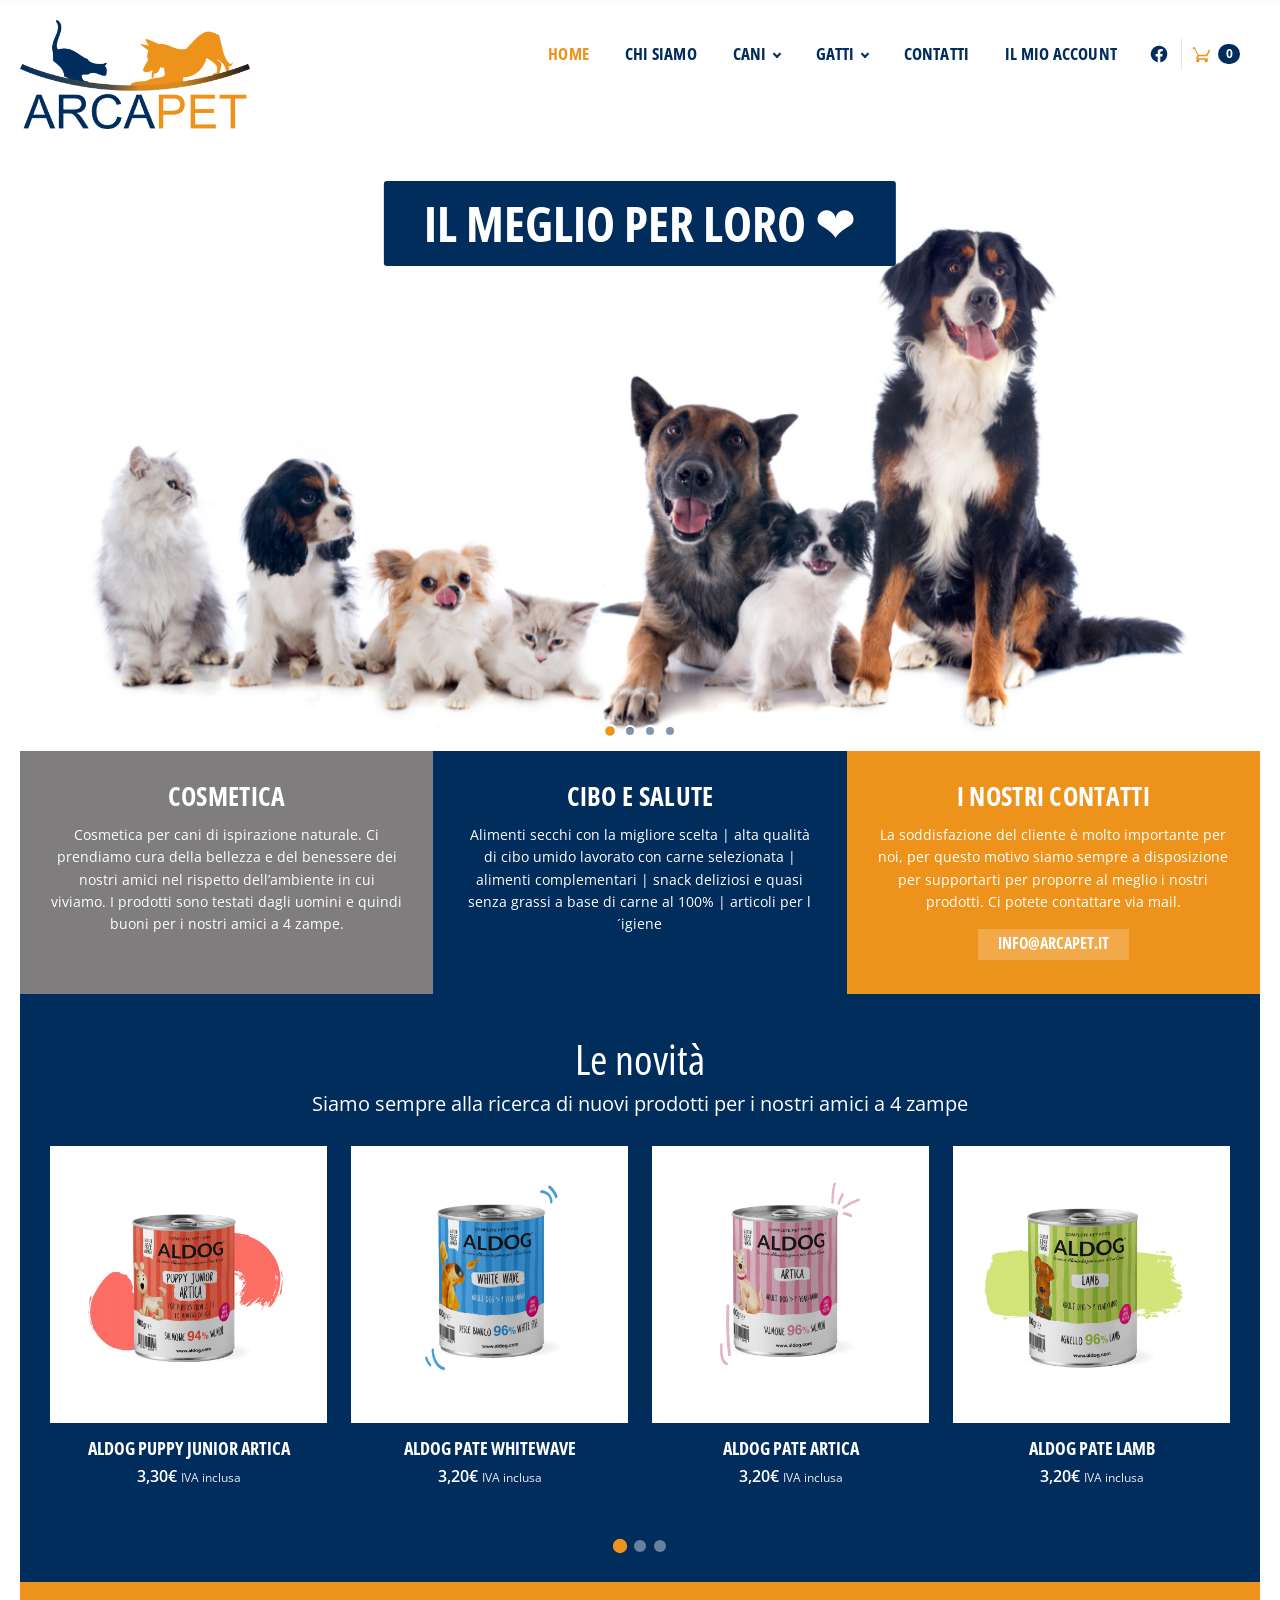
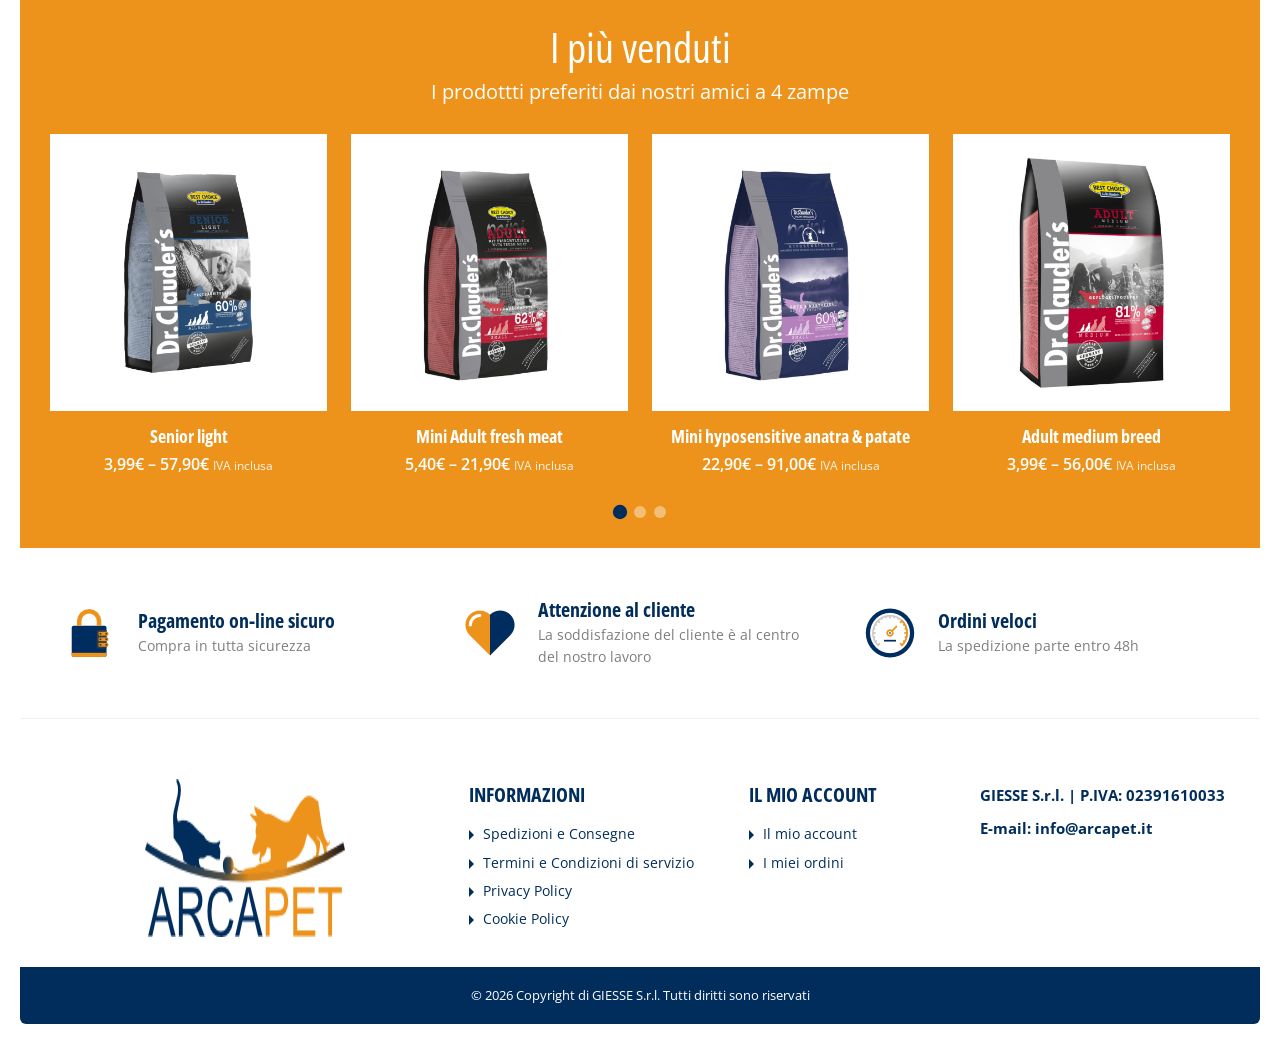
==== index.html @ 5e99ed4c "Replica fedele homepage arcapet.it (HTML/CSS/JS vanilla)" ====
<!DOCTYPE html>
<html lang="it">
<head>
  <meta charset="UTF-8">
  <meta name="viewport" content="width=device-width, initial-scale=1.0">
  <title>ArcaPet | Alimentazione, benessere e cosmetica per cani e gatti</title>
  <meta name="description" content="ArcaPet: cose buone per cani e gatti. Crocchette, umidi, BARF, snack, integratori e cosmetica naturale. Spedizione gratuita per ordini superiori a 50€.">
  <meta property="og:title" content="ArcaPet | Alimentazione, benessere e cosmetica per cani e gatti">
  <meta property="og:description" content="Cose buone per cani e gatti">
  <meta property="og:image" content="assets/img/logo-trasp-400.png">
  <meta name="theme-color" content="#002d5c">
  <link rel="icon" href="assets/img/favicon_cuore.png">

  <link rel="preconnect" href="https://fonts.googleapis.com">
  <link rel="preconnect" href="https://fonts.gstatic.com" crossorigin>
  <link href="https://fonts.googleapis.com/css2?family=Open+Sans:ital,wdth,wght@0,75..100,300..800;1,75..100,300..800&display=swap" rel="stylesheet">
  <link rel="stylesheet" href="assets/css/style.css">
</head>
<body>

  <!-- ============ STICKY MENU (appare allo scroll) ============ -->
  <div class="sticky-bar" id="sticky-bar" aria-hidden="true">
    <div class="container sticky-bar__inner">
      <a href="#" class="sticky-bar__logo"><img src="assets/img/logo-trasp-2.png" alt="ArcaPet" width="200" height="95"></a>
      <nav class="sticky-bar__nav" id="sticky-nav"></nav>
    </div>
  </div>

  <div class="page">

    <!-- ============ HEADER ============ -->
    <header class="site-header" id="site-header">
      <a href="#" class="site-logo" id="site-logo" title="ArcaPet">
        <img src="assets/img/logo-trasp-400.png" alt="ArcaPet logo" width="400" height="190">
      </a>

      <div class="header-box">
        <button class="menu-toggle" id="menu-toggle" aria-label="Apri menu" aria-expanded="false">
          <span></span><span></span><span></span>
          <em>Menu</em>
        </button>

        <nav class="main-nav" id="main-nav" aria-label="Menu principale">
          <ul class="main-nav__list">
            <li class="is-current"><a href="#">Home</a></li>
            <li><a href="https://www.arcapet.it/chi-siamo/">Chi siamo</a></li>
            <li class="has-sub">
              <a href="https://www.arcapet.it/categoria-prodotto/cani/">Cani</a>
              <button class="sub-toggle" aria-label="Apri sottomenu Cani"></button>
              <ul class="sub-menu">
                <li><a href="https://www.arcapet.it/categoria-prodotto/cani/crocchette/">Crocchette</a></li>
                <li><a href="https://www.arcapet.it/categoria-prodotto/cani/umidi/">Umidi</a></li>
                <li><a href="https://www.arcapet.it/categoria-prodotto/cani/integratori/">Integratori</a></li>
                <li><a href="https://www.arcapet.it/categoria-prodotto/cani/snack/">Snack</a></li>
                <li><a href="https://www.arcapet.it/categoria-prodotto/cani/igiene-pulizia-cani/">Igiene e pulizia</a></li>
              </ul>
            </li>
            <li class="has-sub">
              <a href="https://www.arcapet.it/categoria-prodotto/gatti/">Gatti</a>
              <button class="sub-toggle" aria-label="Apri sottomenu Gatti"></button>
              <ul class="sub-menu">
                <li><a href="https://www.arcapet.it/categoria-prodotto/gatti/crocchette-gatti/">Crocchette</a></li>
                <li><a href="https://www.arcapet.it/categoria-prodotto/gatti/umidi-gatti/">Umidi</a></li>
                <li><a href="https://www.arcapet.it/categoria-prodotto/gatti/integratori-it/">Integratori</a></li>
                <li><a href="https://www.arcapet.it/categoria-prodotto/gatti/snack-gatti/">Snack</a></li>
                <li><a href="https://www.arcapet.it/categoria-prodotto/gatti/igiene-e-pulizia/">Igiene e pulizia</a></li>
              </ul>
            </li>
            <li><a href="https://www.arcapet.it/contatti/">Contatti</a></li>
            <li><a href="https://www.arcapet.it/my-account/">Il mio account</a></li>
          </ul>
        </nav>

        <div class="header-tools">
          <a href="https://www.facebook.com/arcapet.it" target="_blank" rel="noopener" class="social-fb" aria-label="Facebook">
            <svg viewBox="0 0 24 24" width="20" height="20" aria-hidden="true"><path fill="currentColor" d="M22 12a10 10 0 1 0-11.56 9.88v-6.99H7.9V12h2.54V9.8c0-2.5 1.49-3.89 3.78-3.89 1.09 0 2.24.2 2.24.2v2.46h-1.26c-1.24 0-1.63.77-1.63 1.56V12h2.78l-.44 2.89h-2.34v6.99A10 10 0 0 0 22 12Z"/></svg>
          </a>
          <a href="https://www.arcapet.it/carrello/" class="cart-btn" id="cart-btn" aria-label="Carrello">
            <svg viewBox="0 0 24 24" width="20" height="20" aria-hidden="true"><path fill="currentColor" d="M7 18a2 2 0 1 0 0 4 2 2 0 0 0 0-4Zm10 0a2 2 0 1 0 0 4 2 2 0 0 0 0-4ZM7.2 14.8h9.9c.75 0 1.4-.41 1.75-1.03L22 7.5 20.25 6.5l-3.15 6.3H7.53L3.27 4H1v2h1.98l3.6 7.59-1.35 2.44C4.52 17.37 5.48 19 7 19h12v-2H7l1.1-2.2Z"/></svg>
            <span class="cart-count" id="cart-count">0</span>
          </a>
        </div>
      </div>
    </header>

    <!-- ============ SLIDER ============ -->
    <section class="hero-slider" id="hero-slider" aria-label="Slideshow">
      <div class="slides">
        <div class="slide is-active">
          <img src="assets/img/slide1.jpg" alt="Cani e gatti di diverse razze seduti insieme" width="1300" height="635">
          <div class="slide__caption slide__caption--top">
            <span class="cap-box">IL MEGLIO PER LORO ❤️</span>
          </div>
        </div>
        <div class="slide">
          <img src="assets/img/cibo-buono.jpg" alt="Basset hound e gatto con una ciotola di crocchette" width="1300" height="635" loading="lazy">
          <div class="slide__caption slide__caption--top">
            <span class="cap-box">IL CIBO PIU' BUONO 😋</span>
          </div>
        </div>
        <div class="slide">
          <img src="assets/img/ama-ama-2.jpg" alt="Due cuccioli e un gattino" width="1300" height="635" loading="lazy">
          <div class="slide__caption slide__caption--top">
            <span class="cap-box">AMA CHI TI AMA ❤️</span>
          </div>
        </div>
        <div class="slide">
          <img src="assets/img/pexels-arthousestudio-6017740-scaled.jpg" alt="Cane in attesa accanto ai pacchi consegnati" width="2560" height="1950" loading="lazy" class="slide__img--cover">
          <div class="slide__caption slide__caption--bottom-left">
            <span class="cap-tag">per ordini superiori a 50€</span>
            <span class="cap-box">SPEDIZIONE GRATUITA</span>
          </div>
        </div>
      </div>

      <button class="slider-arrow slider-arrow--prev" id="slider-prev" aria-label="Slide precedente">
        <svg viewBox="0 0 24 24" width="22" height="22"><path fill="currentColor" d="M15.4 7.4 14 6l-6 6 6 6 1.4-1.4L10.8 12z"/></svg>
      </button>
      <button class="slider-arrow slider-arrow--next" id="slider-next" aria-label="Slide successiva">
        <svg viewBox="0 0 24 24" width="22" height="22"><path fill="currentColor" d="M8.6 16.6 10 18l6-6-6-6-1.4 1.4 4.6 4.6z"/></svg>
      </button>
      <div class="slider-dots" id="slider-dots" role="tablist"></div>
    </section>

    <main id="main">

      <!-- ============ SERVIZI (3 box colorati) ============ -->
      <section class="services" aria-label="I nostri servizi">
        <article class="service service--grey">
          <h3>COSMETICA</h3>
          <p>Cosmetica per cani di ispirazione naturale. Ci prendiamo cura della bellezza e del benessere dei nostri amici nel rispetto dell’ambiente in cui viviamo. I prodotti sono testati dagli uomini e quindi buoni per i nostri amici a 4 zampe.</p>
        </article>
        <article class="service service--navy">
          <h3>CIBO E SALUTE</h3>
          <p>Alimenti secchi con la migliore scelta | alta qualità di cibo umido lavorato con carne selezionata | alimenti complementari | snack deliziosi e quasi senza grassi a base di carne al 100% | articoli per l´igiene</p>
        </article>
        <article class="service service--orange">
          <h3><a href="mailto:info@arcapet.it">I NOSTRI CONTATTI</a></h3>
          <p>La soddisfazione del cliente è molto importante per noi, per questo motivo siamo sempre a disposizione per supportarti per proporre al meglio i nostri prodotti. Ci potete contattare via mail.</p>
          <a href="mailto:info@arcapet.it" class="rm-button">info@arcapet.it</a>
        </article>
      </section>

      <!-- ============ LE NOVITÀ ============ -->
      <section class="products-band products-band--navy" id="novita">
        <header class="band-head">
          <h1>Le novità</h1>
          <h2>Siamo sempre alla ricerca di nuovi prodotti per i nostri amici a 4 zampe</h2>
        </header>

        <div class="carousel" data-carousel data-dots-color="orange">
          <div class="carousel__track">
            <article class="product">
              <a href="https://www.arcapet.it/prodotto/aldog-puppy-junior-artica/" class="product__thumb"><img src="assets/img/Screenshot-26.png" alt="ALDOG PUPPY JUNIOR ARTICA" loading="lazy"></a>
              <h3 class="product__title"><a href="https://www.arcapet.it/prodotto/aldog-puppy-junior-artica/">ALDOG PUPPY JUNIOR ARTICA</a></h3>
              <p class="product__price">3,30€ <small>IVA inclusa</small></p>
            </article>
            <article class="product">
              <a href="https://www.arcapet.it/prodotto/aldog-pate-whitewave/" class="product__thumb"><img src="assets/img/Screenshot-25.png" alt="ALDOG PATE WHITEWAVE" loading="lazy"></a>
              <h3 class="product__title"><a href="https://www.arcapet.it/prodotto/aldog-pate-whitewave/">ALDOG PATE WHITEWAVE</a></h3>
              <p class="product__price">3,20€ <small>IVA inclusa</small></p>
            </article>
            <article class="product">
              <a href="https://www.arcapet.it/prodotto/aldog-pate-artica/" class="product__thumb"><img src="assets/img/Screenshot-24.png" alt="ALDOG PATE ARTICA" loading="lazy"></a>
              <h3 class="product__title"><a href="https://www.arcapet.it/prodotto/aldog-pate-artica/">ALDOG PATE ARTICA</a></h3>
              <p class="product__price">3,20€ <small>IVA inclusa</small></p>
            </article>
            <article class="product">
              <a href="https://www.arcapet.it/prodotto/aldog-pate-lamb/" class="product__thumb"><img src="assets/img/Screenshot-23.png" alt="ALDOG PATE LAMB" loading="lazy"></a>
              <h3 class="product__title"><a href="https://www.arcapet.it/prodotto/aldog-pate-lamb/">ALDOG PATE LAMB</a></h3>
              <p class="product__price">3,20€ <small>IVA inclusa</small></p>
            </article>
            <article class="product">
              <a href="https://www.arcapet.it/prodotto/aldog-pate-puppy-junior-pork/" class="product__thumb"><img src="assets/img/Screenshot-22.png" alt="ALDOG PATE PUPPY JUNIOR PORK" loading="lazy"></a>
              <h3 class="product__title"><a href="https://www.arcapet.it/prodotto/aldog-pate-puppy-junior-pork/">ALDOG PATE PUPPY JUNIOR PORK</a></h3>
              <p class="product__price">3,30€ <small>IVA inclusa</small></p>
            </article>
            <article class="product">
              <a href="https://www.arcapet.it/prodotto/aldog-pate-beef/" class="product__thumb"><img src="assets/img/Screenshot-21.png" alt="ALDOG PATE BEEF" loading="lazy"></a>
              <h3 class="product__title"><a href="https://www.arcapet.it/prodotto/aldog-pate-beef/">ALDOG PATE BEEF</a></h3>
              <p class="product__price">3,20€ <small>IVA inclusa</small></p>
            </article>
            <article class="product">
              <a href="https://www.arcapet.it/prodotto/aldog-pate-pork/" class="product__thumb"><img src="assets/img/Screenshot-20.png" alt="ALDOG PATE PORK" loading="lazy"></a>
              <h3 class="product__title"><a href="https://www.arcapet.it/prodotto/aldog-pate-pork/">ALDOG PATE PORK</a></h3>
              <p class="product__price">3,20€ <small>IVA inclusa</small></p>
            </article>
            <article class="product">
              <a href="https://www.arcapet.it/prodotto/barf-menu-completo-trito-di-tacchino-con-mirtilli/" class="product__thumb"><img src="assets/img/pic-22500200-BARF-Putenschmankerl-200g-649x1024.jpg" alt="BARF MENU COMPLETO – Trito di Tacchino con Mirtilli" loading="lazy"></a>
              <h3 class="product__title"><a href="https://www.arcapet.it/prodotto/barf-menu-completo-trito-di-tacchino-con-mirtilli/">BARF MENU COMPLETO – Trito di Tacchino con Mirtilli</a></h3>
              <p class="product__price">2,70€ <small>IVA inclusa</small></p>
            </article>
            <article class="product">
              <a href="https://www.arcapet.it/prodotto/barf-menu-completo-trito-di-manzo-con-patate-dolci/" class="product__thumb"><img src="assets/img/pic-22501200-BARF-Rinderschmaus-200g-649x1024.jpg" alt="BARF MENU COMPLETO – Trito di Manzo con patate dolci" loading="lazy"></a>
              <h3 class="product__title"><a href="https://www.arcapet.it/prodotto/barf-menu-completo-trito-di-manzo-con-patate-dolci/">BARF MENU COMPLETO – Trito di Manzo con patate dolci</a></h3>
              <p class="product__price">2,70€ <small>IVA inclusa</small></p>
            </article>
            <article class="product">
              <a href="https://www.arcapet.it/prodotto/barf-menu-completo-trito-di-cervo-con-patate-dolci/" class="product__thumb"><img src="assets/img/pic-22502200-BARF-Wild-Schmortopf-200g-1024x1024.png" alt="BARF MENU COMPLETO – Trito di Cervo con patate dolci" loading="lazy"></a>
              <h3 class="product__title"><a href="https://www.arcapet.it/prodotto/barf-menu-completo-trito-di-cervo-con-patate-dolci/">BARF MENU COMPLETO – Trito di Cervo con patate dolci</a></h3>
              <p class="product__price">2,70€ <small>IVA inclusa</small></p>
            </article>
          </div>
          <div class="carousel__dots"></div>
        </div>
      </section>

      <!-- ============ I PIÙ VENDUTI ============ -->
      <section class="products-band products-band--orange" id="piu-venduti">
        <header class="band-head">
          <h2 class="band-title">I più venduti</h2>
          <p class="band-sub">I prodottti preferiti dai nostri amici a 4 zampe</p>
        </header>

        <div class="carousel" data-carousel data-dots-color="navy">
          <div class="carousel__track">
            <article class="product">
              <a href="https://www.arcapet.it/prodotto/senior/" class="product__thumb"><img src="assets/img/senior.jpg" alt="Senior light" loading="lazy"></a>
              <h3 class="product__title"><a href="https://www.arcapet.it/prodotto/senior/">Senior light</a></h3>
              <p class="product__price">3,99€ – 57,90€ <small>IVA inclusa</small></p>
            </article>
            <article class="product">
              <a href="https://www.arcapet.it/prodotto/mini-adult-con-carne-fresca/" class="product__thumb"><img src="assets/img/mini-adult-fresh-meat.jpg" alt="Mini Adult fresh meat" loading="lazy"></a>
              <h3 class="product__title"><a href="https://www.arcapet.it/prodotto/mini-adult-con-carne-fresca/">Mini Adult fresh meat</a></h3>
              <p class="product__price">5,40€ – 21,90€ <small>IVA inclusa</small></p>
            </article>
            <article class="product">
              <a href="https://www.arcapet.it/prodotto/mini-hyposensitive-anatra-patate/" class="product__thumb"><img src="assets/img/mini-hyposensitive-anatra-patate.jpg" alt="Mini hyposensitive anatra &amp; patate" loading="lazy"></a>
              <h3 class="product__title"><a href="https://www.arcapet.it/prodotto/mini-hyposensitive-anatra-patate/">Mini hyposensitive anatra &amp; patate</a></h3>
              <p class="product__price">22,90€ – 91,00€ <small>IVA inclusa</small></p>
            </article>
            <article class="product">
              <a href="https://www.arcapet.it/prodotto/adult-medium-breed/" class="product__thumb"><img src="assets/img/adult-medium-breed.jpg" alt="Adult medium breed" loading="lazy"></a>
              <h3 class="product__title"><a href="https://www.arcapet.it/prodotto/adult-medium-breed/">Adult medium breed</a></h3>
              <p class="product__price">3,99€ – 56,00€ <small>IVA inclusa</small></p>
            </article>
            <article class="product">
              <a href="https://www.arcapet.it/prodotto/adult-large-breed/" class="product__thumb"><img src="assets/img/adult-large-breed.jpg" alt="Adult large breed" loading="lazy"></a>
              <h3 class="product__title"><a href="https://www.arcapet.it/prodotto/adult-large-breed/">Adult large breed</a></h3>
              <p class="product__price">3,90€ – 57,90€ <small>IVA inclusa</small></p>
            </article>
            <article class="product">
              <a href="https://www.arcapet.it/prodotto/mini-junior-salmone-e-riso/" class="product__thumb"><img src="assets/img/IMG_2013-1.jpg" alt="Mini Junior Salmone e riso" loading="lazy"></a>
              <h3 class="product__title"><a href="https://www.arcapet.it/prodotto/mini-junior-salmone-e-riso/">Mini Junior Salmone e riso</a></h3>
              <p class="product__price">5,40€ – 21,70€ <small>IVA inclusa</small></p>
            </article>
            <article class="product">
              <a href="https://www.arcapet.it/prodotto/junior-agnello-riso/" class="product__thumb"><img src="assets/img/junior-agnello-riso.jpg" alt="Junior agnello &amp; riso" loading="lazy"></a>
              <h3 class="product__title"><a href="https://www.arcapet.it/prodotto/junior-agnello-riso/">Junior agnello &amp; riso</a></h3>
              <p class="product__price">5,15€ – 68,00€ <small>IVA inclusa</small></p>
            </article>
            <article class="product">
              <a href="https://www.arcapet.it/prodotto/adult-pesce-riso/" class="product__thumb"><img src="assets/img/adult-pesce-riso.jpg" alt="Adult pesce &amp; riso" loading="lazy"></a>
              <h3 class="product__title"><a href="https://www.arcapet.it/prodotto/adult-pesce-riso/">Adult pesce &amp; riso</a></h3>
              <p class="product__price">5,40€ – 65,00€ <small>IVA inclusa</small></p>
            </article>
            <article class="product">
              <a href="https://www.arcapet.it/prodotto/adult-salmone-riso/" class="product__thumb"><img src="assets/img/adult-salmone-riso.jpg" alt="Adult salmone &amp; riso" loading="lazy"></a>
              <h3 class="product__title"><a href="https://www.arcapet.it/prodotto/adult-salmone-riso/">Adult salmone &amp; riso</a></h3>
              <p class="product__price">4,90€ – 65,00€ <small>IVA inclusa</small></p>
            </article>
            <article class="product">
              <a href="https://www.arcapet.it/prodotto/adult-agnello-e-riso/" class="product__thumb"><img src="assets/img/adult-agnello-riso.jpg" alt="Adult agnello e riso" loading="lazy"></a>
              <h3 class="product__title"><a href="https://www.arcapet.it/prodotto/adult-agnello-e-riso/">Adult agnello e riso</a></h3>
              <p class="product__price">5,30€ – 68,90€ <small>IVA inclusa</small></p>
            </article>
          </div>
          <div class="carousel__dots"></div>
        </div>
      </section>

      <!-- ============ FACILITIES ============ -->
      <section class="facilities" aria-label="Perché sceglierci">
        <a href="https://www.arcapet.it/termini-e-condizioni-di-servizio/" class="facility">
          <img src="assets/img/sicurezza.jpg" alt="" width="60" height="60">
          <div>
            <h4>Pagamento on-line sicuro</h4>
            <p>Compra in tutta sicurezza</p>
          </div>
        </a>
        <a href="https://www.arcapet.it/contatti/" class="facility">
          <img src="assets/img/attenzione1.jpg" alt="" width="60" height="60">
          <div>
            <h4>Attenzione al cliente</h4>
            <p>La soddisfazione del cliente è al centro del nostro lavoro</p>
          </div>
        </a>
        <a href="https://www.arcapet.it/spedizioni-e-consegne/" class="facility">
          <img src="assets/img/velocita1.jpg" alt="" width="60" height="60">
          <div>
            <h4>Ordini veloci</h4>
            <p>La spedizione parte entro 48h</p>
          </div>
        </a>
      </section>
    </main>

    <!-- ============ FOOTER ============ -->
    <footer class="site-footer">
      <div class="footer-widgets">
        <div class="fw fw--logo">
          <img src="assets/img/logo-trasp-2.png" alt="Arca Pet" width="200" height="95">
        </div>
        <div class="fw">
          <h3>INFORMAZIONI</h3>
          <ul>
            <li><a href="https://www.arcapet.it/spedizioni-e-consegne/">Spedizioni e Consegne</a></li>
            <li><a href="https://www.arcapet.it/termini-e-condizioni-di-servizio/">Termini e Condizioni di servizio</a></li>
            <li><a href="https://www.iubenda.com/privacy-policy/77545257" target="_blank" rel="noopener">Privacy Policy</a></li>
            <li><a href="https://www.iubenda.com/privacy-policy/77545257" target="_blank" rel="noopener">Cookie Policy</a></li>
          </ul>
        </div>
        <div class="fw">
          <h3>IL MIO ACCOUNT</h3>
          <ul>
            <li><a href="https://www.arcapet.it/my-account/">Il mio account</a></li>
            <li><a href="https://www.arcapet.it/my-account/orders/">I miei ordini</a></li>
          </ul>
        </div>
        <div class="fw fw--company">
          <h5>GIESSE S.r.l. | P.IVA: 02391610033<br>E-mail: <a href="mailto:info@arcapet.it">info@arcapet.it</a></h5>
        </div>
      </div>
      <div class="footer-bottom">
        <p>© <span id="year">2024</span> Copyright di GIESSE S.r.l. Tutti diritti sono riservati</p>
      </div>
    </footer>

  </div><!-- /.page -->

  <button class="to-top" id="to-top" aria-label="Torna su">
    <svg viewBox="0 0 24 24" width="22" height="22"><path fill="currentColor" d="M7.4 15.4 6 14l6-6 6 6-1.4 1.4-4.6-4.6z"/></svg>
  </button>

  <script src="assets/js/main.js" defer></script>
</body>
</html>
---- assets/css/style.css ----
/* =========================================================
   ArcaPet — replica fedele del sito originale (v1)
   Palette e font presi dal tema originale:
   navy #002d5c · arancio #ed931b · grigio #7f7d7d
   Font: Open Sans / Open Sans Condensed
   ========================================================= */

:root {
  --navy: #002d5c;
  --navy-dark: #001f3f;
  --orange: #ed931b;
  --orange-dark: #d27f0f;
  --grey: #7f7d7d;
  --text: #001f3f;
  --white: #fff;

  --radius: 6px;
  --page-max: 1340px;
  --font: "Open Sans", system-ui, -apple-system, "Segoe UI", sans-serif;
  --ease: cubic-bezier(.22, .61, .36, 1);
  --shadow: 0 2px 5px rgba(0, 0, 0, .3);
}

*, *::before, *::after { box-sizing: border-box; }

html { scroll-behavior: smooth; }

body {
  margin: 0;
  font-family: var(--font);
  font-size: 15px;
  line-height: 1.6;
  color: var(--text);
  background: #fff;
  -webkit-font-smoothing: antialiased;
}

img { max-width: 100%; height: auto; display: block; }
a { color: inherit; text-decoration: none; transition: color .25s var(--ease); }
ul { margin: 0; padding: 0; list-style: none; }
h1, h2, h3, h4, h5 { margin: 0; }
button { font: inherit; cursor: pointer; }

/* Open Sans Condensed (asse width della variable font) */
.condensed,
h2, h3, h4,
.main-nav__list > li > a,
.cap-box, .rm-button {
  font-stretch: 75%;
  font-weight: 700;
}

/* ---------- Pagina "boxed" come layout-narrow ---------- */
.page {
  max-width: var(--page-max);
  margin: 0 auto 40px;
  padding: 20px 20px 0;
}

.container {
  max-width: var(--page-max);
  margin: 0 auto;
  padding: 0 20px;
}

/* =========================================================
   HEADER
   ========================================================= */
.site-header {
  position: relative;
  z-index: 500;
  display: flex;
  justify-content: space-between;
  align-items: flex-start;
  min-height: 110px;
  margin-bottom: 15px;
}

.site-logo { width: 20%; min-width: 170px; max-width: 230px; }
.site-logo img { width: 100%; }

.header-box {
  display: flex;
  align-items: center;
  gap: 6px;
  background: #fff;
  padding: 5px 10px;
  border-radius: 3px;
  margin-top: 5px;
}

.main-nav__list { display: flex; }
.main-nav__list > li { position: relative; }
.main-nav__list > li > a {
  display: block;
  padding: 10px 18px;
  color: var(--navy);
  text-transform: uppercase;
  font-size: 17px;
  letter-spacing: .2px;
}
.main-nav__list > li > a:hover,
.main-nav__list > li.is-current > a,
.main-nav__list > li:hover > a { color: var(--orange); }

/* indicatore dropdown */
.has-sub > a::after {
  content: "";
  display: inline-block;
  width: 6px; height: 6px;
  margin-left: 7px;
  border-right: 2px solid currentColor;
  border-bottom: 2px solid currentColor;
  transform: translateY(-3px) rotate(45deg);
}

.sub-menu {
  position: absolute;
  top: 100%;
  left: 0;
  width: 200px;
  padding: 0 5px;
  background: #fff;
  box-shadow: var(--shadow);
  border-radius: 0 0 5px 5px;
  opacity: 0;
  visibility: hidden;
  transform: translateY(8px);
  transition: opacity .25s var(--ease), transform .25s var(--ease), visibility .25s;
}
.has-sub:hover > .sub-menu,
.has-sub:focus-within > .sub-menu {
  opacity: 1; visibility: visible; transform: none;
}
.sub-menu a {
  display: block;
  padding: 6px 15px;
  color: var(--navy-dark);
  border-bottom: 1px dotted #eee;
  font-size: 14px;
}
.sub-menu li:last-child a { border-bottom: 0; }
.sub-menu a:hover { background: #eee; color: #000; }

.sub-toggle { display: none; }

.header-tools { display: flex; align-items: center; gap: 4px; }

.social-fb {
  display: grid; place-items: center;
  width: 36px; height: 36px;
  color: var(--navy);
}
.social-fb:hover { color: var(--orange); }

.cart-btn {
  position: relative;
  display: flex; align-items: center; gap: 6px;
  padding: 6px 10px;
  color: var(--orange);
  border-left: 1px solid rgba(0,0,0,.1);
}
.cart-count {
  min-width: 22px;
  padding: 1px 7px;
  font-size: 12px;
  font-weight: 700;
  line-height: 18px;
  text-align: center;
  color: #fff;
  background: var(--navy);
  border-radius: 15px;
}
.cart-btn.bump .cart-count { animation: bump .45s var(--ease); }
@keyframes bump { 50% { transform: scale(1.35); } }

/* hamburger (mobile) */
.menu-toggle {
  display: none;
  align-items: center;
  gap: 4px;
  flex-direction: column;
  padding: 8px;
  background: none;
  border: 0;
  color: var(--navy);
}
.menu-toggle span {
  display: block; width: 24px; height: 2px;
  background: currentColor; border-radius: 2px;
  transition: transform .3s var(--ease), opacity .3s;
}
.menu-toggle em {
  font-style: normal; font-size: 11px; font-weight: 700;
  text-transform: uppercase; font-stretch: 75%;
}
.menu-toggle[aria-expanded="true"] span:nth-child(1) { transform: translateY(6px) rotate(45deg); }
.menu-toggle[aria-expanded="true"] span:nth-child(2) { opacity: 0; }
.menu-toggle[aria-expanded="true"] span:nth-child(3) { transform: translateY(-6px) rotate(-45deg); }

/* ---------- Sticky menu ---------- */
.sticky-bar {
  position: fixed;
  inset: 0 0 auto 0;
  z-index: 900;
  background: rgba(255,255,255,.97);
  box-shadow: 0 2px 10px rgba(0,0,0,.12);
  transform: translateY(-110%);
  transition: transform .35s var(--ease);
}
.sticky-bar.is-visible { transform: none; }
.sticky-bar__inner {
  display: flex; align-items: center; justify-content: space-between;
  height: 64px;
}
.sticky-bar__logo img { height: 50px; width: auto; }
.sticky-bar__nav .main-nav__list > li > a { padding: 20px 16px; font-size: 16px; }

/* =========================================================
   SLIDER
   ========================================================= */
.hero-slider {
  position: relative;
  aspect-ratio: 1300 / 635;
  border-radius: var(--radius) var(--radius) 0 0;
  overflow: hidden;
  background: #fff;
}
.slides, .slide { position: absolute; inset: 0; }
.slide {
  opacity: 0;
  visibility: hidden;
  transition: opacity 1s var(--ease), visibility 1s;
}
.slide.is-active { opacity: 1; visibility: visible; z-index: 1; }
.slide > img {
  width: 100%; height: 100%;
  object-fit: cover;
  object-position: center top;
}
.slide.is-active > img { animation: kenburns 7s ease-out both; }
@keyframes kenburns { from { transform: scale(1.06); } to { transform: scale(1); } }
.slide__img--cover { object-position: center 40% !important; }

.slide__caption {
  position: absolute;
  display: flex;
  flex-direction: column;
  align-items: center;
  gap: 0;
}
.slide__caption--top {
  top: 6%;
  left: 50%;
  transform: translateX(-50%);
}
.slide__caption--bottom-left {
  left: 12%;
  bottom: 6%;
  align-items: flex-start;
}

.cap-box {
  display: inline-block;
  padding: 15px 40px;
  background: var(--navy);
  color: #fff;
  font-size: clamp(22px, 3.85vw, 50px);
  line-height: 1.1;
  text-align: center;
  white-space: nowrap;
  border-radius: 3px;
}
.cap-tag {
  display: inline-block;
  padding: 6px 18px;
  background: var(--orange);
  color: #fff;
  font-size: clamp(13px, 1.55vw, 20px);
  font-weight: 600;
  border-radius: 3px 3px 0 0;
}

/* animazione ingresso testi (come Revolution Slider: da sinistra) */
.slide .cap-box,
.slide .cap-tag { opacity: 0; transform: translateX(-50px); }
.slide.is-active .cap-box,
.slide.is-active .cap-tag {
  opacity: 1; transform: none;
  transition: opacity .9s var(--ease) .5s, transform .9s var(--ease) .5s;
}
.slide.is-active .cap-tag { transition-delay: .9s; }

.slider-arrow {
  position: absolute;
  top: 50%;
  z-index: 5;
  display: grid; place-items: center;
  width: 44px; height: 44px;
  margin-top: -22px;
  color: #fff;
  background: rgba(0, 45, 92, .55);
  border: 0;
  border-radius: 50%;
  opacity: 0;
  transition: opacity .3s, background .3s;
}
.hero-slider:hover .slider-arrow { opacity: 1; }
.slider-arrow:hover { background: var(--orange); }
.slider-arrow--prev { left: 18px; }
.slider-arrow--next { right: 18px; }

.slider-dots {
  position: absolute;
  bottom: 14px; left: 50%;
  z-index: 5;
  display: flex; gap: 8px;
  transform: translateX(-50%);
}
.slider-dots button {
  width: 12px; height: 12px;
  padding: 0;
  border: 2px solid #fff;
  border-radius: 50%;
  background: rgba(0,45,92,.5);
  transition: background .3s, transform .3s;
}
.slider-dots button[aria-selected="true"] { background: var(--orange); transform: scale(1.2); }

/* =========================================================
   SERVIZI (3 box)
   ========================================================= */
.services {
  display: grid;
  grid-template-columns: repeat(3, 1fr);
  position: relative;
  z-index: 2;
  padding-bottom: 40px;
}
.service {
  padding: 30px 30px 34px;
  color: #fff;
  text-align: center;
}
.service--grey { background: var(--grey); }
.service--navy { background: var(--navy); }
.service--orange { background: var(--orange); }
.service h3 {
  font-size: 26px;
  line-height: 1.2;
  margin-bottom: 12px;
  letter-spacing: .3px;
}
.service p {
  margin: 0;
  font-size: 14px;
  line-height: 1.6;
}
.rm-button {
  display: inline-block;
  margin-top: 16px;
  padding: 2px 20px 3px;
  background: rgba(255,255,255,.2);
  text-transform: uppercase;
  font-size: 16px;
  transition: background .3s;
}
.rm-button:hover { background: rgba(255,255,255,.35); }

/* =========================================================
   FASCE PRODOTTI (navy / arancio)
   ========================================================= */
.products-band {
  padding: 40px 30px 30px;
  color: #fff;
}
.products-band--navy { background: var(--navy); margin-top: -40px; }
.products-band--orange { background: var(--orange); }

.band-head { text-align: center; margin-bottom: 28px; }
.band-head h1,
.band-head .band-title {
  font-size: clamp(30px, 3.4vw, 42px);
  font-weight: 400;
  font-stretch: 75%;
  line-height: 1.2;
  margin-bottom: 6px;
}
.band-head h2,
.band-head .band-sub {
  margin: 0;
  font-size: clamp(16px, 1.6vw, 20px);
  font-weight: 400;
  font-stretch: 100%;
  line-height: 1.4;
}

/* ---------- Carosello prodotti ---------- */
.carousel { position: relative; }
.carousel__track {
  --per-view: 4;
  --gap: 24px;
  display: grid;
  grid-auto-flow: column;
  grid-auto-columns: calc((100% - (var(--per-view) - 1) * var(--gap)) / var(--per-view));
  gap: var(--gap);
  overflow-x: auto;
  scroll-snap-type: x mandatory;
  scroll-behavior: smooth;
  scrollbar-width: none;
  padding-bottom: 6px;
}
.carousel__track::-webkit-scrollbar { display: none; }

.product {
  scroll-snap-align: start;
  text-align: center;
}
.product__thumb {
  display: block;
  aspect-ratio: 1 / 1;
  padding: 14px;
  background: #fff;
  overflow: hidden;
}
.product__thumb img {
  width: 100%; height: 100%;
  object-fit: contain;
  transition: transform .5s var(--ease);
}
.product:hover .product__thumb img { transform: scale(1.06); }

.product__title {
  margin: 14px 0 4px;
  font-size: 18px;
  line-height: 1.25;
  font-stretch: 75%;
}
.product__title a { color: #fff; }
.product__title a:hover { opacity: .8; }
.product__price {
  margin: 0;
  font-size: 16px;
  font-weight: 600;
  color: #fff;
}
.product__price small { font-size: 12px; font-weight: 400; opacity: .9; }

.carousel__dots {
  display: flex; justify-content: center; gap: 8px;
  margin-top: 22px;
}
.carousel__dots button {
  width: 12px; height: 12px;
  padding: 0; border: 0;
  border-radius: 50%;
  background: rgba(255,255,255,.4);
  transition: background .3s, transform .3s;
}
.carousel[data-dots-color="orange"] .carousel__dots button[aria-selected="true"] { background: var(--orange); transform: scale(1.2); }
.carousel[data-dots-color="navy"] .carousel__dots button[aria-selected="true"] { background: var(--navy); transform: scale(1.2); }

/* =========================================================
   FACILITIES
   ========================================================= */
.facilities {
  display: grid;
  grid-template-columns: repeat(3, 1fr);
  gap: 20px;
  padding: 40px 30px;
  background: #fff;
}
.facility {
  display: flex;
  align-items: center;
  gap: 18px;
  padding: 10px;
  border-radius: var(--radius);
  transition: background .3s;
}
.facility:hover { background: #f4f6f9; }
.facility img {
  flex: 0 0 60px;
  border-radius: 50%;
  transition: transform .4s var(--ease);
}
.facility:hover img { transform: rotate(-8deg) scale(1.08); }
.facility h4 {
  font-size: 20px;
  color: var(--navy);
  line-height: 1.2;
}
.facility p { margin: 2px 0 0; font-size: 14px; color: var(--grey); }

/* =========================================================
   FOOTER
   ========================================================= */
.site-footer {
  border-top: 1px solid #eef0f3;
  border-radius: 0 0 var(--radius) var(--radius);
  overflow: hidden;
  color: var(--navy);
}
.footer-widgets {
  display: grid;
  grid-template-columns: 33% 1fr 17% 1fr;
  gap: 30px;
  padding: 60px 30px 30px;
}
.fw--logo { display: flex; justify-content: center; }
.fw--logo img { width: 200px; }
.fw h3 {
  font-size: 20px;
  margin-bottom: 12px;
  color: var(--navy);
}
.fw li {
  position: relative;
  padding-left: 14px;
  margin-bottom: 6px;
  font-size: 14px;
}
.fw li::before {
  content: "";
  position: absolute; top: 7px; left: 0;
  border-style: solid;
  border-width: 5px 0 5px 5px;
  border-color: transparent transparent transparent var(--navy);
  transition: border-color .25s;
}
.fw li:hover::before { border-left-color: var(--orange); }
.fw a:hover { color: var(--orange); }
.fw--company h5 {
  font-size: 15px;
  font-weight: 700;
  line-height: 33px;
  color: var(--navy);
}

.footer-bottom {
  background: var(--navy);
  color: #fff;
  text-align: center;
  padding: 18px 20px;
  font-size: 13px;
}
.footer-bottom p { margin: 0; }

/* ---------- Torna su ---------- */
.to-top {
  position: fixed;
  right: 20px; bottom: 20px;
  z-index: 800;
  display: grid; place-items: center;
  width: 46px; height: 46px;
  color: #fff;
  background: var(--orange);
  border: 0;
  border-radius: 50%;
  box-shadow: 0 4px 14px rgba(0,0,0,.2);
  opacity: 0;
  transform: translateY(20px);
  pointer-events: none;
  transition: opacity .3s, transform .3s var(--ease), background .3s;
}
.to-top.is-visible { opacity: 1; transform: none; pointer-events: auto; }
.to-top:hover { background: var(--navy); }

/* ---------- Reveal on scroll ---------- */
.reveal { opacity: 0; transform: translateY(24px); transition: opacity .8s var(--ease), transform .8s var(--ease); }
.reveal.is-in { opacity: 1; transform: none; }

/* =========================================================
   RESPONSIVE
   ========================================================= */
@media (max-width: 1100px) {
  .main-nav__list > li > a { padding: 10px 12px; font-size: 16px; }
  .carousel__track { --per-view: 3; }
}

@media (max-width: 900px) {
  .page { padding: 10px 10px 0; }
  .site-header { flex-direction: column; align-items: center; min-height: 0; }
  .site-logo { width: 200px; margin: 0 auto 10px; }

  .header-box {
    position: relative;
    width: 100%;
    justify-content: space-between;
    box-shadow: 0 1px 6px rgba(0,0,0,.08);
  }
  .menu-toggle { display: flex; }

  .main-nav {
    position: absolute;
    top: 100%; left: 0; right: 0;
    background: #fff;
    box-shadow: var(--shadow);
    border-radius: 0 0 6px 6px;
    max-height: 0;
    overflow: hidden;
    transition: max-height .4s var(--ease);
  }
  .main-nav.is-open { max-height: 80vh; overflow-y: auto; }
  .main-nav__list { flex-direction: column; padding: 6px 0; }
  .main-nav__list > li { border-bottom: 1px dotted #eee; }
  .main-nav__list > li > a { padding: 12px 20px; }
  .has-sub > a::after { display: none; }

  .sub-toggle {
    display: block;
    position: absolute; top: 4px; right: 10px;
    width: 40px; height: 40px;
    background: none; border: 0;
  }
  .sub-toggle::before {
    content: "";
    position: absolute; top: 14px; left: 16px;
    width: 8px; height: 8px;
    border-right: 2px solid var(--navy);
    border-bottom: 2px solid var(--navy);
    transform: rotate(45deg);
    transition: transform .3s;
  }
  .has-sub.is-open .sub-toggle::before { transform: translateY(4px) rotate(-135deg); }

  .sub-menu {
    position: static;
    width: auto;
    box-shadow: none;
    opacity: 1; visibility: visible; transform: none;
    max-height: 0; overflow: hidden;
    padding: 0 0 0 20px;
    transition: max-height .35s var(--ease);
  }
  .has-sub:hover > .sub-menu { max-height: 0; }
  .has-sub.is-open > .sub-menu { max-height: 400px; }

  .sticky-bar { display: none; }

  .services { grid-template-columns: 1fr; padding-bottom: 0; }
  .products-band--navy { margin-top: 0; }
  .carousel__track { --per-view: 2; --gap: 16px; }

  .facilities { grid-template-columns: 1fr; padding: 30px 20px; }

  .footer-widgets { grid-template-columns: 1fr 1fr; padding: 40px 20px 20px; }
  .fw--logo { grid-column: 1 / -1; }
  .fw--company { grid-column: 1 / -1; text-align: center; }

  .slider-arrow { opacity: 1; width: 36px; height: 36px; margin-top: -18px; }
}

@media (max-width: 600px) {
  .hero-slider { aspect-ratio: 4 / 3; }
  .slide__caption--top { top: 5%; }
  .slide__caption--bottom-left { left: 50%; bottom: 14%; transform: translateX(-50%); align-items: center; }
  .cap-box { padding: 10px 18px; }
  .products-band { padding: 30px 16px 24px; }
  .carousel__track { --per-view: 1.6; }
  .footer-widgets { grid-template-columns: 1fr; text-align: center; }
  .fw li { padding-left: 0; }
  .fw li::before { display: none; }
}

@media (prefers-reduced-motion: reduce) {
  *, *::before, *::after { animation: none !important; transition: none !important; scroll-behavior: auto !important; }
}
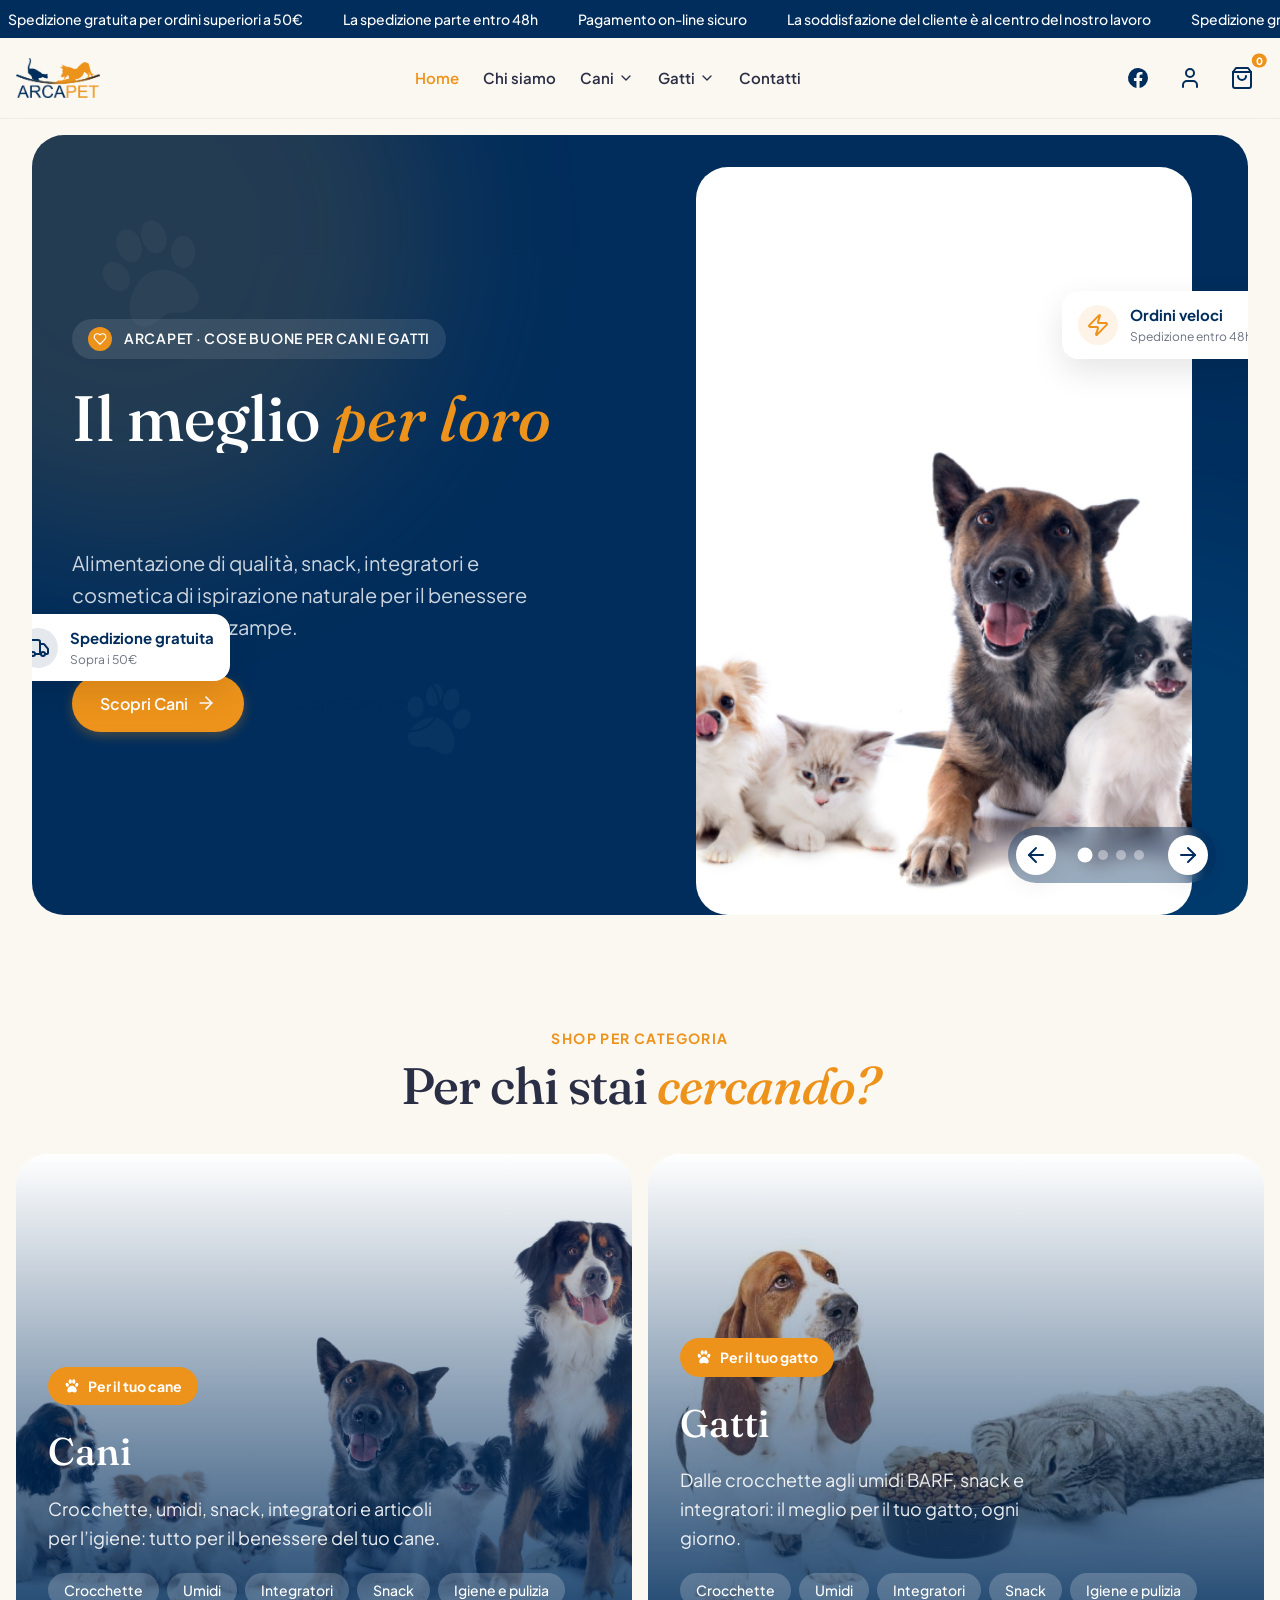
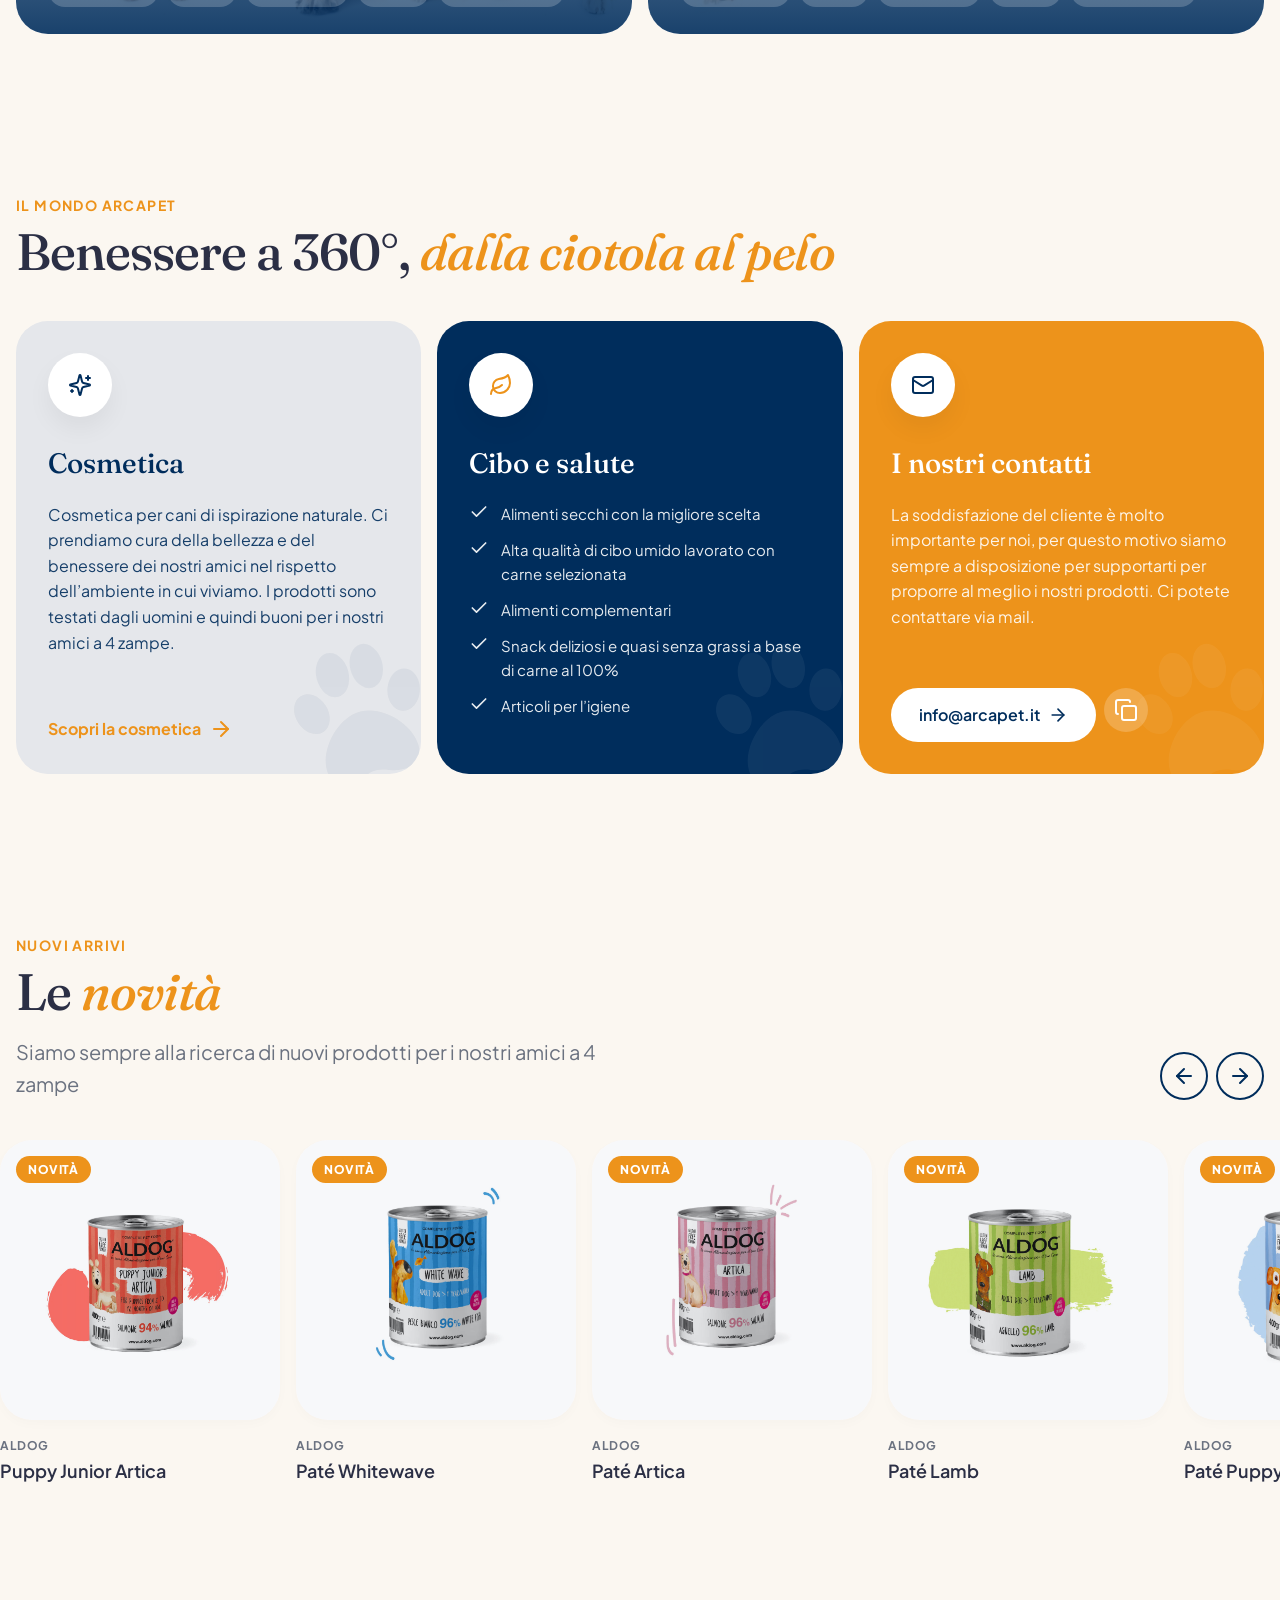
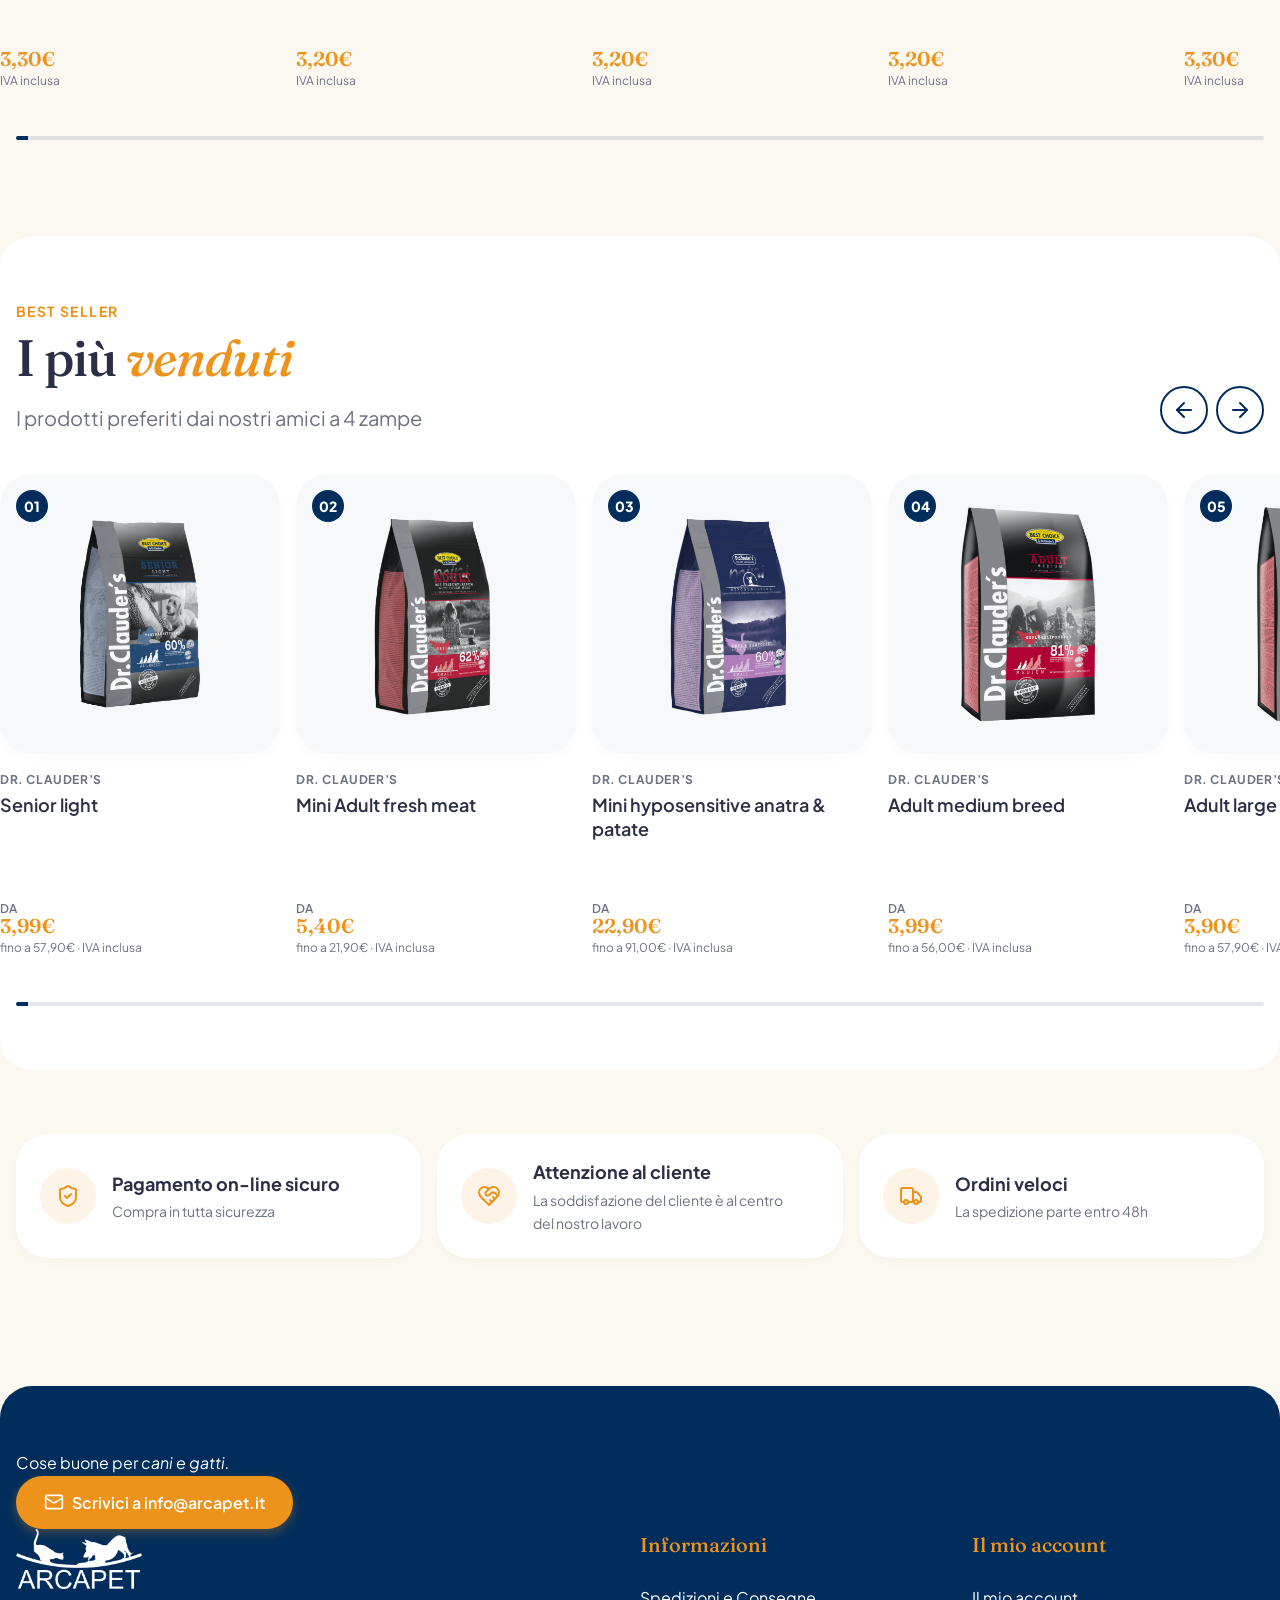
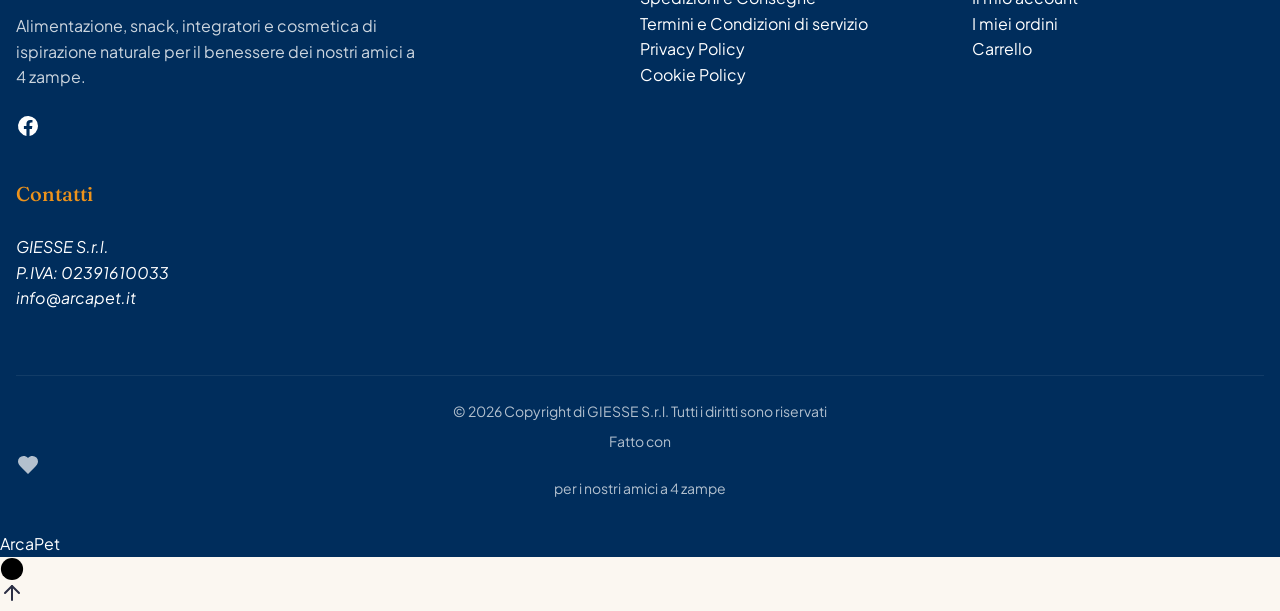
==== commit 004805cb: "Complete modern styling and JS rewrite" ====
--- a/index.html
+++ b/index.html
@@ -4,305 +4,613 @@
   <meta charset="UTF-8">
   <meta name="viewport" content="width=device-width, initial-scale=1.0">
   <title>ArcaPet | Alimentazione, benessere e cosmetica per cani e gatti</title>
-  <meta name="description" content="ArcaPet: cose buone per cani e gatti. Crocchette, umidi, BARF, snack, integratori e cosmetica naturale. Spedizione gratuita per ordini superiori a 50€.">
-  <meta property="og:title" content="ArcaPet | Alimentazione, benessere e cosmetica per cani e gatti">
-  <meta property="og:description" content="Cose buone per cani e gatti">
-  <meta property="og:image" content="assets/img/logo-trasp-400.png">
-  <meta name="theme-color" content="#002d5c">
+  <meta name="description" content="ArcaPet: cose buone per cani e gatti. Crocchette, umidi, BARF, snack, integratori e cosmetica naturale. Spedizione gratuita per ordini superiori a 50€, spedizione entro 48h.">
+  <meta property="og:type" content="website">
+  <meta property="og:title" content="ArcaPet | Cose buone per cani e gatti">
+  <meta property="og:description" content="Alimentazione di qualità, snack, integratori e cosmetica naturale per i tuoi amici a 4 zampe.">
+  <meta property="og:image" content="assets/img/slide1.jpg">
+  <meta name="theme-color" content="#fbf7f1">
   <link rel="icon" href="assets/img/favicon_cuore.png">
 
   <link rel="preconnect" href="https://fonts.googleapis.com">
   <link rel="preconnect" href="https://fonts.gstatic.com" crossorigin>
-  <link href="https://fonts.googleapis.com/css2?family=Open+Sans:ital,wdth,wght@0,75..100,300..800;1,75..100,300..800&display=swap" rel="stylesheet">
+  <link href="https://fonts.googleapis.com/css2?family=Fraunces:ital,opsz,wght,SOFT@0,9..144,400..700,0..100;1,9..144,400..700,0..100&family=Plus+Jakarta+Sans:wght@400..800&display=swap" rel="stylesheet">
+  <link rel="preload" as="image" href="assets/img/slide1.jpg">
   <link rel="stylesheet" href="assets/css/style.css">
+  <script>document.documentElement.classList.add('js')</script>
+
+  <script type="application/ld+json">
+  {
+    "@context": "https://schema.org",
+    "@type": "Organization",
+    "name": "ArcaPet",
+    "legalName": "GIESSE S.r.l.",
+    "url": "https://www.arcapet.it/",
+    "logo": "https://www.arcapet.it/wp-content/uploads/2020/04/logo-trasp-400.png",
+    "email": "info@arcapet.it",
+    "vatID": "02391610033",
+    "sameAs": ["https://www.facebook.com/arcapet.it"]
+  }
+  </script>
 </head>
 <body>
 
-  <!-- ============ STICKY MENU (appare allo scroll) ============ -->
-  <div class="sticky-bar" id="sticky-bar" aria-hidden="true">
-    <div class="container sticky-bar__inner">
-      <a href="#" class="sticky-bar__logo"><img src="assets/img/logo-trasp-2.png" alt="ArcaPet" width="200" height="95"></a>
-      <nav class="sticky-bar__nav" id="sticky-nav"></nav>
+  <!-- ============ ICON SPRITE ============ -->
+  <svg width="0" height="0" style="position:absolute" aria-hidden="true">
+    <symbol id="i-arrow" viewBox="0 0 24 24"><path d="M5 12h14"/><path d="m12 5 7 7-7 7"/></symbol>
+    <symbol id="i-arrow-l" viewBox="0 0 24 24"><path d="M19 12H5"/><path d="m12 19-7-7 7-7"/></symbol>
+    <symbol id="i-arrow-up" viewBox="0 0 24 24"><path d="m5 12 7-7 7 7"/><path d="M12 19V5"/></symbol>
+    <symbol id="i-chev" viewBox="0 0 24 24"><path d="m6 9 6 6 6-6"/></symbol>
+    <symbol id="i-user" viewBox="0 0 24 24"><path d="M19 21v-2a4 4 0 0 0-4-4H9a4 4 0 0 0-4 4v2"/><circle cx="12" cy="7" r="4"/></symbol>
+    <symbol id="i-bag" viewBox="0 0 24 24"><path d="M6 2 3 6v14a2 2 0 0 0 2 2h14a2 2 0 0 0 2-2V6l-3-4Z"/><path d="M3 6h18"/><path d="M16 10a4 4 0 0 1-8 0"/></symbol>
+    <symbol id="i-truck" viewBox="0 0 24 24"><path d="M14 18V6a2 2 0 0 0-2-2H4a2 2 0 0 0-2 2v11a1 1 0 0 0 1 1h2"/><path d="M15 18H9"/><path d="M19 18h2a1 1 0 0 0 1-1v-3.65a1 1 0 0 0-.22-.62l-3.48-4.35A1 1 0 0 0 17.52 8H14"/><circle cx="17" cy="18" r="2"/><circle cx="7" cy="18" r="2"/></symbol>
+    <symbol id="i-lock" viewBox="0 0 24 24"><rect width="18" height="11" x="3" y="11" rx="2"/><path d="M7 11V7a5 5 0 0 1 10 0v4"/></symbol>
+    <symbol id="i-shield" viewBox="0 0 24 24"><path d="M20 13c0 5-3.5 7.5-7.66 8.95a1 1 0 0 1-.67-.01C7.5 20.5 4 18 4 13V6a1 1 0 0 1 1-1c2 0 4.5-1.2 6.24-2.72a1.17 1.17 0 0 1 1.52 0C14.51 3.81 17 5 19 5a1 1 0 0 1 1 1z"/><path d="m9 12 2 2 4-4"/></symbol>
+    <symbol id="i-heart" viewBox="0 0 24 24"><path d="M19 14c1.49-1.46 3-3.21 3-5.5A5.5 5.5 0 0 0 16.5 3c-1.76 0-3 .5-4.5 2-1.5-1.5-2.74-2-4.5-2A5.5 5.5 0 0 0 2 8.5c0 2.3 1.5 4.05 3 5.5l7 7Z"/></symbol>
+    <symbol id="i-care" viewBox="0 0 24 24"><path d="M19 14c1.49-1.46 3-3.21 3-5.5A5.5 5.5 0 0 0 16.5 3c-1.76 0-3 .5-4.5 2-1.5-1.5-2.74-2-4.5-2A5.5 5.5 0 0 0 2 8.5c0 2.3 1.5 4.05 3 5.5l7 7Z"/><path d="M12 5 9.04 7.96a2.17 2.17 0 0 0 0 3.08c.82.82 2.13.85 3 .07l2.07-1.9a2.82 2.82 0 0 1 3.79 0l2.96 2.66"/><path d="m18 15-2-2"/><path d="m15 18-2-2"/></symbol>
+    <symbol id="i-zap" viewBox="0 0 24 24"><path d="M4 14a1 1 0 0 1-.78-1.63l9.9-10.2a.5.5 0 0 1 .86.46l-1.92 6.02A1 1 0 0 0 13 10h7a1 1 0 0 1 .78 1.63l-9.9 10.2a.5.5 0 0 1-.86-.46l1.92-6.02A1 1 0 0 0 11 14z"/></symbol>
+    <symbol id="i-sparkles" viewBox="0 0 24 24"><path d="M9.94 15.5A2 2 0 0 0 8.5 14.06l-6.14-1.58a.5.5 0 0 1 0-.96L8.5 9.94A2 2 0 0 0 9.94 8.5l1.58-6.14a.5.5 0 0 1 .96 0l1.58 6.14a2 2 0 0 0 1.44 1.44l6.14 1.58a.5.5 0 0 1 0 .96l-6.14 1.58a2 2 0 0 0-1.44 1.44l-1.58 6.14a.5.5 0 0 1-.96 0z"/><path d="M20 3v4"/><path d="M22 5h-4"/><path d="M4 17v2"/><path d="M5 18H3"/></symbol>
+    <symbol id="i-leaf" viewBox="0 0 24 24"><path d="M11 20A7 7 0 0 1 9.8 6.1C15.5 5 17 4.48 19 2c1 2 2 4.18 2 8 0 5.5-4.78 10-10 10Z"/><path d="M2 21c0-3 1.85-5.36 5.08-6C9.5 14.52 12 13 13 12"/></symbol>
+    <symbol id="i-mail" viewBox="0 0 24 24"><rect width="20" height="16" x="2" y="4" rx="2"/><path d="m22 7-8.97 5.7a1.94 1.94 0 0 1-2.06 0L2 7"/></symbol>
+    <symbol id="i-copy" viewBox="0 0 24 24"><rect width="14" height="14" x="8" y="8" rx="2"/><path d="M4 16c-1.1 0-2-.9-2-2V4c0-1.1.9-2 2-2h10c1.1 0 2 .9 2 2"/></symbol>
+    <symbol id="i-check" viewBox="0 0 24 24"><path d="M20 6 9 17l-5-5"/></symbol>
+    <symbol id="i-close" viewBox="0 0 24 24"><path d="M18 6 6 18"/><path d="m6 6 12 12"/></symbol>
+    <symbol id="i-fb" viewBox="0 0 24 24"><path d="M22 12a10 10 0 1 0-11.56 9.88v-6.99H7.9V12h2.54V9.8c0-2.5 1.49-3.89 3.78-3.89 1.09 0 2.24.2 2.24.2v2.46h-1.26c-1.24 0-1.63.77-1.63 1.56V12h2.78l-.44 2.89h-2.34v6.99A10 10 0 0 0 22 12Z"/></symbol>
+    <symbol id="i-paw" viewBox="0 0 64 64"><ellipse cx="13" cy="27" rx="6.5" ry="8.5" transform="rotate(-18 13 27)"/><ellipse cx="25" cy="14" rx="6.5" ry="9"/><ellipse cx="39" cy="14" rx="6.5" ry="9"/><ellipse cx="51" cy="27" rx="6.5" ry="8.5" transform="rotate(18 51 27)"/><path d="M32 31c-9.5 0-19 10.5-19 19 0 6 5 8.5 10.5 7.5 3.2-.6 5.3-2.2 8.5-2.2s5.3 1.6 8.5 2.2C46 58.5 51 56 51 50c0-8.5-9.5-19-19-19Z"/></symbol>
+  </svg>
+
+  <a class="skip-link" href="#main">Vai al contenuto</a>
+
+  <!-- ============ ANNOUNCEMENT BAR ============ -->
+  <div class="announce" role="region" aria-label="Informazioni sul servizio">
+    <div class="announce__track">
+      <ul class="announce__list">
+        <li><svg class="ico"><use href="#i-truck"/></svg>Spedizione gratuita per ordini superiori a 50€</li>
+        <li><svg class="ico"><use href="#i-zap"/></svg>La spedizione parte entro 48h</li>
+        <li><svg class="ico"><use href="#i-lock"/></svg>Pagamento on-line sicuro</li>
+        <li><svg class="ico"><use href="#i-heart"/></svg>La soddisfazione del cliente è al centro del nostro lavoro</li>
+        <li><svg class="ico"><use href="#i-truck"/></svg>Spedizione gratuita per ordini superiori a 50€</li>
+        <li><svg class="ico"><use href="#i-zap"/></svg>La spedizione parte entro 48h</li>
+        <li><svg class="ico"><use href="#i-lock"/></svg>Pagamento on-line sicuro</li>
+        <li><svg class="ico"><use href="#i-heart"/></svg>La soddisfazione del cliente è al centro del nostro lavoro</li>
+      </ul>
+      <ul class="announce__list" aria-hidden="true">
+        <li><svg class="ico"><use href="#i-truck"/></svg>Spedizione gratuita per ordini superiori a 50€</li>
+        <li><svg class="ico"><use href="#i-zap"/></svg>La spedizione parte entro 48h</li>
+        <li><svg class="ico"><use href="#i-lock"/></svg>Pagamento on-line sicuro</li>
+        <li><svg class="ico"><use href="#i-heart"/></svg>La soddisfazione del cliente è al centro del nostro lavoro</li>
+        <li><svg class="ico"><use href="#i-truck"/></svg>Spedizione gratuita per ordini superiori a 50€</li>
+        <li><svg class="ico"><use href="#i-zap"/></svg>La spedizione parte entro 48h</li>
+        <li><svg class="ico"><use href="#i-lock"/></svg>Pagamento on-line sicuro</li>
+        <li><svg class="ico"><use href="#i-heart"/></svg>La soddisfazione del cliente è al centro del nostro lavoro</li>
+      </ul>
     </div>
   </div>
 
-  <div class="page">
-
-    <!-- ============ HEADER ============ -->
-    <header class="site-header" id="site-header">
-      <a href="#" class="site-logo" id="site-logo" title="ArcaPet">
-        <img src="assets/img/logo-trasp-400.png" alt="ArcaPet logo" width="400" height="190">
+  <!-- ============ HEADER ============ -->
+  <header class="header" id="header">
+    <div class="container header__inner">
+      <a href="/" class="header__logo" aria-label="ArcaPet — Home">
+        <img src="assets/img/logo-trasp-400.png" alt="ArcaPet" width="400" height="190">
       </a>
 
-      <div class="header-box">
-        <button class="menu-toggle" id="menu-toggle" aria-label="Apri menu" aria-expanded="false">
-          <span></span><span></span><span></span>
-          <em>Menu</em>
-        </button>
-
-        <nav class="main-nav" id="main-nav" aria-label="Menu principale">
-          <ul class="main-nav__list">
-            <li class="is-current"><a href="#">Home</a></li>
-            <li><a href="https://www.arcapet.it/chi-siamo/">Chi siamo</a></li>
-            <li class="has-sub">
-              <a href="https://www.arcapet.it/categoria-prodotto/cani/">Cani</a>
-              <button class="sub-toggle" aria-label="Apri sottomenu Cani"></button>
-              <ul class="sub-menu">
+      <nav class="menu" aria-label="Menu principale">
+        <ul class="menu__list">
+          <li><a class="menu__link is-active" href="/" aria-current="page">Home</a></li>
+          <li><a class="menu__link" href="https://www.arcapet.it/chi-siamo/">Chi siamo</a></li>
+          <li class="menu__item">
+            <a class="menu__link" href="https://www.arcapet.it/categoria-prodotto/cani/" aria-haspopup="true">Cani <svg class="ico"><use href="#i-chev"/></svg></a>
+            <div class="drop">
+              <div class="drop__inner">
+                <ul class="drop__list">
+                  <li><a href="https://www.arcapet.it/categoria-prodotto/cani/crocchette/">Crocchette <svg class="ico"><use href="#i-arrow"/></svg></a></li>
+                  <li><a href="https://www.arcapet.it/categoria-prodotto/cani/umidi/">Umidi <svg class="ico"><use href="#i-arrow"/></svg></a></li>
+                  <li><a href="https://www.arcapet.it/categoria-prodotto/cani/integratori/">Integratori <svg class="ico"><use href="#i-arrow"/></svg></a></li>
+                  <li><a href="https://www.arcapet.it/categoria-prodotto/cani/snack/">Snack <svg class="ico"><use href="#i-arrow"/></svg></a></li>
+                  <li><a href="https://www.arcapet.it/categoria-prodotto/cani/igiene-pulizia-cani/">Igiene e pulizia <svg class="ico"><use href="#i-arrow"/></svg></a></li>
+                </ul>
+                <a class="drop__feature drop__feature--dog" href="https://www.arcapet.it/categoria-prodotto/cani/">
+                  <svg class="drop__paw"><use href="#i-paw"/></svg>
+                  <span>Tutto per il tuo cane</span>
+                  <strong>Scopri il mondo Cani</strong>
+                </a>
+              </div>
+            </div>
+          </li>
+          <li class="menu__item">
+            <a class="menu__link" href="https://www.arcapet.it/categoria-prodotto/gatti/" aria-haspopup="true">Gatti <svg class="ico"><use href="#i-chev"/></svg></a>
+            <div class="drop">
+              <div class="drop__inner">
+                <ul class="drop__list">
+                  <li><a href="https://www.arcapet.it/categoria-prodotto/gatti/crocchette-gatti/">Crocchette <svg class="ico"><use href="#i-arrow"/></svg></a></li>
+                  <li><a href="https://www.arcapet.it/categoria-prodotto/gatti/umidi-gatti/">Umidi <svg class="ico"><use href="#i-arrow"/></svg></a></li>
+                  <li><a href="https://www.arcapet.it/categoria-prodotto/gatti/integratori-it/">Integratori <svg class="ico"><use href="#i-arrow"/></svg></a></li>
+                  <li><a href="https://www.arcapet.it/categoria-prodotto/gatti/snack-gatti/">Snack <svg class="ico"><use href="#i-arrow"/></svg></a></li>
+                  <li><a href="https://www.arcapet.it/categoria-prodotto/gatti/igiene-e-pulizia/">Igiene e pulizia <svg class="ico"><use href="#i-arrow"/></svg></a></li>
+                </ul>
+                <a class="drop__feature drop__feature--cat" href="https://www.arcapet.it/categoria-prodotto/gatti/">
+                  <svg class="drop__paw"><use href="#i-paw"/></svg>
+                  <span>Tutto per il tuo gatto</span>
+                  <strong>Scopri il mondo Gatti</strong>
+                </a>
+              </div>
+            </div>
+          </li>
+          <li><a class="menu__link" href="https://www.arcapet.it/contatti/">Contatti</a></li>
+        </ul>
+      </nav>
+
+      <div class="header__actions">
+        <a href="https://www.facebook.com/arcapet.it" target="_blank" rel="noopener" class="icon-btn icon-btn--fb" aria-label="ArcaPet su Facebook"><svg class="ico ico--fill"><use href="#i-fb"/></svg></a>
+        <a href="https://www.arcapet.it/my-account/" class="icon-btn" aria-label="Il mio account"><svg class="ico"><use href="#i-user"/></svg></a>
+        <a href="https://www.arcapet.it/carrello/" class="icon-btn icon-btn--cart" aria-label="Carrello">
+          <svg class="ico"><use href="#i-bag"/></svg>
+          <span class="cart-count" id="cart-count">0</span>
+        </a>
+        <button class="burger" id="burger" aria-label="Apri menu" aria-expanded="false" aria-controls="drawer"><span></span><span></span></button>
+      </div>
+    </div>
+  </header>
+
+  <!-- ============ MOBILE DRAWER ============ -->
+  <div class="drawer" id="drawer" aria-hidden="true">
+    <div class="drawer__backdrop" data-close></div>
+    <aside class="drawer__panel" role="dialog" aria-modal="true" aria-label="Menu">
+      <div class="drawer__head">
+        <img src="assets/img/logo-trasp-400.png" alt="ArcaPet" width="400" height="190">
+        <button class="icon-btn icon-btn--soft" data-close aria-label="Chiudi menu"><svg class="ico"><use href="#i-close"/></svg></button>
+      </div>
+      <nav class="drawer__nav" aria-label="Menu mobile">
+        <a href="/" style="--i:0" aria-current="page">Home</a>
+        <a href="https://www.arcapet.it/chi-siamo/" style="--i:1">Chi siamo</a>
+        <details style="--i:2">
+          <summary>Cani <svg class="ico"><use href="#i-chev"/></svg></summary>
+          <ul>
+            <li><a href="https://www.arcapet.it/categoria-prodotto/cani/">Tutti i prodotti</a></li>
+            <li><a href="https://www.arcapet.it/categoria-prodotto/cani/crocchette/">Crocchette</a></li>
+            <li><a href="https://www.arcapet.it/categoria-prodotto/cani/umidi/">Umidi</a></li>
+            <li><a href="https://www.arcapet.it/categoria-prodotto/cani/integratori/">Integratori</a></li>
+            <li><a href="https://www.arcapet.it/categoria-prodotto/cani/snack/">Snack</a></li>
+            <li><a href="https://www.arcapet.it/categoria-prodotto/cani/igiene-pulizia-cani/">Igiene e pulizia</a></li>
+          </ul>
+        </details>
+        <details style="--i:3">
+          <summary>Gatti <svg class="ico"><use href="#i-chev"/></svg></summary>
+          <ul>
+            <li><a href="https://www.arcapet.it/categoria-prodotto/gatti/">Tutti i prodotti</a></li>
+            <li><a href="https://www.arcapet.it/categoria-prodotto/gatti/crocchette-gatti/">Crocchette</a></li>
+            <li><a href="https://www.arcapet.it/categoria-prodotto/gatti/umidi-gatti/">Umidi</a></li>
+            <li><a href="https://www.arcapet.it/categoria-prodotto/gatti/integratori-it/">Integratori</a></li>
+            <li><a href="https://www.arcapet.it/categoria-prodotto/gatti/snack-gatti/">Snack</a></li>
+            <li><a href="https://www.arcapet.it/categoria-prodotto/gatti/igiene-e-pulizia/">Igiene e pulizia</a></li>
+          </ul>
+        </details>
+        <a href="https://www.arcapet.it/contatti/" style="--i:4">Contatti</a>
+        <a href="https://www.arcapet.it/my-account/" style="--i:5">Il mio account</a>
+      </nav>
+      <div class="drawer__foot">
+        <a href="mailto:info@arcapet.it" class="btn btn--primary btn--block"><svg class="ico"><use href="#i-mail"/></svg>info@arcapet.it</a>
+        <a href="https://www.facebook.com/arcapet.it" target="_blank" rel="noopener" class="btn btn--ghost btn--block"><svg class="ico ico--fill"><use href="#i-fb"/></svg>Seguici su Facebook</a>
+      </div>
+    </aside>
+  </div>
+
+  <main id="main">
+
+    <!-- ============ HERO ============ -->
+    <section class="hero" aria-label="In evidenza">
+      <div class="container">
+        <div class="hero__card" id="hero" data-slide="0">
+          <span class="hero__glow hero__glow--a" aria-hidden="true"></span>
+          <span class="hero__glow hero__glow--b" aria-hidden="true"></span>
+          <svg class="hero__paw hero__paw--1" aria-hidden="true"><use href="#i-paw"/></svg>
+          <svg class="hero__paw hero__paw--2" aria-hidden="true"><use href="#i-paw"/></svg>
+          <svg class="hero__paw hero__paw--3" aria-hidden="true"><use href="#i-paw"/></svg>
+
+          <div class="hero__content">
+            <h1 class="eyebrow">
+              <span class="eyebrow__dot"><svg class="ico"><use href="#i-heart"/></svg></span>
+              ArcaPet · Cose buone per cani e gatti
+            </h1>
+
+            <div class="hero__titles" aria-live="polite">
+              <p class="hero__title"><span class="w" style="--i:0"><span>Il</span></span> <span class="w" style="--i:1"><span>meglio</span></span> <em class="w" style="--i:2"><span>per</span></em> <em class="w" style="--i:3"><span>loro</span></em></p>
+              <p class="hero__title"><span class="w" style="--i:0"><span>Il</span></span> <span class="w" style="--i:1"><span>cibo</span></span> <em class="w" style="--i:2"><span>più</span></em> <em class="w" style="--i:3"><span>buono</span></em></p>
+              <p class="hero__title"><span class="w" style="--i:0"><span>Ama</span></span> <span class="w" style="--i:1"><span>chi</span></span> <em class="w" style="--i:2"><span>ti</span></em> <em class="w" style="--i:3"><span>ama</span></em></p>
+              <p class="hero__title"><span class="w" style="--i:0"><span>Spedizione</span></span> <em class="w" style="--i:1"><span>gratuita</span></em></p>
+            </div>
+
+            <p class="hero__lead">Alimentazione di qualità, snack, integratori e cosmetica di ispirazione naturale per il benessere dei tuoi amici a 4 zampe.</p>
+
+            <div class="hero__cta">
+              <a href="https://www.arcapet.it/categoria-prodotto/cani/" class="btn btn--primary">Scopri Cani <svg class="ico"><use href="#i-arrow"/></svg></a>
+              <a href="https://www.arcapet.it/categoria-prodotto/gatti/" class="btn btn--ghost">Scopri Gatti <svg class="ico"><use href="#i-arrow"/></svg></a>
+            </div>
+          </div>
+
+          <div class="hero__stage" id="hero-stage">
+            <svg class="hero__arc" viewBox="0 0 1000 100" preserveAspectRatio="none" aria-hidden="true">
+              <defs>
+                <linearGradient id="arcGrad" x1="0" x2="1" y1="0" y2="0">
+                  <stop offset="0" stop-color="#002d5c"/>
+                  <stop offset=".5" stop-color="#2b2f45"/>
+                  <stop offset="1" stop-color="#ed931b"/>
+                </linearGradient>
+              </defs>
+              <path d="M6 18 Q500 150 994 18" pathLength="1"/>
+            </svg>
+
+            <div class="slides">
+              <figure class="slide is-active">
+                <img src="assets/img/slide1.jpg" alt="Cani e gatti di diverse razze seduti insieme" width="1300" height="635" fetchpriority="high">
+              </figure>
+              <figure class="slide">
+                <img src="assets/img/cibo-buono.jpg" alt="Basset hound e gatto con una ciotola di crocchette" width="1300" height="635" loading="lazy">
+              </figure>
+              <figure class="slide">
+                <img src="assets/img/ama-ama-2.jpg" alt="Due cuccioli e un gattino" width="1300" height="635" loading="lazy">
+              </figure>
+              <figure class="slide slide--photo">
+                <img src="assets/img/pexels-arthousestudio-6017740-scaled.jpg" alt="Cane in attesa accanto ai pacchi consegnati" width="2560" height="1950" loading="lazy">
+                <figcaption class="slide__badge"><svg class="ico"><use href="#i-truck"/></svg>per ordini superiori a 50€</figcaption>
+              </figure>
+            </div>
+          </div>
+
+          <div class="hero__chip hero__chip--1" aria-hidden="true">
+            <span class="hero__chip-ico"><svg class="ico"><use href="#i-zap"/></svg></span>
+            <span><strong>Ordini veloci</strong><small>Spedizione entro 48h</small></span>
+          </div>
+          <div class="hero__chip hero__chip--2" aria-hidden="true">
+            <span class="hero__chip-ico hero__chip-ico--navy"><svg class="ico"><use href="#i-truck"/></svg></span>
+            <span><strong>Spedizione gratuita</strong><small>Sopra i 50€</small></span>
+          </div>
+
+          <div class="hero__controls">
+            <button class="round-btn" id="hero-prev" aria-label="Slide precedente"><svg class="ico"><use href="#i-arrow-l"/></svg></button>
+            <div class="hero__dots" id="hero-dots" role="tablist" aria-label="Seleziona slide"></div>
+            <button class="round-btn" id="hero-next" aria-label="Slide successiva"><svg class="ico"><use href="#i-arrow"/></svg></button>
+          </div>
+        </div>
+      </div>
+    </section>
+
+    <!-- ============ CATEGORIE ============ -->
+    <section class="section cats" aria-labelledby="cats-title">
+      <div class="container">
+        <header class="section-head section-head--center" data-reveal>
+          <p class="kicker">Shop per categoria</p>
+          <h2 class="h2" id="cats-title">Per chi stai <em>cercando?</em></h2>
+        </header>
+
+        <div class="cats__grid" data-stagger>
+          <article class="cat cat--dog">
+            <div class="cat__content">
+              <span class="cat__tag"><svg class="ico ico--fill"><use href="#i-paw"/></svg>Per il tuo cane</span>
+              <h3 class="cat__title"><a href="https://www.arcapet.it/categoria-prodotto/cani/">Cani</a></h3>
+              <p>Crocchette, umidi, snack, integratori e articoli per l’igiene: tutto per il benessere del tuo cane.</p>
+              <ul class="cat__chips">
                 <li><a href="https://www.arcapet.it/categoria-prodotto/cani/crocchette/">Crocchette</a></li>
                 <li><a href="https://www.arcapet.it/categoria-prodotto/cani/umidi/">Umidi</a></li>
                 <li><a href="https://www.arcapet.it/categoria-prodotto/cani/integratori/">Integratori</a></li>
                 <li><a href="https://www.arcapet.it/categoria-prodotto/cani/snack/">Snack</a></li>
                 <li><a href="https://www.arcapet.it/categoria-prodotto/cani/igiene-pulizia-cani/">Igiene e pulizia</a></li>
               </ul>
-            </li>
-            <li class="has-sub">
-              <a href="https://www.arcapet.it/categoria-prodotto/gatti/">Gatti</a>
-              <button class="sub-toggle" aria-label="Apri sottomenu Gatti"></button>
-              <ul class="sub-menu">
+            </div>
+            <span class="cat__go" aria-hidden="true"><svg class="ico"><use href="#i-arrow"/></svg></span>
+            <div class="cat__media" aria-hidden="true"><img src="assets/img/slide1.jpg" alt="" width="1300" height="635" loading="lazy"></div>
+          </article>
+
+          <article class="cat cat--cat">
+            <div class="cat__content">
+              <span class="cat__tag"><svg class="ico ico--fill"><use href="#i-paw"/></svg>Per il tuo gatto</span>
+              <h3 class="cat__title"><a href="https://www.arcapet.it/categoria-prodotto/gatti/">Gatti</a></h3>
+              <p>Dalle crocchette agli umidi BARF, snack e integratori: il meglio per il tuo gatto, ogni giorno.</p>
+              <ul class="cat__chips">
                 <li><a href="https://www.arcapet.it/categoria-prodotto/gatti/crocchette-gatti/">Crocchette</a></li>
                 <li><a href="https://www.arcapet.it/categoria-prodotto/gatti/umidi-gatti/">Umidi</a></li>
                 <li><a href="https://www.arcapet.it/categoria-prodotto/gatti/integratori-it/">Integratori</a></li>
                 <li><a href="https://www.arcapet.it/categoria-prodotto/gatti/snack-gatti/">Snack</a></li>
                 <li><a href="https://www.arcapet.it/categoria-prodotto/gatti/igiene-e-pulizia/">Igiene e pulizia</a></li>
               </ul>
-            </li>
-            <li><a href="https://www.arcapet.it/contatti/">Contatti</a></li>
-            <li><a href="https://www.arcapet.it/my-account/">Il mio account</a></li>
-          </ul>
-        </nav>
-
-        <div class="header-tools">
-          <a href="https://www.facebook.com/arcapet.it" target="_blank" rel="noopener" class="social-fb" aria-label="Facebook">
-            <svg viewBox="0 0 24 24" width="20" height="20" aria-hidden="true"><path fill="currentColor" d="M22 12a10 10 0 1 0-11.56 9.88v-6.99H7.9V12h2.54V9.8c0-2.5 1.49-3.89 3.78-3.89 1.09 0 2.24.2 2.24.2v2.46h-1.26c-1.24 0-1.63.77-1.63 1.56V12h2.78l-.44 2.89h-2.34v6.99A10 10 0 0 0 22 12Z"/></svg>
-          </a>
-          <a href="https://www.arcapet.it/carrello/" class="cart-btn" id="cart-btn" aria-label="Carrello">
-            <svg viewBox="0 0 24 24" width="20" height="20" aria-hidden="true"><path fill="currentColor" d="M7 18a2 2 0 1 0 0 4 2 2 0 0 0 0-4Zm10 0a2 2 0 1 0 0 4 2 2 0 0 0 0-4ZM7.2 14.8h9.9c.75 0 1.4-.41 1.75-1.03L22 7.5 20.25 6.5l-3.15 6.3H7.53L3.27 4H1v2h1.98l3.6 7.59-1.35 2.44C4.52 17.37 5.48 19 7 19h12v-2H7l1.1-2.2Z"/></svg>
-            <span class="cart-count" id="cart-count">0</span>
-          </a>
-        </div>
-      </div>
-    </header>
-
-    <!-- ============ SLIDER ============ -->
-    <section class="hero-slider" id="hero-slider" aria-label="Slideshow">
-      <div class="slides">
-        <div class="slide is-active">
-          <img src="assets/img/slide1.jpg" alt="Cani e gatti di diverse razze seduti insieme" width="1300" height="635">
-          <div class="slide__caption slide__caption--top">
-            <span class="cap-box">IL MEGLIO PER LORO ❤️</span>
-          </div>
-        </div>
-        <div class="slide">
-          <img src="assets/img/cibo-buono.jpg" alt="Basset hound e gatto con una ciotola di crocchette" width="1300" height="635" loading="lazy">
-          <div class="slide__caption slide__caption--top">
-            <span class="cap-box">IL CIBO PIU' BUONO 😋</span>
-          </div>
-        </div>
-        <div class="slide">
-          <img src="assets/img/ama-ama-2.jpg" alt="Due cuccioli e un gattino" width="1300" height="635" loading="lazy">
-          <div class="slide__caption slide__caption--top">
-            <span class="cap-box">AMA CHI TI AMA ❤️</span>
-          </div>
-        </div>
-        <div class="slide">
-          <img src="assets/img/pexels-arthousestudio-6017740-scaled.jpg" alt="Cane in attesa accanto ai pacchi consegnati" width="2560" height="1950" loading="lazy" class="slide__img--cover">
-          <div class="slide__caption slide__caption--bottom-left">
-            <span class="cap-tag">per ordini superiori a 50€</span>
-            <span class="cap-box">SPEDIZIONE GRATUITA</span>
-          </div>
-        </div>
-      </div>
-
-      <button class="slider-arrow slider-arrow--prev" id="slider-prev" aria-label="Slide precedente">
-        <svg viewBox="0 0 24 24" width="22" height="22"><path fill="currentColor" d="M15.4 7.4 14 6l-6 6 6 6 1.4-1.4L10.8 12z"/></svg>
-      </button>
-      <button class="slider-arrow slider-arrow--next" id="slider-next" aria-label="Slide successiva">
-        <svg viewBox="0 0 24 24" width="22" height="22"><path fill="currentColor" d="M8.6 16.6 10 18l6-6-6-6-1.4 1.4 4.6 4.6z"/></svg>
-      </button>
-      <div class="slider-dots" id="slider-dots" role="tablist"></div>
+            </div>
+            <span class="cat__go" aria-hidden="true"><svg class="ico"><use href="#i-arrow"/></svg></span>
+            <div class="cat__media" aria-hidden="true"><img src="assets/img/cibo-buono.jpg" alt="" width="1300" height="635" loading="lazy"></div>
+          </article>
+        </div>
+      </div>
     </section>
 
-    <main id="main">
-
-      <!-- ============ SERVIZI (3 box colorati) ============ -->
-      <section class="services" aria-label="I nostri servizi">
-        <article class="service service--grey">
-          <h3>COSMETICA</h3>
-          <p>Cosmetica per cani di ispirazione naturale. Ci prendiamo cura della bellezza e del benessere dei nostri amici nel rispetto dell’ambiente in cui viviamo. I prodotti sono testati dagli uomini e quindi buoni per i nostri amici a 4 zampe.</p>
-        </article>
-        <article class="service service--navy">
-          <h3>CIBO E SALUTE</h3>
-          <p>Alimenti secchi con la migliore scelta | alta qualità di cibo umido lavorato con carne selezionata | alimenti complementari | snack deliziosi e quasi senza grassi a base di carne al 100% | articoli per l´igiene</p>
-        </article>
-        <article class="service service--orange">
-          <h3><a href="mailto:info@arcapet.it">I NOSTRI CONTATTI</a></h3>
-          <p>La soddisfazione del cliente è molto importante per noi, per questo motivo siamo sempre a disposizione per supportarti per proporre al meglio i nostri prodotti. Ci potete contattare via mail.</p>
-          <a href="mailto:info@arcapet.it" class="rm-button">info@arcapet.it</a>
-        </article>
-      </section>
-
-      <!-- ============ LE NOVITÀ ============ -->
-      <section class="products-band products-band--navy" id="novita">
-        <header class="band-head">
-          <h1>Le novità</h1>
-          <h2>Siamo sempre alla ricerca di nuovi prodotti per i nostri amici a 4 zampe</h2>
+    <!-- ============ SERVIZI ============ -->
+    <section class="section section--tight services" aria-labelledby="services-title">
+      <div class="container">
+        <header class="section-head" data-reveal>
+          <p class="kicker">Il mondo ArcaPet</p>
+          <h2 class="h2" id="services-title">Benessere a 360°, <em>dalla ciotola al pelo</em></h2>
         </header>
 
-        <div class="carousel" data-carousel data-dots-color="orange">
-          <div class="carousel__track">
-            <article class="product">
-              <a href="https://www.arcapet.it/prodotto/aldog-puppy-junior-artica/" class="product__thumb"><img src="assets/img/Screenshot-26.png" alt="ALDOG PUPPY JUNIOR ARTICA" loading="lazy"></a>
-              <h3 class="product__title"><a href="https://www.arcapet.it/prodotto/aldog-puppy-junior-artica/">ALDOG PUPPY JUNIOR ARTICA</a></h3>
-              <p class="product__price">3,30€ <small>IVA inclusa</small></p>
-            </article>
-            <article class="product">
-              <a href="https://www.arcapet.it/prodotto/aldog-pate-whitewave/" class="product__thumb"><img src="assets/img/Screenshot-25.png" alt="ALDOG PATE WHITEWAVE" loading="lazy"></a>
-              <h3 class="product__title"><a href="https://www.arcapet.it/prodotto/aldog-pate-whitewave/">ALDOG PATE WHITEWAVE</a></h3>
-              <p class="product__price">3,20€ <small>IVA inclusa</small></p>
-            </article>
-            <article class="product">
-              <a href="https://www.arcapet.it/prodotto/aldog-pate-artica/" class="product__thumb"><img src="assets/img/Screenshot-24.png" alt="ALDOG PATE ARTICA" loading="lazy"></a>
-              <h3 class="product__title"><a href="https://www.arcapet.it/prodotto/aldog-pate-artica/">ALDOG PATE ARTICA</a></h3>
-              <p class="product__price">3,20€ <small>IVA inclusa</small></p>
-            </article>
-            <article class="product">
-              <a href="https://www.arcapet.it/prodotto/aldog-pate-lamb/" class="product__thumb"><img src="assets/img/Screenshot-23.png" alt="ALDOG PATE LAMB" loading="lazy"></a>
-              <h3 class="product__title"><a href="https://www.arcapet.it/prodotto/aldog-pate-lamb/">ALDOG PATE LAMB</a></h3>
-              <p class="product__price">3,20€ <small>IVA inclusa</small></p>
-            </article>
-            <article class="product">
-              <a href="https://www.arcapet.it/prodotto/aldog-pate-puppy-junior-pork/" class="product__thumb"><img src="assets/img/Screenshot-22.png" alt="ALDOG PATE PUPPY JUNIOR PORK" loading="lazy"></a>
-              <h3 class="product__title"><a href="https://www.arcapet.it/prodotto/aldog-pate-puppy-junior-pork/">ALDOG PATE PUPPY JUNIOR PORK</a></h3>
-              <p class="product__price">3,30€ <small>IVA inclusa</small></p>
-            </article>
-            <article class="product">
-              <a href="https://www.arcapet.it/prodotto/aldog-pate-beef/" class="product__thumb"><img src="assets/img/Screenshot-21.png" alt="ALDOG PATE BEEF" loading="lazy"></a>
-              <h3 class="product__title"><a href="https://www.arcapet.it/prodotto/aldog-pate-beef/">ALDOG PATE BEEF</a></h3>
-              <p class="product__price">3,20€ <small>IVA inclusa</small></p>
-            </article>
-            <article class="product">
-              <a href="https://www.arcapet.it/prodotto/aldog-pate-pork/" class="product__thumb"><img src="assets/img/Screenshot-20.png" alt="ALDOG PATE PORK" loading="lazy"></a>
-              <h3 class="product__title"><a href="https://www.arcapet.it/prodotto/aldog-pate-pork/">ALDOG PATE PORK</a></h3>
-              <p class="product__price">3,20€ <small>IVA inclusa</small></p>
-            </article>
-            <article class="product">
-              <a href="https://www.arcapet.it/prodotto/barf-menu-completo-trito-di-tacchino-con-mirtilli/" class="product__thumb"><img src="assets/img/pic-22500200-BARF-Putenschmankerl-200g-649x1024.jpg" alt="BARF MENU COMPLETO – Trito di Tacchino con Mirtilli" loading="lazy"></a>
-              <h3 class="product__title"><a href="https://www.arcapet.it/prodotto/barf-menu-completo-trito-di-tacchino-con-mirtilli/">BARF MENU COMPLETO – Trito di Tacchino con Mirtilli</a></h3>
-              <p class="product__price">2,70€ <small>IVA inclusa</small></p>
-            </article>
-            <article class="product">
-              <a href="https://www.arcapet.it/prodotto/barf-menu-completo-trito-di-manzo-con-patate-dolci/" class="product__thumb"><img src="assets/img/pic-22501200-BARF-Rinderschmaus-200g-649x1024.jpg" alt="BARF MENU COMPLETO – Trito di Manzo con patate dolci" loading="lazy"></a>
-              <h3 class="product__title"><a href="https://www.arcapet.it/prodotto/barf-menu-completo-trito-di-manzo-con-patate-dolci/">BARF MENU COMPLETO – Trito di Manzo con patate dolci</a></h3>
-              <p class="product__price">2,70€ <small>IVA inclusa</small></p>
-            </article>
-            <article class="product">
-              <a href="https://www.arcapet.it/prodotto/barf-menu-completo-trito-di-cervo-con-patate-dolci/" class="product__thumb"><img src="assets/img/pic-22502200-BARF-Wild-Schmortopf-200g-1024x1024.png" alt="BARF MENU COMPLETO – Trito di Cervo con patate dolci" loading="lazy"></a>
-              <h3 class="product__title"><a href="https://www.arcapet.it/prodotto/barf-menu-completo-trito-di-cervo-con-patate-dolci/">BARF MENU COMPLETO – Trito di Cervo con patate dolci</a></h3>
-              <p class="product__price">2,70€ <small>IVA inclusa</small></p>
-            </article>
-          </div>
-          <div class="carousel__dots"></div>
-        </div>
-      </section>
-
-      <!-- ============ I PIÙ VENDUTI ============ -->
-      <section class="products-band products-band--orange" id="piu-venduti">
-        <header class="band-head">
-          <h2 class="band-title">I più venduti</h2>
-          <p class="band-sub">I prodottti preferiti dai nostri amici a 4 zampe</p>
+        <div class="services__grid" data-stagger>
+          <article class="svc svc--stone">
+            <span class="svc__icon"><svg class="ico"><use href="#i-sparkles"/></svg></span>
+            <h3>Cosmetica</h3>
+            <p>Cosmetica per cani di ispirazione naturale. Ci prendiamo cura della bellezza e del benessere dei nostri amici nel rispetto dell’ambiente in cui viviamo. I prodotti sono testati dagli uomini e quindi buoni per i nostri amici a 4 zampe.</p>
+            <a href="https://www.arcapet.it/categoria-prodotto/cani/igiene-pulizia-cani/" class="svc__link">Scopri la cosmetica <svg class="ico"><use href="#i-arrow"/></svg></a>
+            <svg class="svc__paw" aria-hidden="true"><use href="#i-paw"/></svg>
+          </article>
+
+          <article class="svc svc--navy">
+            <span class="svc__icon"><svg class="ico"><use href="#i-leaf"/></svg></span>
+            <h3>Cibo e salute</h3>
+            <ul class="svc__list">
+              <li><svg class="ico"><use href="#i-check"/></svg>Alimenti secchi con la migliore scelta</li>
+              <li><svg class="ico"><use href="#i-check"/></svg>Alta qualità di cibo umido lavorato con carne selezionata</li>
+              <li><svg class="ico"><use href="#i-check"/></svg>Alimenti complementari</li>
+              <li><svg class="ico"><use href="#i-check"/></svg>Snack deliziosi e quasi senza grassi a base di carne al 100%</li>
+              <li><svg class="ico"><use href="#i-check"/></svg>Articoli per l’igiene</li>
+            </ul>
+            <svg class="svc__paw" aria-hidden="true"><use href="#i-paw"/></svg>
+          </article>
+
+          <article class="svc svc--orange">
+            <span class="svc__icon"><svg class="ico"><use href="#i-mail"/></svg></span>
+            <h3>I nostri contatti</h3>
+            <p>La soddisfazione del cliente è molto importante per noi, per questo motivo siamo sempre a disposizione per supportarti per proporre al meglio i nostri prodotti. Ci potete contattare via mail.</p>
+            <div class="svc__actions">
+              <a href="mailto:info@arcapet.it" class="btn btn--light">info@arcapet.it <svg class="ico"><use href="#i-arrow"/></svg></a>
+              <button class="icon-btn icon-btn--glass" data-copy="info@arcapet.it" aria-label="Copia indirizzo email"><svg class="ico"><use href="#i-copy"/></svg></button>
+            </div>
+            <svg class="svc__paw" aria-hidden="true"><use href="#i-paw"/></svg>
+          </article>
+        </div>
+      </div>
+    </section>
+
+    <!-- ============ LE NOVITÀ ============ -->
+    <section class="section products" id="novita" aria-labelledby="novita-title" data-rail>
+      <div class="container">
+        <header class="section-head section-head--split" data-reveal>
+          <div>
+            <p class="kicker">Nuovi arrivi</p>
+            <h2 class="h2" id="novita-title">Le <em>novità</em></h2>
+            <p class="section-sub">Siamo sempre alla ricerca di nuovi prodotti per i nostri amici a 4 zampe</p>
+          </div>
+          <div class="rail-nav">
+            <button class="rail-btn" data-prev aria-label="Prodotti precedenti"><svg class="ico"><use href="#i-arrow-l"/></svg></button>
+            <button class="rail-btn" data-next aria-label="Prodotti successivi"><svg class="ico"><use href="#i-arrow"/></svg></button>
+          </div>
         </header>
-
-        <div class="carousel" data-carousel data-dots-color="navy">
-          <div class="carousel__track">
-            <article class="product">
-              <a href="https://www.arcapet.it/prodotto/senior/" class="product__thumb"><img src="assets/img/senior.jpg" alt="Senior light" loading="lazy"></a>
-              <h3 class="product__title"><a href="https://www.arcapet.it/prodotto/senior/">Senior light</a></h3>
-              <p class="product__price">3,99€ – 57,90€ <small>IVA inclusa</small></p>
-            </article>
-            <article class="product">
-              <a href="https://www.arcapet.it/prodotto/mini-adult-con-carne-fresca/" class="product__thumb"><img src="assets/img/mini-adult-fresh-meat.jpg" alt="Mini Adult fresh meat" loading="lazy"></a>
-              <h3 class="product__title"><a href="https://www.arcapet.it/prodotto/mini-adult-con-carne-fresca/">Mini Adult fresh meat</a></h3>
-              <p class="product__price">5,40€ – 21,90€ <small>IVA inclusa</small></p>
-            </article>
-            <article class="product">
-              <a href="https://www.arcapet.it/prodotto/mini-hyposensitive-anatra-patate/" class="product__thumb"><img src="assets/img/mini-hyposensitive-anatra-patate.jpg" alt="Mini hyposensitive anatra &amp; patate" loading="lazy"></a>
-              <h3 class="product__title"><a href="https://www.arcapet.it/prodotto/mini-hyposensitive-anatra-patate/">Mini hyposensitive anatra &amp; patate</a></h3>
-              <p class="product__price">22,90€ – 91,00€ <small>IVA inclusa</small></p>
-            </article>
-            <article class="product">
-              <a href="https://www.arcapet.it/prodotto/adult-medium-breed/" class="product__thumb"><img src="assets/img/adult-medium-breed.jpg" alt="Adult medium breed" loading="lazy"></a>
-              <h3 class="product__title"><a href="https://www.arcapet.it/prodotto/adult-medium-breed/">Adult medium breed</a></h3>
-              <p class="product__price">3,99€ – 56,00€ <small>IVA inclusa</small></p>
-            </article>
-            <article class="product">
-              <a href="https://www.arcapet.it/prodotto/adult-large-breed/" class="product__thumb"><img src="assets/img/adult-large-breed.jpg" alt="Adult large breed" loading="lazy"></a>
-              <h3 class="product__title"><a href="https://www.arcapet.it/prodotto/adult-large-breed/">Adult large breed</a></h3>
-              <p class="product__price">3,90€ – 57,90€ <small>IVA inclusa</small></p>
-            </article>
-            <article class="product">
-              <a href="https://www.arcapet.it/prodotto/mini-junior-salmone-e-riso/" class="product__thumb"><img src="assets/img/IMG_2013-1.jpg" alt="Mini Junior Salmone e riso" loading="lazy"></a>
-              <h3 class="product__title"><a href="https://www.arcapet.it/prodotto/mini-junior-salmone-e-riso/">Mini Junior Salmone e riso</a></h3>
-              <p class="product__price">5,40€ – 21,70€ <small>IVA inclusa</small></p>
-            </article>
-            <article class="product">
-              <a href="https://www.arcapet.it/prodotto/junior-agnello-riso/" class="product__thumb"><img src="assets/img/junior-agnello-riso.jpg" alt="Junior agnello &amp; riso" loading="lazy"></a>
-              <h3 class="product__title"><a href="https://www.arcapet.it/prodotto/junior-agnello-riso/">Junior agnello &amp; riso</a></h3>
-              <p class="product__price">5,15€ – 68,00€ <small>IVA inclusa</small></p>
-            </article>
-            <article class="product">
-              <a href="https://www.arcapet.it/prodotto/adult-pesce-riso/" class="product__thumb"><img src="assets/img/adult-pesce-riso.jpg" alt="Adult pesce &amp; riso" loading="lazy"></a>
-              <h3 class="product__title"><a href="https://www.arcapet.it/prodotto/adult-pesce-riso/">Adult pesce &amp; riso</a></h3>
-              <p class="product__price">5,40€ – 65,00€ <small>IVA inclusa</small></p>
-            </article>
-            <article class="product">
-              <a href="https://www.arcapet.it/prodotto/adult-salmone-riso/" class="product__thumb"><img src="assets/img/adult-salmone-riso.jpg" alt="Adult salmone &amp; riso" loading="lazy"></a>
-              <h3 class="product__title"><a href="https://www.arcapet.it/prodotto/adult-salmone-riso/">Adult salmone &amp; riso</a></h3>
-              <p class="product__price">4,90€ – 65,00€ <small>IVA inclusa</small></p>
-            </article>
-            <article class="product">
-              <a href="https://www.arcapet.it/prodotto/adult-agnello-e-riso/" class="product__thumb"><img src="assets/img/adult-agnello-riso.jpg" alt="Adult agnello e riso" loading="lazy"></a>
-              <h3 class="product__title"><a href="https://www.arcapet.it/prodotto/adult-agnello-e-riso/">Adult agnello e riso</a></h3>
-              <p class="product__price">5,30€ – 68,90€ <small>IVA inclusa</small></p>
-            </article>
-          </div>
-          <div class="carousel__dots"></div>
-        </div>
-      </section>
-
-      <!-- ============ FACILITIES ============ -->
-      <section class="facilities" aria-label="Perché sceglierci">
-        <a href="https://www.arcapet.it/termini-e-condizioni-di-servizio/" class="facility">
-          <img src="assets/img/sicurezza.jpg" alt="" width="60" height="60">
-          <div>
-            <h4>Pagamento on-line sicuro</h4>
-            <p>Compra in tutta sicurezza</p>
-          </div>
+      </div>
+
+      <div class="rail" data-reveal>
+        <div class="rail__track" tabindex="0" aria-label="Carosello novità">
+          <article class="card">
+            <a href="https://www.arcapet.it/prodotto/aldog-puppy-junior-artica/" class="card__media" tabindex="-1"><span class="badge">Novità</span><img src="assets/img/Screenshot-26.png" alt="ALDOG PUPPY JUNIOR ARTICA" width="899" height="764" loading="lazy"></a>
+            <div class="card__body">
+              <p class="card__brand">Aldog</p>
+              <h3 class="card__title"><a href="https://www.arcapet.it/prodotto/aldog-puppy-junior-artica/">Puppy Junior Artica</a></h3>
+              <div class="card__foot"><p class="price">3,30€<small>IVA inclusa</small></p><span class="card__go" aria-hidden="true"><svg class="ico"><use href="#i-arrow"/></svg></span></div>
+            </div>
+          </article>
+          <article class="card">
+            <a href="https://www.arcapet.it/prodotto/aldog-pate-whitewave/" class="card__media" tabindex="-1"><span class="badge">Novità</span><img src="assets/img/Screenshot-25.png" alt="ALDOG PATE WHITEWAVE" width="864" height="778" loading="lazy"></a>
+            <div class="card__body">
+              <p class="card__brand">Aldog</p>
+              <h3 class="card__title"><a href="https://www.arcapet.it/prodotto/aldog-pate-whitewave/">Paté Whitewave</a></h3>
+              <div class="card__foot"><p class="price">3,20€<small>IVA inclusa</small></p><span class="card__go" aria-hidden="true"><svg class="ico"><use href="#i-arrow"/></svg></span></div>
+            </div>
+          </article>
+          <article class="card">
+            <a href="https://www.arcapet.it/prodotto/aldog-pate-artica/" class="card__media" tabindex="-1"><span class="badge">Novità</span><img src="assets/img/Screenshot-24.png" alt="ALDOG PATE ARTICA" width="872" height="785" loading="lazy"></a>
+            <div class="card__body">
+              <p class="card__brand">Aldog</p>
+              <h3 class="card__title"><a href="https://www.arcapet.it/prodotto/aldog-pate-artica/">Paté Artica</a></h3>
+              <div class="card__foot"><p class="price">3,20€<small>IVA inclusa</small></p><span class="card__go" aria-hidden="true"><svg class="ico"><use href="#i-arrow"/></svg></span></div>
+            </div>
+          </article>
+          <article class="card">
+            <a href="https://www.arcapet.it/prodotto/aldog-pate-lamb/" class="card__media" tabindex="-1"><span class="badge">Novità</span><img src="assets/img/Screenshot-23.png" alt="ALDOG PATE LAMB" width="837" height="737" loading="lazy"></a>
+            <div class="card__body">
+              <p class="card__brand">Aldog</p>
+              <h3 class="card__title"><a href="https://www.arcapet.it/prodotto/aldog-pate-lamb/">Paté Lamb</a></h3>
+              <div class="card__foot"><p class="price">3,20€<small>IVA inclusa</small></p><span class="card__go" aria-hidden="true"><svg class="ico"><use href="#i-arrow"/></svg></span></div>
+            </div>
+          </article>
+          <article class="card">
+            <a href="https://www.arcapet.it/prodotto/aldog-pate-puppy-junior-pork/" class="card__media" tabindex="-1"><span class="badge">Novità</span><img src="assets/img/Screenshot-22.png" alt="ALDOG PATE PUPPY JUNIOR PORK" width="794" height="767" loading="lazy"></a>
+            <div class="card__body">
+              <p class="card__brand">Aldog</p>
+              <h3 class="card__title"><a href="https://www.arcapet.it/prodotto/aldog-pate-puppy-junior-pork/">Paté Puppy Junior Pork</a></h3>
+              <div class="card__foot"><p class="price">3,30€<small>IVA inclusa</small></p><span class="card__go" aria-hidden="true"><svg class="ico"><use href="#i-arrow"/></svg></span></div>
+            </div>
+          </article>
+          <article class="card">
+            <a href="https://www.arcapet.it/prodotto/aldog-pate-beef/" class="card__media" tabindex="-1"><span class="badge">Novità</span><img src="assets/img/Screenshot-21.png" alt="ALDOG PATE BEEF" width="797" height="800" loading="lazy"></a>
+            <div class="card__body">
+              <p class="card__brand">Aldog</p>
+              <h3 class="card__title"><a href="https://www.arcapet.it/prodotto/aldog-pate-beef/">Paté Beef</a></h3>
+              <div class="card__foot"><p class="price">3,20€<small>IVA inclusa</small></p><span class="card__go" aria-hidden="true"><svg class="ico"><use href="#i-arrow"/></svg></span></div>
+            </div>
+          </article>
+          <article class="card">
+            <a href="https://www.arcapet.it/prodotto/aldog-pate-pork/" class="card__media" tabindex="-1"><span class="badge">Novità</span><img src="assets/img/Screenshot-20.png" alt="ALDOG PATE PORK" width="832" height="753" loading="lazy"></a>
+            <div class="card__body">
+              <p class="card__brand">Aldog</p>
+              <h3 class="card__title"><a href="https://www.arcapet.it/prodotto/aldog-pate-pork/">Paté Pork</a></h3>
+              <div class="card__foot"><p class="price">3,20€<small>IVA inclusa</small></p><span class="card__go" aria-hidden="true"><svg class="ico"><use href="#i-arrow"/></svg></span></div>
+            </div>
+          </article>
+          <article class="card">
+            <a href="https://www.arcapet.it/prodotto/barf-menu-completo-trito-di-tacchino-con-mirtilli/" class="card__media" tabindex="-1"><span class="badge">Novità</span><img src="assets/img/pic-22500200-BARF-Putenschmankerl-200g-649x1024.jpg" alt="BARF MENU COMPLETO – Trito di Tacchino con Mirtilli" width="649" height="1024" loading="lazy"></a>
+            <div class="card__body">
+              <p class="card__brand">Dr. Clauder’s · BARF</p>
+              <h3 class="card__title"><a href="https://www.arcapet.it/prodotto/barf-menu-completo-trito-di-tacchino-con-mirtilli/">Menu completo – Trito di Tacchino con Mirtilli</a></h3>
+              <div class="card__foot"><p class="price">2,70€<small>IVA inclusa</small></p><span class="card__go" aria-hidden="true"><svg class="ico"><use href="#i-arrow"/></svg></span></div>
+            </div>
+          </article>
+          <article class="card">
+            <a href="https://www.arcapet.it/prodotto/barf-menu-completo-trito-di-manzo-con-patate-dolci/" class="card__media" tabindex="-1"><span class="badge">Novità</span><img src="assets/img/pic-22501200-BARF-Rinderschmaus-200g-649x1024.jpg" alt="BARF MENU COMPLETO – Trito di Manzo con patate dolci" width="649" height="1024" loading="lazy"></a>
+            <div class="card__body">
+              <p class="card__brand">Dr. Clauder’s · BARF</p>
+              <h3 class="card__title"><a href="https://www.arcapet.it/prodotto/barf-menu-completo-trito-di-manzo-con-patate-dolci/">Menu completo – Trito di Manzo con patate dolci</a></h3>
+              <div class="card__foot"><p class="price">2,70€<small>IVA inclusa</small></p><span class="card__go" aria-hidden="true"><svg class="ico"><use href="#i-arrow"/></svg></span></div>
+            </div>
+          </article>
+          <article class="card">
+            <a href="https://www.arcapet.it/prodotto/barf-menu-completo-trito-di-cervo-con-patate-dolci/" class="card__media" tabindex="-1"><span class="badge">Novità</span><img src="assets/img/barf-cervo-720.jpg" alt="BARF MENU COMPLETO – Trito di Cervo con patate dolci" width="720" height="720" loading="lazy"></a>
+            <div class="card__body">
+              <p class="card__brand">Dr. Clauder’s · BARF</p>
+              <h3 class="card__title"><a href="https://www.arcapet.it/prodotto/barf-menu-completo-trito-di-cervo-con-patate-dolci/">Menu completo – Trito di Cervo con patate dolci</a></h3>
+              <div class="card__foot"><p class="price">2,70€<small>IVA inclusa</small></p><span class="card__go" aria-hidden="true"><svg class="ico"><use href="#i-arrow"/></svg></span></div>
+            </div>
+          </article>
+        </div>
+        <div class="container"><div class="rail__progress"><span></span></div></div>
+      </div>
+    </section>
+
+    <!-- ============ I PIÙ VENDUTI ============ -->
+    <section class="band products" id="piu-venduti" aria-labelledby="best-title" data-rail>
+      <div class="band__inner">
+        <div class="container">
+          <header class="section-head section-head--split" data-reveal>
+            <div>
+              <p class="kicker">Best seller</p>
+              <h2 class="h2" id="best-title">I più <em>venduti</em></h2>
+              <p class="section-sub">I prodotti preferiti dai nostri amici a 4 zampe</p>
+            </div>
+            <div class="rail-nav">
+              <button class="rail-btn" data-prev aria-label="Prodotti precedenti"><svg class="ico"><use href="#i-arrow-l"/></svg></button>
+              <button class="rail-btn" data-next aria-label="Prodotti successivi"><svg class="ico"><use href="#i-arrow"/></svg></button>
+            </div>
+          </header>
+        </div>
+
+        <div class="rail" data-reveal>
+          <div class="rail__track" tabindex="0" aria-label="Carosello più venduti">
+            <article class="card">
+              <a href="https://www.arcapet.it/prodotto/senior/" class="card__media" tabindex="-1"><span class="rank">01</span><img src="assets/img/senior.jpg" alt="Senior light" width="900" height="900" loading="lazy"></a>
+              <div class="card__body">
+                <p class="card__brand">Dr. Clauder’s</p>
+                <h3 class="card__title"><a href="https://www.arcapet.it/prodotto/senior/">Senior light</a></h3>
+                <div class="card__foot"><p class="price"><span class="from">da</span>3,99€<small>fino a 57,90€ · IVA inclusa</small></p><span class="card__go" aria-hidden="true"><svg class="ico"><use href="#i-arrow"/></svg></span></div>
+              </div>
+            </article>
+            <article class="card">
+              <a href="https://www.arcapet.it/prodotto/mini-adult-con-carne-fresca/" class="card__media" tabindex="-1"><span class="rank">02</span><img src="assets/img/mini-adult-fresh-meat.jpg" alt="Mini Adult fresh meat" width="900" height="900" loading="lazy"></a>
+              <div class="card__body">
+                <p class="card__brand">Dr. Clauder’s</p>
+                <h3 class="card__title"><a href="https://www.arcapet.it/prodotto/mini-adult-con-carne-fresca/">Mini Adult fresh meat</a></h3>
+                <div class="card__foot"><p class="price"><span class="from">da</span>5,40€<small>fino a 21,90€ · IVA inclusa</small></p><span class="card__go" aria-hidden="true"><svg class="ico"><use href="#i-arrow"/></svg></span></div>
+              </div>
+            </article>
+            <article class="card">
+              <a href="https://www.arcapet.it/prodotto/mini-hyposensitive-anatra-patate/" class="card__media" tabindex="-1"><span class="rank">03</span><img src="assets/img/mini-hyposensitive-anatra-patate.jpg" alt="Mini hyposensitive anatra &amp; patate" width="900" height="900" loading="lazy"></a>
+              <div class="card__body">
+                <p class="card__brand">Dr. Clauder’s</p>
+                <h3 class="card__title"><a href="https://www.arcapet.it/prodotto/mini-hyposensitive-anatra-patate/">Mini hyposensitive anatra &amp; patate</a></h3>
+                <div class="card__foot"><p class="price"><span class="from">da</span>22,90€<small>fino a 91,00€ · IVA inclusa</small></p><span class="card__go" aria-hidden="true"><svg class="ico"><use href="#i-arrow"/></svg></span></div>
+              </div>
+            </article>
+            <article class="card">
+              <a href="https://www.arcapet.it/prodotto/adult-medium-breed/" class="card__media" tabindex="-1"><span class="rank">04</span><img src="assets/img/adult-medium-breed.jpg" alt="Adult medium breed" width="900" height="900" loading="lazy"></a>
+              <div class="card__body">
+                <p class="card__brand">Dr. Clauder’s</p>
+                <h3 class="card__title"><a href="https://www.arcapet.it/prodotto/adult-medium-breed/">Adult medium breed</a></h3>
+                <div class="card__foot"><p class="price"><span class="from">da</span>3,99€<small>fino a 56,00€ · IVA inclusa</small></p><span class="card__go" aria-hidden="true"><svg class="ico"><use href="#i-arrow"/></svg></span></div>
+              </div>
+            </article>
+            <article class="card">
+              <a href="https://www.arcapet.it/prodotto/adult-large-breed/" class="card__media" tabindex="-1"><span class="rank">05</span><img src="assets/img/adult-large-breed.jpg" alt="Adult large breed" width="900" height="900" loading="lazy"></a>
+              <div class="card__body">
+                <p class="card__brand">Dr. Clauder’s</p>
+                <h3 class="card__title"><a href="https://www.arcapet.it/prodotto/adult-large-breed/">Adult large breed</a></h3>
+                <div class="card__foot"><p class="price"><span class="from">da</span>3,90€<small>fino a 57,90€ · IVA inclusa</small></p><span class="card__go" aria-hidden="true"><svg class="ico"><use href="#i-arrow"/></svg></span></div>
+              </div>
+            </article>
+            <article class="card">
+              <a href="https://www.arcapet.it/prodotto/mini-junior-salmone-e-riso/" class="card__media" tabindex="-1"><span class="rank">06</span><img src="assets/img/IMG_2013-1.jpg" alt="Mini Junior Salmone e riso" width="750" height="1000" loading="lazy"></a>
+              <div class="card__body">
+                <p class="card__brand">Dr. Clauder’s</p>
+                <h3 class="card__title"><a href="https://www.arcapet.it/prodotto/mini-junior-salmone-e-riso/">Mini Junior Salmone e riso</a></h3>
+                <div class="card__foot"><p class="price"><span class="from">da</span>5,40€<small>fino a 21,70€ · IVA inclusa</small></p><span class="card__go" aria-hidden="true"><svg class="ico"><use href="#i-arrow"/></svg></span></div>
+              </div>
+            </article>
+            <article class="card">
+              <a href="https://www.arcapet.it/prodotto/junior-agnello-riso/" class="card__media" tabindex="-1"><span class="rank">07</span><img src="assets/img/junior-agnello-riso.jpg" alt="Junior agnello &amp; riso" width="900" height="900" loading="lazy"></a>
+              <div class="card__body">
+                <p class="card__brand">Dr. Clauder’s</p>
+                <h3 class="card__title"><a href="https://www.arcapet.it/prodotto/junior-agnello-riso/">Junior agnello &amp; riso</a></h3>
+                <div class="card__foot"><p class="price"><span class="from">da</span>5,15€<small>fino a 68,00€ · IVA inclusa</small></p><span class="card__go" aria-hidden="true"><svg class="ico"><use href="#i-arrow"/></svg></span></div>
+              </div>
+            </article>
+            <article class="card">
+              <a href="https://www.arcapet.it/prodotto/adult-pesce-riso/" class="card__media" tabindex="-1"><span class="rank">08</span><img src="assets/img/adult-pesce-riso.jpg" alt="Adult pesce &amp; riso" width="900" height="900" loading="lazy"></a>
+              <div class="card__body">
+                <p class="card__brand">Dr. Clauder’s</p>
+                <h3 class="card__title"><a href="https://www.arcapet.it/prodotto/adult-pesce-riso/">Adult pesce &amp; riso</a></h3>
+                <div class="card__foot"><p class="price"><span class="from">da</span>5,40€<small>fino a 65,00€ · IVA inclusa</small></p><span class="card__go" aria-hidden="true"><svg class="ico"><use href="#i-arrow"/></svg></span></div>
+              </div>
+            </article>
+            <article class="card">
+              <a href="https://www.arcapet.it/prodotto/adult-salmone-riso/" class="card__media" tabindex="-1"><span class="rank">09</span><img src="assets/img/adult-salmone-riso.jpg" alt="Adult salmone &amp; riso" width="900" height="900" loading="lazy"></a>
+              <div class="card__body">
+                <p class="card__brand">Dr. Clauder’s</p>
+                <h3 class="card__title"><a href="https://www.arcapet.it/prodotto/adult-salmone-riso/">Adult salmone &amp; riso</a></h3>
+                <div class="card__foot"><p class="price"><span class="from">da</span>4,90€<small>fino a 65,00€ · IVA inclusa</small></p><span class="card__go" aria-hidden="true"><svg class="ico"><use href="#i-arrow"/></svg></span></div>
+              </div>
+            </article>
+            <article class="card">
+              <a href="https://www.arcapet.it/prodotto/adult-agnello-e-riso/" class="card__media" tabindex="-1"><span class="rank">10</span><img src="assets/img/adult-agnello-riso.jpg" alt="Adult agnello e riso" width="900" height="900" loading="lazy"></a>
+              <div class="card__body">
+                <p class="card__brand">Dr. Clauder’s</p>
+                <h3 class="card__title"><a href="https://www.arcapet.it/prodotto/adult-agnello-e-riso/">Adult agnello e riso</a></h3>
+                <div class="card__foot"><p class="price"><span class="from">da</span>5,30€<small>fino a 68,90€ · IVA inclusa</small></p><span class="card__go" aria-hidden="true"><svg class="ico"><use href="#i-arrow"/></svg></span></div>
+              </div>
+            </article>
+          </div>
+          <div class="container"><div class="rail__progress"><span></span></div></div>
+        </div>
+      </div>
+    </section>
+
+    <!-- ============ PERCHÉ SCEGLIERCI ============ -->
+    <section class="section section--tight perks" aria-label="Perché sceglierci">
+      <div class="container perks__grid" data-stagger>
+        <a href="https://www.arcapet.it/termini-e-condizioni-di-servizio/" class="perk">
+          <span class="perk__icon"><svg class="ico"><use href="#i-shield"/></svg></span>
+          <span class="perk__text"><h3>Pagamento on-line sicuro</h3><p>Compra in tutta sicurezza</p></span>
+          <svg class="ico perk__arrow"><use href="#i-arrow"/></svg>
         </a>
-        <a href="https://www.arcapet.it/contatti/" class="facility">
-          <img src="assets/img/attenzione1.jpg" alt="" width="60" height="60">
-          <div>
-            <h4>Attenzione al cliente</h4>
-            <p>La soddisfazione del cliente è al centro del nostro lavoro</p>
-          </div>
+        <a href="https://www.arcapet.it/contatti/" class="perk">
+          <span class="perk__icon"><svg class="ico"><use href="#i-care"/></svg></span>
+          <span class="perk__text"><h3>Attenzione al cliente</h3><p>La soddisfazione del cliente è al centro del nostro lavoro</p></span>
+          <svg class="ico perk__arrow"><use href="#i-arrow"/></svg>
         </a>
-        <a href="https://www.arcapet.it/spedizioni-e-consegne/" class="facility">
-          <img src="assets/img/velocita1.jpg" alt="" width="60" height="60">
-          <div>
-            <h4>Ordini veloci</h4>
-            <p>La spedizione parte entro 48h</p>
-          </div>
+        <a href="https://www.arcapet.it/spedizioni-e-consegne/" class="perk">
+          <span class="perk__icon"><svg class="ico"><use href="#i-truck"/></svg></span>
+          <span class="perk__text"><h3>Ordini veloci</h3><p>La spedizione parte entro 48h</p></span>
+          <svg class="ico perk__arrow"><use href="#i-arrow"/></svg>
         </a>
-      </section>
-    </main>
-
-    <!-- ============ FOOTER ============ -->
-    <footer class="site-footer">
-      <div class="footer-widgets">
-        <div class="fw fw--logo">
-          <img src="assets/img/logo-trasp-2.png" alt="Arca Pet" width="200" height="95">
-        </div>
-        <div class="fw">
-          <h3>INFORMAZIONI</h3>
+      </div>
+    </section>
+  </main>
+
+  <!-- ============ FOOTER ============ -->
+  <footer class="footer">
+    <div class="container">
+      <div class="footer__cta" data-reveal>
+        <p class="footer__claim">Cose buone per <em>cani e gatti.</em></p>
+        <a href="mailto:info@arcapet.it" class="btn btn--primary btn--lg"><svg class="ico"><use href="#i-mail"/></svg>Scrivici a info@arcapet.it</a>
+      </div>
+
+      <div class="footer__grid">
+        <div class="footer__brand">
+          <img src="assets/img/logo-trasp-400.png" alt="Arca Pet" width="400" height="190" loading="lazy">
+          <p>Alimentazione, snack, integratori e cosmetica di ispirazione naturale per il benessere dei nostri amici a 4 zampe.</p>
+          <a href="https://www.facebook.com/arcapet.it" target="_blank" rel="noopener" class="social" aria-label="ArcaPet su Facebook"><svg class="ico ico--fill"><use href="#i-fb"/></svg></a>
+        </div>
+        <div>
+          <h2 class="footer__title">Informazioni</h2>
           <ul>
             <li><a href="https://www.arcapet.it/spedizioni-e-consegne/">Spedizioni e Consegne</a></li>
             <li><a href="https://www.arcapet.it/termini-e-condizioni-di-servizio/">Termini e Condizioni di servizio</a></li>
@@ -310,27 +618,38 @@
             <li><a href="https://www.iubenda.com/privacy-policy/77545257" target="_blank" rel="noopener">Cookie Policy</a></li>
           </ul>
         </div>
-        <div class="fw">
-          <h3>IL MIO ACCOUNT</h3>
+        <div>
+          <h2 class="footer__title">Il mio account</h2>
           <ul>
             <li><a href="https://www.arcapet.it/my-account/">Il mio account</a></li>
             <li><a href="https://www.arcapet.it/my-account/orders/">I miei ordini</a></li>
+            <li><a href="https://www.arcapet.it/carrello/">Carrello</a></li>
           </ul>
         </div>
-        <div class="fw fw--company">
-          <h5>GIESSE S.r.l. | P.IVA: 02391610033<br>E-mail: <a href="mailto:info@arcapet.it">info@arcapet.it</a></h5>
-        </div>
-      </div>
-      <div class="footer-bottom">
-        <p>© <span id="year">2024</span> Copyright di GIESSE S.r.l. Tutti diritti sono riservati</p>
-      </div>
-    </footer>
-
-  </div><!-- /.page -->
+        <div>
+          <h2 class="footer__title">Contatti</h2>
+          <address>
+            GIESSE S.r.l.<br>
+            P.IVA: 02391610033<br>
+            <a href="mailto:info@arcapet.it">info@arcapet.it</a>
+          </address>
+        </div>
+      </div>
+
+      <div class="footer__bottom">
+        <p>© <span id="year">2026</span> Copyright di GIESSE S.r.l. Tutti i diritti sono riservati</p>
+        <p class="footer__made">Fatto con <svg class="ico ico--fill"><use href="#i-heart"/></svg> per i nostri amici a 4 zampe</p>
+      </div>
+    </div>
+    <div class="footer__mark" aria-hidden="true">ArcaPet</div>
+  </footer>
 
   <button class="to-top" id="to-top" aria-label="Torna su">
-    <svg viewBox="0 0 24 24" width="22" height="22"><path fill="currentColor" d="M7.4 15.4 6 14l6-6 6 6-1.4 1.4-4.6-4.6z"/></svg>
+    <svg class="to-top__ring" viewBox="0 0 54 54" aria-hidden="true"><circle cx="27" cy="27" r="25"/></svg>
+    <svg class="ico"><use href="#i-arrow-up"/></svg>
   </button>
+
+  <div class="toast" id="toast" role="status" aria-live="polite"></div>
 
   <script src="assets/js/main.js" defer></script>
 </body>
--- a/assets/css/style.css
+++ b/assets/css/style.css
@@ -1,668 +1,484 @@
-/* =========================================================
-   ArcaPet — replica fedele del sito originale (v1)
-   Palette e font presi dal tema originale:
-   navy #002d5c · arancio #ed931b · grigio #7f7d7d
-   Font: Open Sans / Open Sans Condensed
-   ========================================================= */
+/* ==========================================================================
+   ArcaPet — Modern Theme (2024 Redesign)
+   ========================================================================== */
 
 :root {
-  --navy: #002d5c;
-  --navy-dark: #001f3f;
-  --orange: #ed931b;
-  --orange-dark: #d27f0f;
-  --grey: #7f7d7d;
-  --text: #001f3f;
-  --white: #fff;
-
-  --radius: 6px;
-  --page-max: 1340px;
-  --font: "Open Sans", system-ui, -apple-system, "Segoe UI", sans-serif;
-  --ease: cubic-bezier(.22, .61, .36, 1);
-  --shadow: 0 2px 5px rgba(0, 0, 0, .3);
-}
-
+  /* Colors */
+  --c-navy: #002d5c;
+  --c-navy-dark: #001f3f;
+  --c-orange: #ed931b;
+  --c-orange-hover: #d27f0f;
+  --c-bg: #fbf7f1;
+  --c-text: #2b2f45;
+  --c-text-light: #6b7280;
+
+  /* Typography */
+  --f-sans: 'Plus Jakarta Sans', system-ui, -apple-system, sans-serif;
+  --f-serif: 'Fraunces', serif;
+
+  /* Utilities */
+  --ease: cubic-bezier(0.25, 1, 0.5, 1);
+  --ease-out: cubic-bezier(0.16, 1, 0.3, 1);
+  
+  --radius-sm: 8px;
+  --radius: 16px;
+  --radius-lg: 32px;
+  
+  --space-1: 4px;
+  --space-2: 8px;
+  --space-3: 12px;
+  --space-4: 16px;
+  --space-6: 24px;
+  --space-8: 32px;
+  --space-10: 40px;
+  --space-16: 64px;
+  --space-24: 96px;
+
+  --container: 1340px;
+}
+
+/* ==========================================================================
+   Base
+   ========================================================================== */
 *, *::before, *::after { box-sizing: border-box; }
-
 html { scroll-behavior: smooth; }
-
 body {
   margin: 0;
-  font-family: var(--font);
-  font-size: 15px;
+  font-family: var(--f-sans);
+  color: var(--c-text);
+  background: var(--c-bg);
   line-height: 1.6;
-  color: var(--text);
-  background: #fff;
   -webkit-font-smoothing: antialiased;
 }
-
-img { max-width: 100%; height: auto; display: block; }
-a { color: inherit; text-decoration: none; transition: color .25s var(--ease); }
-ul { margin: 0; padding: 0; list-style: none; }
-h1, h2, h3, h4, h5 { margin: 0; }
-button { font: inherit; cursor: pointer; }
-
-/* Open Sans Condensed (asse width della variable font) */
-.condensed,
-h2, h3, h4,
-.main-nav__list > li > a,
-.cap-box, .rm-button {
-  font-stretch: 75%;
-  font-weight: 700;
-}
-
-/* ---------- Pagina "boxed" come layout-narrow ---------- */
-.page {
-  max-width: var(--page-max);
-  margin: 0 auto 40px;
-  padding: 20px 20px 0;
-}
+img, svg { display: block; max-width: 100%; height: auto; }
+a { color: inherit; text-decoration: none; }
+ul, ol { margin: 0; padding: 0; list-style: none; }
+h1, h2, h3, h4, p { margin: 0; }
+button { font: inherit; color: inherit; background: none; border: none; cursor: pointer; padding: 0; }
 
 .container {
-  max-width: var(--page-max);
+  max-width: var(--container);
   margin: 0 auto;
-  padding: 0 20px;
-}
-
-/* =========================================================
-   HEADER
-   ========================================================= */
-.site-header {
-  position: relative;
-  z-index: 500;
-  display: flex;
-  justify-content: space-between;
-  align-items: flex-start;
-  min-height: 110px;
-  margin-bottom: 15px;
-}
-
-.site-logo { width: 20%; min-width: 170px; max-width: 230px; }
-.site-logo img { width: 100%; }
-
-.header-box {
-  display: flex;
-  align-items: center;
-  gap: 6px;
-  background: #fff;
-  padding: 5px 10px;
-  border-radius: 3px;
-  margin-top: 5px;
-}
-
-.main-nav__list { display: flex; }
-.main-nav__list > li { position: relative; }
-.main-nav__list > li > a {
-  display: block;
-  padding: 10px 18px;
-  color: var(--navy);
-  text-transform: uppercase;
-  font-size: 17px;
-  letter-spacing: .2px;
-}
-.main-nav__list > li > a:hover,
-.main-nav__list > li.is-current > a,
-.main-nav__list > li:hover > a { color: var(--orange); }
-
-/* indicatore dropdown */
-.has-sub > a::after {
-  content: "";
-  display: inline-block;
-  width: 6px; height: 6px;
-  margin-left: 7px;
-  border-right: 2px solid currentColor;
-  border-bottom: 2px solid currentColor;
-  transform: translateY(-3px) rotate(45deg);
-}
-
-.sub-menu {
-  position: absolute;
-  top: 100%;
-  left: 0;
-  width: 200px;
-  padding: 0 5px;
-  background: #fff;
-  box-shadow: var(--shadow);
-  border-radius: 0 0 5px 5px;
-  opacity: 0;
-  visibility: hidden;
-  transform: translateY(8px);
-  transition: opacity .25s var(--ease), transform .25s var(--ease), visibility .25s;
-}
-.has-sub:hover > .sub-menu,
-.has-sub:focus-within > .sub-menu {
-  opacity: 1; visibility: visible; transform: none;
-}
-.sub-menu a {
-  display: block;
-  padding: 6px 15px;
-  color: var(--navy-dark);
-  border-bottom: 1px dotted #eee;
-  font-size: 14px;
-}
-.sub-menu li:last-child a { border-bottom: 0; }
-.sub-menu a:hover { background: #eee; color: #000; }
-
-.sub-toggle { display: none; }
-
-.header-tools { display: flex; align-items: center; gap: 4px; }
-
-.social-fb {
-  display: grid; place-items: center;
-  width: 36px; height: 36px;
-  color: var(--navy);
-}
-.social-fb:hover { color: var(--orange); }
-
-.cart-btn {
-  position: relative;
-  display: flex; align-items: center; gap: 6px;
-  padding: 6px 10px;
-  color: var(--orange);
-  border-left: 1px solid rgba(0,0,0,.1);
-}
-.cart-count {
-  min-width: 22px;
-  padding: 1px 7px;
-  font-size: 12px;
-  font-weight: 700;
-  line-height: 18px;
-  text-align: center;
-  color: #fff;
-  background: var(--navy);
-  border-radius: 15px;
-}
-.cart-btn.bump .cart-count { animation: bump .45s var(--ease); }
-@keyframes bump { 50% { transform: scale(1.35); } }
-
-/* hamburger (mobile) */
-.menu-toggle {
-  display: none;
-  align-items: center;
-  gap: 4px;
-  flex-direction: column;
-  padding: 8px;
-  background: none;
-  border: 0;
-  color: var(--navy);
-}
-.menu-toggle span {
-  display: block; width: 24px; height: 2px;
-  background: currentColor; border-radius: 2px;
-  transition: transform .3s var(--ease), opacity .3s;
-}
-.menu-toggle em {
-  font-style: normal; font-size: 11px; font-weight: 700;
-  text-transform: uppercase; font-stretch: 75%;
-}
-.menu-toggle[aria-expanded="true"] span:nth-child(1) { transform: translateY(6px) rotate(45deg); }
-.menu-toggle[aria-expanded="true"] span:nth-child(2) { opacity: 0; }
-.menu-toggle[aria-expanded="true"] span:nth-child(3) { transform: translateY(-6px) rotate(-45deg); }
-
-/* ---------- Sticky menu ---------- */
-.sticky-bar {
-  position: fixed;
-  inset: 0 0 auto 0;
-  z-index: 900;
-  background: rgba(255,255,255,.97);
-  box-shadow: 0 2px 10px rgba(0,0,0,.12);
-  transform: translateY(-110%);
-  transition: transform .35s var(--ease);
-}
-.sticky-bar.is-visible { transform: none; }
-.sticky-bar__inner {
-  display: flex; align-items: center; justify-content: space-between;
-  height: 64px;
-}
-.sticky-bar__logo img { height: 50px; width: auto; }
-.sticky-bar__nav .main-nav__list > li > a { padding: 20px 16px; font-size: 16px; }
-
-/* =========================================================
-   SLIDER
-   ========================================================= */
-.hero-slider {
-  position: relative;
-  aspect-ratio: 1300 / 635;
-  border-radius: var(--radius) var(--radius) 0 0;
-  overflow: hidden;
-  background: #fff;
-}
-.slides, .slide { position: absolute; inset: 0; }
-.slide {
-  opacity: 0;
-  visibility: hidden;
-  transition: opacity 1s var(--ease), visibility 1s;
-}
-.slide.is-active { opacity: 1; visibility: visible; z-index: 1; }
-.slide > img {
-  width: 100%; height: 100%;
-  object-fit: cover;
-  object-position: center top;
-}
-.slide.is-active > img { animation: kenburns 7s ease-out both; }
-@keyframes kenburns { from { transform: scale(1.06); } to { transform: scale(1); } }
-.slide__img--cover { object-position: center 40% !important; }
-
-.slide__caption {
-  position: absolute;
-  display: flex;
-  flex-direction: column;
-  align-items: center;
-  gap: 0;
-}
-.slide__caption--top {
-  top: 6%;
-  left: 50%;
-  transform: translateX(-50%);
-}
-.slide__caption--bottom-left {
-  left: 12%;
-  bottom: 6%;
-  align-items: flex-start;
-}
-
-.cap-box {
-  display: inline-block;
-  padding: 15px 40px;
-  background: var(--navy);
-  color: #fff;
-  font-size: clamp(22px, 3.85vw, 50px);
-  line-height: 1.1;
-  text-align: center;
-  white-space: nowrap;
-  border-radius: 3px;
-}
-.cap-tag {
-  display: inline-block;
-  padding: 6px 18px;
-  background: var(--orange);
-  color: #fff;
-  font-size: clamp(13px, 1.55vw, 20px);
-  font-weight: 600;
-  border-radius: 3px 3px 0 0;
-}
-
-/* animazione ingresso testi (come Revolution Slider: da sinistra) */
-.slide .cap-box,
-.slide .cap-tag { opacity: 0; transform: translateX(-50px); }
-.slide.is-active .cap-box,
-.slide.is-active .cap-tag {
-  opacity: 1; transform: none;
-  transition: opacity .9s var(--ease) .5s, transform .9s var(--ease) .5s;
-}
-.slide.is-active .cap-tag { transition-delay: .9s; }
-
-.slider-arrow {
-  position: absolute;
-  top: 50%;
-  z-index: 5;
-  display: grid; place-items: center;
-  width: 44px; height: 44px;
-  margin-top: -22px;
-  color: #fff;
-  background: rgba(0, 45, 92, .55);
-  border: 0;
-  border-radius: 50%;
-  opacity: 0;
-  transition: opacity .3s, background .3s;
-}
-.hero-slider:hover .slider-arrow { opacity: 1; }
-.slider-arrow:hover { background: var(--orange); }
-.slider-arrow--prev { left: 18px; }
-.slider-arrow--next { right: 18px; }
-
-.slider-dots {
-  position: absolute;
-  bottom: 14px; left: 50%;
-  z-index: 5;
-  display: flex; gap: 8px;
-  transform: translateX(-50%);
-}
-.slider-dots button {
-  width: 12px; height: 12px;
-  padding: 0;
-  border: 2px solid #fff;
-  border-radius: 50%;
-  background: rgba(0,45,92,.5);
-  transition: background .3s, transform .3s;
-}
-.slider-dots button[aria-selected="true"] { background: var(--orange); transform: scale(1.2); }
-
-/* =========================================================
-   SERVIZI (3 box)
-   ========================================================= */
-.services {
-  display: grid;
-  grid-template-columns: repeat(3, 1fr);
-  position: relative;
-  z-index: 2;
-  padding-bottom: 40px;
-}
-.service {
-  padding: 30px 30px 34px;
-  color: #fff;
-  text-align: center;
-}
-.service--grey { background: var(--grey); }
-.service--navy { background: var(--navy); }
-.service--orange { background: var(--orange); }
-.service h3 {
-  font-size: 26px;
-  line-height: 1.2;
-  margin-bottom: 12px;
-  letter-spacing: .3px;
-}
-.service p {
-  margin: 0;
-  font-size: 14px;
-  line-height: 1.6;
-}
-.rm-button {
-  display: inline-block;
-  margin-top: 16px;
-  padding: 2px 20px 3px;
-  background: rgba(255,255,255,.2);
-  text-transform: uppercase;
-  font-size: 16px;
-  transition: background .3s;
-}
-.rm-button:hover { background: rgba(255,255,255,.35); }
-
-/* =========================================================
-   FASCE PRODOTTI (navy / arancio)
-   ========================================================= */
-.products-band {
-  padding: 40px 30px 30px;
-  color: #fff;
-}
-.products-band--navy { background: var(--navy); margin-top: -40px; }
-.products-band--orange { background: var(--orange); }
-
-.band-head { text-align: center; margin-bottom: 28px; }
-.band-head h1,
-.band-head .band-title {
-  font-size: clamp(30px, 3.4vw, 42px);
-  font-weight: 400;
-  font-stretch: 75%;
-  line-height: 1.2;
-  margin-bottom: 6px;
-}
-.band-head h2,
-.band-head .band-sub {
-  margin: 0;
-  font-size: clamp(16px, 1.6vw, 20px);
-  font-weight: 400;
-  font-stretch: 100%;
-  line-height: 1.4;
-}
-
-/* ---------- Carosello prodotti ---------- */
-.carousel { position: relative; }
-.carousel__track {
-  --per-view: 4;
-  --gap: 24px;
-  display: grid;
-  grid-auto-flow: column;
-  grid-auto-columns: calc((100% - (var(--per-view) - 1) * var(--gap)) / var(--per-view));
-  gap: var(--gap);
-  overflow-x: auto;
-  scroll-snap-type: x mandatory;
-  scroll-behavior: smooth;
-  scrollbar-width: none;
-  padding-bottom: 6px;
-}
-.carousel__track::-webkit-scrollbar { display: none; }
-
-.product {
-  scroll-snap-align: start;
-  text-align: center;
-}
-.product__thumb {
-  display: block;
-  aspect-ratio: 1 / 1;
-  padding: 14px;
-  background: #fff;
-  overflow: hidden;
-}
-.product__thumb img {
-  width: 100%; height: 100%;
-  object-fit: contain;
-  transition: transform .5s var(--ease);
-}
-.product:hover .product__thumb img { transform: scale(1.06); }
-
-.product__title {
-  margin: 14px 0 4px;
-  font-size: 18px;
-  line-height: 1.25;
-  font-stretch: 75%;
-}
-.product__title a { color: #fff; }
-.product__title a:hover { opacity: .8; }
-.product__price {
-  margin: 0;
-  font-size: 16px;
-  font-weight: 600;
-  color: #fff;
-}
-.product__price small { font-size: 12px; font-weight: 400; opacity: .9; }
-
-.carousel__dots {
-  display: flex; justify-content: center; gap: 8px;
-  margin-top: 22px;
-}
-.carousel__dots button {
-  width: 12px; height: 12px;
-  padding: 0; border: 0;
-  border-radius: 50%;
-  background: rgba(255,255,255,.4);
-  transition: background .3s, transform .3s;
-}
-.carousel[data-dots-color="orange"] .carousel__dots button[aria-selected="true"] { background: var(--orange); transform: scale(1.2); }
-.carousel[data-dots-color="navy"] .carousel__dots button[aria-selected="true"] { background: var(--navy); transform: scale(1.2); }
-
-/* =========================================================
-   FACILITIES
-   ========================================================= */
-.facilities {
-  display: grid;
-  grid-template-columns: repeat(3, 1fr);
-  gap: 20px;
-  padding: 40px 30px;
-  background: #fff;
-}
-.facility {
-  display: flex;
-  align-items: center;
-  gap: 18px;
-  padding: 10px;
-  border-radius: var(--radius);
-  transition: background .3s;
-}
-.facility:hover { background: #f4f6f9; }
-.facility img {
-  flex: 0 0 60px;
-  border-radius: 50%;
-  transition: transform .4s var(--ease);
-}
-.facility:hover img { transform: rotate(-8deg) scale(1.08); }
-.facility h4 {
-  font-size: 20px;
-  color: var(--navy);
-  line-height: 1.2;
-}
-.facility p { margin: 2px 0 0; font-size: 14px; color: var(--grey); }
-
-/* =========================================================
-   FOOTER
-   ========================================================= */
-.site-footer {
-  border-top: 1px solid #eef0f3;
-  border-radius: 0 0 var(--radius) var(--radius);
-  overflow: hidden;
-  color: var(--navy);
-}
-.footer-widgets {
-  display: grid;
-  grid-template-columns: 33% 1fr 17% 1fr;
-  gap: 30px;
-  padding: 60px 30px 30px;
-}
-.fw--logo { display: flex; justify-content: center; }
-.fw--logo img { width: 200px; }
-.fw h3 {
-  font-size: 20px;
-  margin-bottom: 12px;
-  color: var(--navy);
-}
-.fw li {
-  position: relative;
-  padding-left: 14px;
-  margin-bottom: 6px;
-  font-size: 14px;
-}
-.fw li::before {
-  content: "";
-  position: absolute; top: 7px; left: 0;
-  border-style: solid;
-  border-width: 5px 0 5px 5px;
-  border-color: transparent transparent transparent var(--navy);
-  transition: border-color .25s;
-}
-.fw li:hover::before { border-left-color: var(--orange); }
-.fw a:hover { color: var(--orange); }
-.fw--company h5 {
-  font-size: 15px;
-  font-weight: 700;
-  line-height: 33px;
-  color: var(--navy);
-}
-
-.footer-bottom {
-  background: var(--navy);
-  color: #fff;
-  text-align: center;
-  padding: 18px 20px;
-  font-size: 13px;
-}
-.footer-bottom p { margin: 0; }
-
-/* ---------- Torna su ---------- */
-.to-top {
-  position: fixed;
-  right: 20px; bottom: 20px;
-  z-index: 800;
-  display: grid; place-items: center;
-  width: 46px; height: 46px;
-  color: #fff;
-  background: var(--orange);
-  border: 0;
-  border-radius: 50%;
-  box-shadow: 0 4px 14px rgba(0,0,0,.2);
-  opacity: 0;
-  transform: translateY(20px);
-  pointer-events: none;
-  transition: opacity .3s, transform .3s var(--ease), background .3s;
-}
-.to-top.is-visible { opacity: 1; transform: none; pointer-events: auto; }
-.to-top:hover { background: var(--navy); }
-
-/* ---------- Reveal on scroll ---------- */
-.reveal { opacity: 0; transform: translateY(24px); transition: opacity .8s var(--ease), transform .8s var(--ease); }
-.reveal.is-in { opacity: 1; transform: none; }
-
-/* =========================================================
-   RESPONSIVE
-   ========================================================= */
-@media (max-width: 1100px) {
-  .main-nav__list > li > a { padding: 10px 12px; font-size: 16px; }
-  .carousel__track { --per-view: 3; }
-}
-
-@media (max-width: 900px) {
-  .page { padding: 10px 10px 0; }
-  .site-header { flex-direction: column; align-items: center; min-height: 0; }
-  .site-logo { width: 200px; margin: 0 auto 10px; }
-
-  .header-box {
-    position: relative;
-    width: 100%;
-    justify-content: space-between;
-    box-shadow: 0 1px 6px rgba(0,0,0,.08);
-  }
-  .menu-toggle { display: flex; }
-
-  .main-nav {
-    position: absolute;
-    top: 100%; left: 0; right: 0;
-    background: #fff;
-    box-shadow: var(--shadow);
-    border-radius: 0 0 6px 6px;
-    max-height: 0;
-    overflow: hidden;
-    transition: max-height .4s var(--ease);
-  }
-  .main-nav.is-open { max-height: 80vh; overflow-y: auto; }
-  .main-nav__list { flex-direction: column; padding: 6px 0; }
-  .main-nav__list > li { border-bottom: 1px dotted #eee; }
-  .main-nav__list > li > a { padding: 12px 20px; }
-  .has-sub > a::after { display: none; }
-
-  .sub-toggle {
-    display: block;
-    position: absolute; top: 4px; right: 10px;
-    width: 40px; height: 40px;
-    background: none; border: 0;
-  }
-  .sub-toggle::before {
-    content: "";
-    position: absolute; top: 14px; left: 16px;
-    width: 8px; height: 8px;
-    border-right: 2px solid var(--navy);
-    border-bottom: 2px solid var(--navy);
-    transform: rotate(45deg);
-    transition: transform .3s;
-  }
-  .has-sub.is-open .sub-toggle::before { transform: translateY(4px) rotate(-135deg); }
-
-  .sub-menu {
-    position: static;
-    width: auto;
-    box-shadow: none;
-    opacity: 1; visibility: visible; transform: none;
-    max-height: 0; overflow: hidden;
-    padding: 0 0 0 20px;
-    transition: max-height .35s var(--ease);
-  }
-  .has-sub:hover > .sub-menu { max-height: 0; }
-  .has-sub.is-open > .sub-menu { max-height: 400px; }
-
-  .sticky-bar { display: none; }
-
-  .services { grid-template-columns: 1fr; padding-bottom: 0; }
-  .products-band--navy { margin-top: 0; }
-  .carousel__track { --per-view: 2; --gap: 16px; }
-
-  .facilities { grid-template-columns: 1fr; padding: 30px 20px; }
-
-  .footer-widgets { grid-template-columns: 1fr 1fr; padding: 40px 20px 20px; }
-  .fw--logo { grid-column: 1 / -1; }
-  .fw--company { grid-column: 1 / -1; text-align: center; }
-
-  .slider-arrow { opacity: 1; width: 36px; height: 36px; margin-top: -18px; }
-}
-
-@media (max-width: 600px) {
-  .hero-slider { aspect-ratio: 4 / 3; }
-  .slide__caption--top { top: 5%; }
-  .slide__caption--bottom-left { left: 50%; bottom: 14%; transform: translateX(-50%); align-items: center; }
-  .cap-box { padding: 10px 18px; }
-  .products-band { padding: 30px 16px 24px; }
-  .carousel__track { --per-view: 1.6; }
-  .footer-widgets { grid-template-columns: 1fr; text-align: center; }
-  .fw li { padding-left: 0; }
-  .fw li::before { display: none; }
-}
-
-@media (prefers-reduced-motion: reduce) {
-  *, *::before, *::after { animation: none !important; transition: none !important; scroll-behavior: auto !important; }
-}
+  padding: 0 var(--space-4);
+}
+
+.ico { width: 24px; height: 24px; fill: none; stroke: currentColor; stroke-width: 2; stroke-linecap: round; stroke-linejoin: round; }
+.ico--fill { fill: currentColor; stroke: none; }
+
+.skip-link {
+  position: absolute; top: -100px; left: 50%; transform: translateX(-50%);
+  background: var(--c-navy); color: #fff; padding: var(--space-3) var(--space-6);
+  z-index: 1000; border-radius: var(--radius-sm); font-weight: 600;
+}
+.skip-link:focus { top: var(--space-4); }
+
+/* ==========================================================================
+   Typography & Sections
+   ========================================================================== */
+.h1, .h2, .h3 { font-family: var(--f-serif); font-weight: 500; line-height: 1.1; }
+.h2 { font-size: clamp(2rem, 4vw, 3.5rem); letter-spacing: -0.02em; }
+.h2 em { font-style: italic; color: var(--c-orange); }
+
+.kicker { font-size: 0.875rem; font-weight: 700; text-transform: uppercase; letter-spacing: 0.1em; color: var(--c-orange); margin-bottom: var(--space-2); }
+.section-sub { font-size: clamp(1.125rem, 2vw, 1.25rem); color: var(--c-text-light); margin-top: var(--space-4); max-width: 600px; }
+
+.section { padding: var(--space-24) 0; }
+.section--tight { padding: var(--space-16) 0; }
+
+.section-head { margin-bottom: var(--space-10); }
+.section-head--center { text-align: center; display: flex; flex-direction: column; align-items: center; }
+.section-head--split { display: flex; flex-wrap: wrap; justify-content: space-between; align-items: flex-end; gap: var(--space-4); }
+
+/* Buttons */
+.btn {
+  display: inline-flex; align-items: center; justify-content: center; gap: var(--space-2);
+  padding: 0.875rem 1.75rem; border-radius: 99px; font-weight: 600; font-size: 1rem;
+  transition: all 0.3s var(--ease); text-align: center;
+}
+.btn .ico { width: 20px; height: 20px; transition: transform 0.3s var(--ease); }
+.btn:hover .ico { transform: translateX(4px); }
+
+.btn--primary { background: var(--c-orange); color: #fff; box-shadow: 0 4px 12px rgba(237, 147, 27, 0.3); }
+.btn--primary:hover { background: var(--c-orange-hover); transform: translateY(-2px); box-shadow: 0 8px 24px rgba(237, 147, 27, 0.4); }
+
+.btn--ghost { background: transparent; color: var(--c-navy); border: 2px solid var(--c-navy); }
+.btn--ghost:hover { background: var(--c-navy); color: #fff; }
+
+.btn--light { background: #fff; color: var(--c-navy); }
+.btn--light:hover { background: var(--c-bg); transform: translateY(-2px); }
+
+.btn--block { width: 100%; }
+
+.icon-btn { display: inline-flex; align-items: center; justify-content: center; width: 44px; height: 44px; border-radius: 50%; color: var(--c-navy); transition: all 0.3s var(--ease); }
+.icon-btn:hover { background: rgba(0, 45, 92, 0.05); color: var(--c-orange); }
+.icon-btn--glass { background: rgba(255, 255, 255, 0.2); color: #fff; }
+.icon-btn--glass:hover { background: #fff; color: var(--c-orange); }
+.icon-btn--cart { position: relative; }
+
+.cart-count { position: absolute; top: 0; right: 0; background: var(--c-orange); color: #fff; font-size: 0.625rem; font-weight: 800; min-width: 18px; height: 18px; display: flex; align-items: center; justify-content: center; border-radius: 9px; padding: 0 4px; transform: translate(25%, -25%); border: 2px solid var(--c-bg); }
+
+.round-btn { display: inline-flex; align-items: center; justify-content: center; width: 56px; height: 56px; border-radius: 50%; background: #fff; color: var(--c-navy); box-shadow: 0 8px 24px rgba(0,0,0,0.08); transition: all 0.3s var(--ease); }
+.round-btn:hover { background: var(--c-navy); color: #fff; transform: scale(1.05); }
+
+/* ==========================================================================
+   Announce Bar
+   ========================================================================== */
+.announce { background: var(--c-navy); color: #fff; padding: var(--space-2) 0; overflow: hidden; font-size: 0.875rem; font-weight: 500; display: flex; }
+.announce__track { display: flex; width: max-content; animation: ticker 30s linear infinite; }
+.announce__track:hover { animation-play-state: paused; }
+.announce__list { display: flex; gap: var(--space-8); padding-right: var(--space-8); }
+.announce__list li { display: flex; align-items: center; gap: var(--space-2); white-space: nowrap; }
+.announce__list .ico { width: 16px; height: 16px; opacity: 0.8; }
+@keyframes ticker { to { transform: translateX(-50%); } }
+
+/* ==========================================================================
+   Header
+   ========================================================================== */
+.header { position: sticky; top: 0; z-index: 100; background: rgba(251, 247, 241, 0.9); backdrop-filter: blur(12px); -webkit-backdrop-filter: blur(12px); border-bottom: 1px solid rgba(0,0,0,0.05); transition: transform 0.3s var(--ease); }
+.header.is-hidden { transform: translateY(-100%); }
+.header__inner { display: flex; align-items: center; justify-content: space-between; height: 80px; }
+
+.header__logo img { height: 40px; width: auto; transition: transform 0.3s var(--ease); }
+.header__logo:hover img { transform: scale(1.05); }
+
+.menu { display: none; }
+@media (min-width: 992px) {
+  .menu { display: block; }
+  .menu__list { display: flex; align-items: center; gap: var(--space-6); }
+  .menu__link { font-weight: 600; font-size: 0.9375rem; color: var(--c-text); transition: color 0.3s var(--ease); display: flex; align-items: center; gap: 4px; padding: var(--space-4) 0; }
+  .menu__link .ico { width: 16px; height: 16px; transition: transform 0.3s var(--ease); }
+  .menu__link.is-active, .menu__item:hover .menu__link { color: var(--c-orange); }
+  .menu__item:hover .menu__link .ico { transform: rotate(180deg); }
+  
+  .drop { position: absolute; top: 100%; left: 0; width: 100%; background: #fff; box-shadow: 0 12px 48px rgba(0,0,0,0.08); opacity: 0; visibility: hidden; transform: translateY(10px); transition: all 0.3s var(--ease); border-top: 1px solid rgba(0,0,0,0.05); }
+  .menu__item:hover .drop { opacity: 1; visibility: visible; transform: translateY(0); }
+  
+  .drop__inner { max-width: var(--container); margin: 0 auto; padding: var(--space-6) var(--space-4); display: grid; grid-template-columns: 1fr 300px; gap: var(--space-10); }
+  .drop__list { display: grid; grid-template-columns: repeat(2, 1fr); gap: var(--space-2); }
+  .drop__list a { display: flex; align-items: center; justify-content: space-between; padding: var(--space-3) var(--space-4); border-radius: var(--radius-sm); font-weight: 500; transition: all 0.2s var(--ease); background: var(--c-bg); }
+  .drop__list a .ico { opacity: 0; transform: translateX(-10px); transition: all 0.2s var(--ease); }
+  .drop__list a:hover { background: var(--c-navy); color: #fff; }
+  .drop__list a:hover .ico { opacity: 1; transform: translateX(0); }
+  
+  .drop__feature { display: flex; flex-direction: column; justify-content: center; padding: var(--space-6); border-radius: var(--radius); text-align: center; color: #fff; position: relative; overflow: hidden; transition: transform 0.3s var(--ease); }
+  .drop__feature:hover { transform: translateY(-4px); }
+  .drop__feature--dog { background: linear-gradient(135deg, var(--c-navy), #00458a); }
+  .drop__feature--cat { background: linear-gradient(135deg, var(--c-orange), #ffae42); }
+  .drop__paw { position: absolute; bottom: -20px; right: -20px; width: 120px; height: 120px; fill: rgba(255,255,255,0.1); transform: rotate(-15deg); }
+  .drop__feature span { font-size: 0.875rem; text-transform: uppercase; letter-spacing: 0.1em; opacity: 0.9; margin-bottom: var(--space-2); }
+  .drop__feature strong { font-family: var(--f-serif); font-size: 1.5rem; font-weight: 500; }
+}
+
+.header__actions { display: flex; align-items: center; gap: var(--space-2); }
+.icon-btn--fb { display: none; }
+@media (min-width: 992px) {
+  .icon-btn--fb { display: flex; }
+}
+
+.burger { display: flex; flex-direction: column; justify-content: center; align-items: center; width: 44px; height: 44px; gap: 6px; z-index: 200; }
+.burger span { display: block; width: 24px; height: 2px; background: var(--c-navy); transition: all 0.3s var(--ease); border-radius: 2px; }
+@media (min-width: 992px) {
+  .burger { display: none; }
+}
+
+/* ==========================================================================
+   Mobile Drawer
+   ========================================================================== */
+.drawer { position: fixed; inset: 0; z-index: 1000; display: flex; justify-content: flex-end; visibility: hidden; }
+.drawer[aria-hidden="false"] { visibility: visible; }
+
+.drawer__backdrop { position: absolute; inset: 0; background: rgba(0,45,92,0.4); backdrop-filter: blur(4px); opacity: 0; transition: opacity 0.3s var(--ease); cursor: pointer; }
+.drawer[aria-hidden="false"] .drawer__backdrop { opacity: 1; }
+
+.drawer__panel { position: relative; width: 100%; max-width: 400px; height: 100%; background: #fff; display: flex; flex-direction: column; transform: translateX(100%); transition: transform 0.4s var(--ease); }
+.drawer[aria-hidden="false"] .drawer__panel { transform: translateX(0); }
+
+.drawer__head { display: flex; align-items: center; justify-content: space-between; padding: var(--space-4); border-bottom: 1px solid rgba(0,0,0,0.05); }
+.drawer__head img { height: 32px; width: auto; }
+
+.drawer__nav { padding: var(--space-4); overflow-y: auto; flex-grow: 1; display: flex; flex-direction: column; gap: var(--space-2); }
+.drawer__nav > a, .drawer__nav details summary { display: flex; align-items: center; justify-content: space-between; padding: var(--space-3) var(--space-4); font-size: 1.125rem; font-weight: 600; border-radius: var(--radius-sm); color: var(--c-navy); text-decoration: none; transition: background 0.2s; }
+.drawer__nav > a:hover, .drawer__nav details[open] summary { background: var(--c-bg); color: var(--c-orange); }
+.drawer__nav details summary { cursor: pointer; list-style: none; }
+.drawer__nav details summary::-webkit-details-marker { display: none; }
+.drawer__nav details summary .ico { transition: transform 0.3s var(--ease); }
+.drawer__nav details[open] summary .ico { transform: rotate(180deg); }
+
+.drawer__nav ul { padding: var(--space-2) var(--space-4) var(--space-4) var(--space-8); display: flex; flex-direction: column; gap: var(--space-3); }
+.drawer__nav ul a { font-size: 1rem; color: var(--c-text); opacity: 0.8; transition: opacity 0.2s; }
+.drawer__nav ul a:hover { opacity: 1; color: var(--c-orange); }
+
+.drawer__foot { padding: var(--space-4); border-top: 1px solid rgba(0,0,0,0.05); display: flex; flex-direction: column; gap: var(--space-2); }
+
+/* ==========================================================================
+   Hero
+   ========================================================================== */
+.hero { padding: var(--space-4); }
+.hero__card { background: var(--c-navy); border-radius: var(--radius-lg); overflow: hidden; position: relative; display: flex; flex-direction: column; min-height: calc(100vh - 120px); }
+@media (min-width: 992px) {
+  .hero__card { flex-direction: row; align-items: stretch; }
+}
+
+.hero__glow { position: absolute; width: 600px; height: 600px; border-radius: 50%; filter: blur(80px); opacity: 0.5; pointer-events: none; }
+.hero__glow--a { top: -200px; left: -200px; background: rgba(237, 147, 27, 0.3); }
+.hero__glow--b { bottom: -200px; right: -200px; background: rgba(0, 168, 255, 0.2); }
+
+.hero__paw { position: absolute; fill: rgba(255,255,255,0.03); pointer-events: none; }
+.hero__paw--1 { top: 10%; left: 5%; width: 120px; height: 120px; transform: rotate(-20deg); }
+.hero__paw--2 { bottom: 20%; left: 30%; width: 80px; height: 80px; transform: rotate(15deg); }
+.hero__paw--3 { top: 40%; right: 10%; width: 160px; height: 160px; transform: rotate(45deg); }
+
+.hero__content { position: relative; z-index: 10; padding: var(--space-8) var(--space-6); display: flex; flex-direction: column; justify-content: center; color: #fff; flex: 1; }
+@media (min-width: 992px) {
+  .hero__content { padding: var(--space-16) var(--space-10); width: 50%; flex: none; }
+}
+
+.eyebrow { display: inline-flex; align-items: center; gap: var(--space-3); padding: var(--space-2) var(--space-4); background: rgba(255,255,255,0.1); border-radius: 99px; font-size: 0.875rem; font-weight: 600; text-transform: uppercase; letter-spacing: 0.05em; margin-bottom: var(--space-6); width: max-content; }
+.eyebrow__dot { display: flex; align-items: center; justify-content: center; width: 24px; height: 24px; background: var(--c-orange); border-radius: 50%; color: #fff; }
+.eyebrow__dot .ico { width: 14px; height: 14px; }
+
+.hero__titles { position: relative; height: 100px; margin-bottom: var(--space-6); }
+@media (min-width: 992px) {
+  .hero__titles { height: 140px; }
+}
+.hero__title { font-family: var(--f-serif); font-size: clamp(2.5rem, 5vw, 4.5rem); font-weight: 500; line-height: 1.1; position: absolute; top: 0; left: 0; opacity: 0; visibility: hidden; transition: all 0.5s var(--ease); }
+.hero__title.is-active { opacity: 1; visibility: visible; }
+.hero__title em { font-style: italic; color: var(--c-orange); }
+
+.w { display: inline-block; overflow: hidden; vertical-align: bottom; }
+.w span { display: inline-block; transform: translateY(100%); transition: transform 0.6s var(--ease); transition-delay: calc(var(--i) * 0.1s); }
+.hero__title.is-active .w span { transform: translateY(0); }
+
+.hero__lead { font-size: clamp(1.125rem, 2vw, 1.25rem); color: rgba(255,255,255,0.8); max-width: 480px; margin-bottom: var(--space-8); }
+
+.hero__cta { display: flex; flex-wrap: wrap; gap: var(--space-4); }
+
+.hero__stage { position: relative; height: 50vh; min-height: 300px; display: flex; flex-direction: column; justify-content: flex-end; }
+@media (min-width: 992px) {
+  .hero__stage { height: 100%; border-radius: var(--radius-lg); overflow: hidden; margin: var(--space-4); width: calc(50% - var(--space-8)); position: absolute; right: 0; top: 0; bottom: 0; }
+}
+
+.hero__arc { position: absolute; top: -1px; left: 0; width: 100%; height: 60px; fill: url(#arcGrad); z-index: 2; transform: scaleY(-1); }
+@media (min-width: 992px) {
+  .hero__arc { display: none; }
+}
+
+.slides { position: absolute; inset: 0; }
+.slide { position: absolute; inset: 0; opacity: 0; transition: opacity 1s var(--ease); }
+.slide.is-active { opacity: 1; z-index: 1; }
+.slide img { width: 100%; height: 100%; object-fit: cover; object-position: center; border-radius: 0 0 var(--radius-lg) var(--radius-lg); }
+@media (min-width: 992px) {
+  .slide img { border-radius: var(--radius-lg); }
+}
+
+.slide__badge { position: absolute; bottom: var(--space-6); left: 50%; transform: translateX(-50%); background: rgba(255,255,255,0.9); backdrop-filter: blur(8px); padding: var(--space-3) var(--space-6); border-radius: 99px; font-weight: 700; color: var(--c-navy); display: flex; align-items: center; gap: var(--space-2); white-space: nowrap; box-shadow: 0 12px 32px rgba(0,0,0,0.1); }
+.slide__badge .ico { color: var(--c-orange); }
+
+.hero__chip { position: absolute; background: #fff; padding: var(--space-3) var(--space-4); border-radius: var(--radius); display: flex; align-items: center; gap: var(--space-3); box-shadow: 0 12px 32px rgba(0,0,0,0.1); z-index: 20; animation: float 6s ease-in-out infinite; display: none; }
+@media (min-width: 1200px) {
+  .hero__chip { display: flex; }
+}
+.hero__chip--1 { top: 20%; right: -20px; animation-delay: 0s; }
+.hero__chip--2 { bottom: 30%; left: -30px; animation-delay: 3s; }
+.hero__chip-ico { display: flex; align-items: center; justify-content: center; width: 40px; height: 40px; border-radius: 50%; background: rgba(237, 147, 27, 0.1); color: var(--c-orange); }
+.hero__chip-ico--navy { background: rgba(0, 45, 92, 0.1); color: var(--c-navy); }
+.hero__chip span { display: flex; flex-direction: column; }
+.hero__chip strong { font-size: 0.9375rem; color: var(--c-navy); }
+.hero__chip small { font-size: 0.75rem; color: var(--c-text-light); }
+
+@keyframes float { 0%, 100% { transform: translateY(0); } 50% { transform: translateY(-10px); } }
+
+.hero__controls { position: absolute; bottom: var(--space-8); right: 50%; transform: translateX(50%); z-index: 20; display: flex; align-items: center; gap: var(--space-4); background: rgba(0, 45, 92, 0.4); backdrop-filter: blur(8px); padding: var(--space-2); border-radius: 99px; }
+@media (min-width: 992px) {
+  .hero__controls { right: var(--space-8); transform: none; }
+}
+
+.hero__dots { display: flex; gap: var(--space-2); padding: 0 var(--space-2); }
+.hero__dots button { width: 10px; height: 10px; border-radius: 50%; background: rgba(255,255,255,0.4); transition: all 0.3s var(--ease); padding: 0; }
+.hero__dots button[aria-selected="true"] { background: #fff; transform: scale(1.5); }
+.hero__controls .round-btn { width: 40px; height: 40px; }
+
+/* ==========================================================================
+   Categories
+   ========================================================================== */
+.cats__grid { display: grid; gap: var(--space-4); }
+@media (min-width: 768px) {
+  .cats__grid { grid-template-columns: repeat(2, 1fr); }
+}
+
+.cat { position: relative; border-radius: var(--radius-lg); overflow: hidden; min-height: 400px; display: flex; flex-direction: column; justify-content: flex-end; padding: var(--space-8); text-align: left; background: #fff; transition: transform 0.4s var(--ease); }
+@media (min-width: 992px) {
+  .cat { min-height: 480px; }
+}
+.cat:hover { transform: translateY(-8px); }
+.cat::before { content: ''; position: absolute; inset: 0; background: linear-gradient(to top, rgba(0,45,92,0.9) 0%, rgba(0,45,92,0) 100%); z-index: 1; transition: opacity 0.4s var(--ease); }
+.cat:hover::before { opacity: 0.95; }
+
+.cat__media { position: absolute; inset: 0; z-index: 0; }
+.cat__media img { width: 100%; height: 100%; object-fit: cover; transition: transform 0.8s var(--ease); }
+.cat:hover .cat__media img { transform: scale(1.05); }
+
+.cat__content { position: relative; z-index: 2; color: #fff; }
+.cat__tag { display: inline-flex; align-items: center; gap: var(--space-2); background: var(--c-orange); color: #fff; padding: var(--space-2) var(--space-4); border-radius: 99px; font-weight: 700; font-size: 0.875rem; margin-bottom: var(--space-4); }
+.cat__tag .ico { width: 16px; height: 16px; }
+
+.cat__title { font-family: var(--f-serif); font-size: clamp(2rem, 3vw, 2.5rem); font-weight: 500; margin-bottom: var(--space-3); }
+.cat__title a::after { content: ''; position: absolute; inset: 0; z-index: 10; }
+
+.cat__content p { font-size: 1.125rem; opacity: 0.9; margin-bottom: var(--space-6); max-width: 400px; }
+
+.cat__chips { display: flex; flex-wrap: wrap; gap: var(--space-2); position: relative; z-index: 11; }
+.cat__chips a { background: rgba(255,255,255,0.2); backdrop-filter: blur(4px); padding: var(--space-2) var(--space-4); border-radius: 99px; font-size: 0.875rem; font-weight: 500; transition: all 0.3s var(--ease); }
+.cat__chips a:hover { background: #fff; color: var(--c-navy); }
+
+.cat__go { position: absolute; top: var(--space-8); right: var(--space-8); width: 48px; height: 48px; background: rgba(255,255,255,0.2); backdrop-filter: blur(4px); border-radius: 50%; display: flex; align-items: center; justify-content: center; color: #fff; z-index: 2; transition: all 0.3s var(--ease); opacity: 0; transform: translate(-10px, 10px); }
+.cat:hover .cat__go { opacity: 1; transform: translate(0, 0); background: #fff; color: var(--c-orange); }
+
+/* ==========================================================================
+   Services
+   ========================================================================== */
+.services__grid { display: grid; gap: var(--space-4); }
+@media (min-width: 768px) {
+  .services__grid { grid-template-columns: repeat(3, 1fr); }
+}
+
+.svc { position: relative; border-radius: var(--radius-lg); padding: var(--space-8); display: flex; flex-direction: column; overflow: hidden; transition: transform 0.4s var(--ease); }
+.svc:hover { transform: translateY(-8px); }
+.svc--stone { background: #e5e7eb; color: var(--c-navy); }
+.svc--navy { background: var(--c-navy); color: #fff; }
+.svc--orange { background: var(--c-orange); color: #fff; }
+
+.svc__icon { display: flex; align-items: center; justify-content: center; width: 64px; height: 64px; border-radius: 50%; background: #fff; color: var(--c-navy); margin-bottom: var(--space-6); box-shadow: 0 12px 24px rgba(0,0,0,0.05); }
+.svc--navy .svc__icon { color: var(--c-orange); }
+
+.svc h3 { font-family: var(--f-serif); font-size: 1.75rem; font-weight: 500; margin-bottom: var(--space-4); }
+.svc p { font-size: 1rem; opacity: 0.9; margin-bottom: var(--space-6); flex-grow: 1; }
+
+.svc__list { margin-bottom: var(--space-6); display: flex; flex-direction: column; gap: var(--space-3); flex-grow: 1; }
+.svc__list li { display: flex; align-items: flex-start; gap: var(--space-3); font-size: 0.9375rem; opacity: 0.9; }
+.svc__list .ico { width: 20px; height: 20px; flex-shrink: 0; color: var(--c-orange); }
+.svc--navy .svc__list .ico { color: #fff; }
+
+.svc__link { display: inline-flex; align-items: center; gap: var(--space-2); font-weight: 700; font-size: 1rem; position: relative; z-index: 2; margin-top: auto; color: var(--c-orange); }
+.svc__link .ico { transition: transform 0.3s var(--ease); }
+.svc__link:hover .ico { transform: translateX(4px); }
+
+.svc__actions { display: flex; flex-wrap: wrap; gap: var(--space-2); margin-top: auto; position: relative; z-index: 2; }
+
+.svc__paw { position: absolute; bottom: -20px; right: -20px; width: 160px; height: 160px; fill: currentColor; opacity: 0.05; transform: rotate(-15deg); pointer-events: none; transition: transform 0.5s var(--ease); }
+.svc:hover .svc__paw { transform: rotate(0) scale(1.1); }
+
+/* ==========================================================================
+   Products Rail
+   ========================================================================== */
+.rail-nav { display: flex; gap: var(--space-2); }
+.rail-btn { display: flex; align-items: center; justify-content: center; width: 48px; height: 48px; border-radius: 50%; border: 2px solid var(--c-navy); color: var(--c-navy); transition: all 0.3s var(--ease); }
+.rail-btn:hover:not(:disabled) { background: var(--c-navy); color: #fff; }
+.rail-btn:disabled { opacity: 0.3; cursor: not-allowed; border-color: currentColor; }
+
+.rail { margin: 0 calc(var(--space-4) * -1); position: relative; }
+@media (min-width: 1280px) {
+  .rail { margin: 0; }
+}
+
+.rail__track { display: flex; gap: var(--space-4); overflow-x: auto; scroll-snap-type: x mandatory; scroll-behavior: smooth; scrollbar-width: none; padding: 0 var(--space-4) var(--space-8); }
+.rail__track::-webkit-scrollbar { display: none; }
+
+.card { flex: 0 0 280px; scroll-snap-align: start; display: flex; flex-direction: column; position: relative; }
+.card__media { background: #fff; border-radius: var(--radius-lg); padding: var(--space-6); aspect-ratio: 1; display: flex; align-items: center; justify-content: center; position: relative; margin-bottom: var(--space-4); transition: transform 0.3s var(--ease), box-shadow 0.3s var(--ease); box-shadow: 0 4px 12px rgba(0,0,0,0.02); }
+.card__media::after { content: ''; position: absolute; inset: 0; background: rgba(0,45,92,0.03); border-radius: var(--radius-lg); pointer-events: none; }
+.card:hover .card__media { transform: translateY(-4px); box-shadow: 0 12px 32px rgba(0,0,0,0.08); }
+.card__media img { max-height: 100%; object-fit: contain; mix-blend-mode: multiply; transition: transform 0.5s var(--ease); }
+.card:hover .card__media img { transform: scale(1.05); }
+
+.badge, .rank { position: absolute; top: var(--space-4); left: var(--space-4); z-index: 10; font-weight: 800; }
+.badge { background: var(--c-orange); color: #fff; padding: 4px 12px; border-radius: 99px; font-size: 0.75rem; text-transform: uppercase; letter-spacing: 0.05em; }
+.rank { width: 32px; height: 32px; background: var(--c-navy); color: #fff; display: flex; align-items: center; justify-content: center; border-radius: 50%; font-size: 0.875rem; }
+
+.card__body { display: flex; flex-direction: column; flex-grow: 1; }
+.card__brand { font-size: 0.75rem; font-weight: 700; text-transform: uppercase; letter-spacing: 0.05em; color: var(--c-text-light); margin-bottom: var(--space-1); }
+.card__title { font-size: 1.125rem; font-weight: 600; line-height: 1.3; margin-bottom: var(--space-2); }
+.card__title a::after { content: ''; position: absolute; inset: 0; z-index: 10; }
+
+.card__foot { margin-top: auto; display: flex; align-items: flex-end; justify-content: space-between; }
+.price { font-family: var(--f-serif); font-size: 1.25rem; font-weight: 600; color: var(--c-orange); display: flex; flex-direction: column; line-height: 1.1; }
+.price .from { font-family: var(--f-sans); font-size: 0.75rem; font-weight: 600; color: var(--c-text-light); text-transform: uppercase; }
+.price small { font-family: var(--f-sans); font-size: 0.75rem; font-weight: 400; color: var(--c-text-light); margin-top: 4px; text-transform: none; }
+
+.card__go { width: 36px; height: 36px; border-radius: 50%; background: var(--c-bg); color: var(--c-navy); display: flex; align-items: center; justify-content: center; transition: all 0.3s var(--ease); opacity: 0; transform: translateX(-10px); }
+.card:hover .card__go { opacity: 1; transform: translateX(0); background: var(--c-navy); color: #fff; }
+
+.rail__progress { height: 4px; background: rgba(0,45,92,0.1); border-radius: 2px; overflow: hidden; margin-top: var(--space-4); }
+.rail__progress span { display: block; height: 100%; background: var(--c-navy); width: 0%; transition: width 0.1s linear; }
+
+/* ==========================================================================
+   Band (Alternative Background)
+   ========================================================================== */
+.band { position: relative; z-index: 1; padding: var(--space-16) 0; }
+.band::before { content: ''; position: absolute; inset: 0; background: #fff; border-radius: var(--radius-lg); z-index: -1; margin: 0 var(--space-4); }
+@media (min-width: 1280px) {
+  .band::before { margin: 0; }
+}
+
+/* ==========================================================================
+   Perks
+   ========================================================================== */
+.perks__grid { display: grid; gap: var(--space-4); }
+@media (min-width: 768px) {
+  .perks__grid { grid-template-columns: repeat(3, 1fr); }
+}
+
+.perk { display: flex; align-items: center; gap: var(--space-4); background: #fff; padding: var(--space-6); border-radius: var(--radius-lg); transition: all 0.3s var(--ease); box-shadow: 0 4px 12px rgba(0,0,0,0.02); }
+.perk:hover { transform: translateY(-4px); box-shadow: 0 12px 32px rgba(0,0,0,0.08); }
+
+.perk__icon { flex-shrink: 0; display: flex; align-items: center; justify-content: center; width: 56px; height: 56px; border-radius: 50%; background: rgba(237, 147, 27, 0.1); color: var(--c-orange); transition: transform 0.3s var(--ease); }
+.perk:hover .perk__icon { transform: scale(1.1) rotate(5deg); }
+
+.perk__text h3 { font-size: 1.125rem; font-weight: 700; margin-bottom: 2px; }
+.perk__text p { font-size: 0.875rem; color: var(--c-text-light); }
+
+.perk__arrow { margin-left: auto; color: var(--c-orange); opacity: 0; transform: translateX(-10px); transition: all 0.3s var(--ease); }
+.perk:hover .perk__arrow { opacity: 1; transform: translateX(0); }
+
+/* ==========================================================================
+   Footer
+   ========================================================================== */
+.footer { background: var(--c-navy); color: #fff; border-radius: var(--radius-lg) var(--radius-lg) 0 0; padding-top: var(--space-16); margin-top: var(--space-16); position: relative; overflow: hidden; }
+.footer__paw { position: absolute; top: -50px; right: -50px; width: 300px; height: 300px; fill: rgba(255,255,255,0.03); transform: rotate(-30deg); pointer-events: none; }
+
+.footer__grid { display: grid; gap: var(--space-10); margin-bottom: var(--space-16); }
+@media (min-width: 768px) {
+  .footer__grid { grid-template-columns: 2fr 1fr 1fr; }
+}
+
+.footer__brand img { height: 60px; width: auto; filter: brightness(0) invert(1); margin-bottom: var(--space-6); }
+.footer__brand p { font-size: 1rem; opacity: 0.8; max-width: 400px; margin-bottom: var(--space-6); }
+
+.socials { display: flex; gap: var(--space-2); }
+.socials a { display: flex; align-items: center; justify-content: center; width: 44px; height: 44px; border-radius: 50%; background: rgba(255,255,255,0.1); color: #fff; transition: all 0.3s var(--ease); }
+.socials a:hover { background: var(--c-orange); transform: translateY(-4px); }
+
+.footer__title { font-family: var(--f-serif); font-size: 1.25rem; font-weight: 500; margin-bottom: var(--space-6); color: var(--c-orange); }
+.footer__links { display: flex; flex-direction: column; gap: var(--space-3); }
+.footer__links a { opacity: 0.8; transition: all 0.3s var(--ease); display: inline-flex; align-items: center; gap: var(--space-2); }
+.footer__links a::before { content: ''; width: 4px; height: 4px; border-radius: 50%; background: var(--c-orange); opacity: 0; transform: scale(0); transition: all 0.3s var(--ease); }
+.footer__links a:hover { opacity: 1; color: var(--c-orange); transform: translateX(4px); }
+.footer__links a:hover::before { opacity: 1; transform: scale(1); }
+
+.footer__bottom { padding: var(--space-6) 0; border-top: 1px solid rgba(255,255,255,0.1); text-align: center; font-size: 0.875rem; opacity: 0.7; }
+.footer__bottom p { margin-bottom: var(--space-2); }
+.footer__bottom-links { display: flex; justify-content: center; gap: var(--space-4); flex-wrap: wrap; }
+.footer__bottom-links a:hover { color: var(--c-orange); }
+
+/* ==========================================================================
+   Animations
+   ========================================================================== */
+.js [data-reveal] { opacity: 0; transform: translateY(30px); transition: opacity 0.8s var(--ease-out), transform 0.8s var(--ease-out); }
+.js [data-reveal].is-in { opacity: 1; transform: translateY(0); }
+
+.js [data-stagger] > * { opacity: 0; transform: translateY(30px); transition: opacity 0.8s var(--ease-out), transform 0.8s var(--ease-out); }
+.js [data-stagger].is-in > * { opacity: 1; transform: translateY(0); }
+.js [data-stagger].is-in > *:nth-child(1) { transition-delay: 0.1s; }
+.js [data-stagger].is-in > *:nth-child(2) { transition-delay: 0.2s; }
+.js [data-stagger].is-in > *:nth-child(3) { transition-delay: 0.3s; }
+.js [data-stagger].is-in > *:nth-child(4) { transition-delay: 0.4s; }
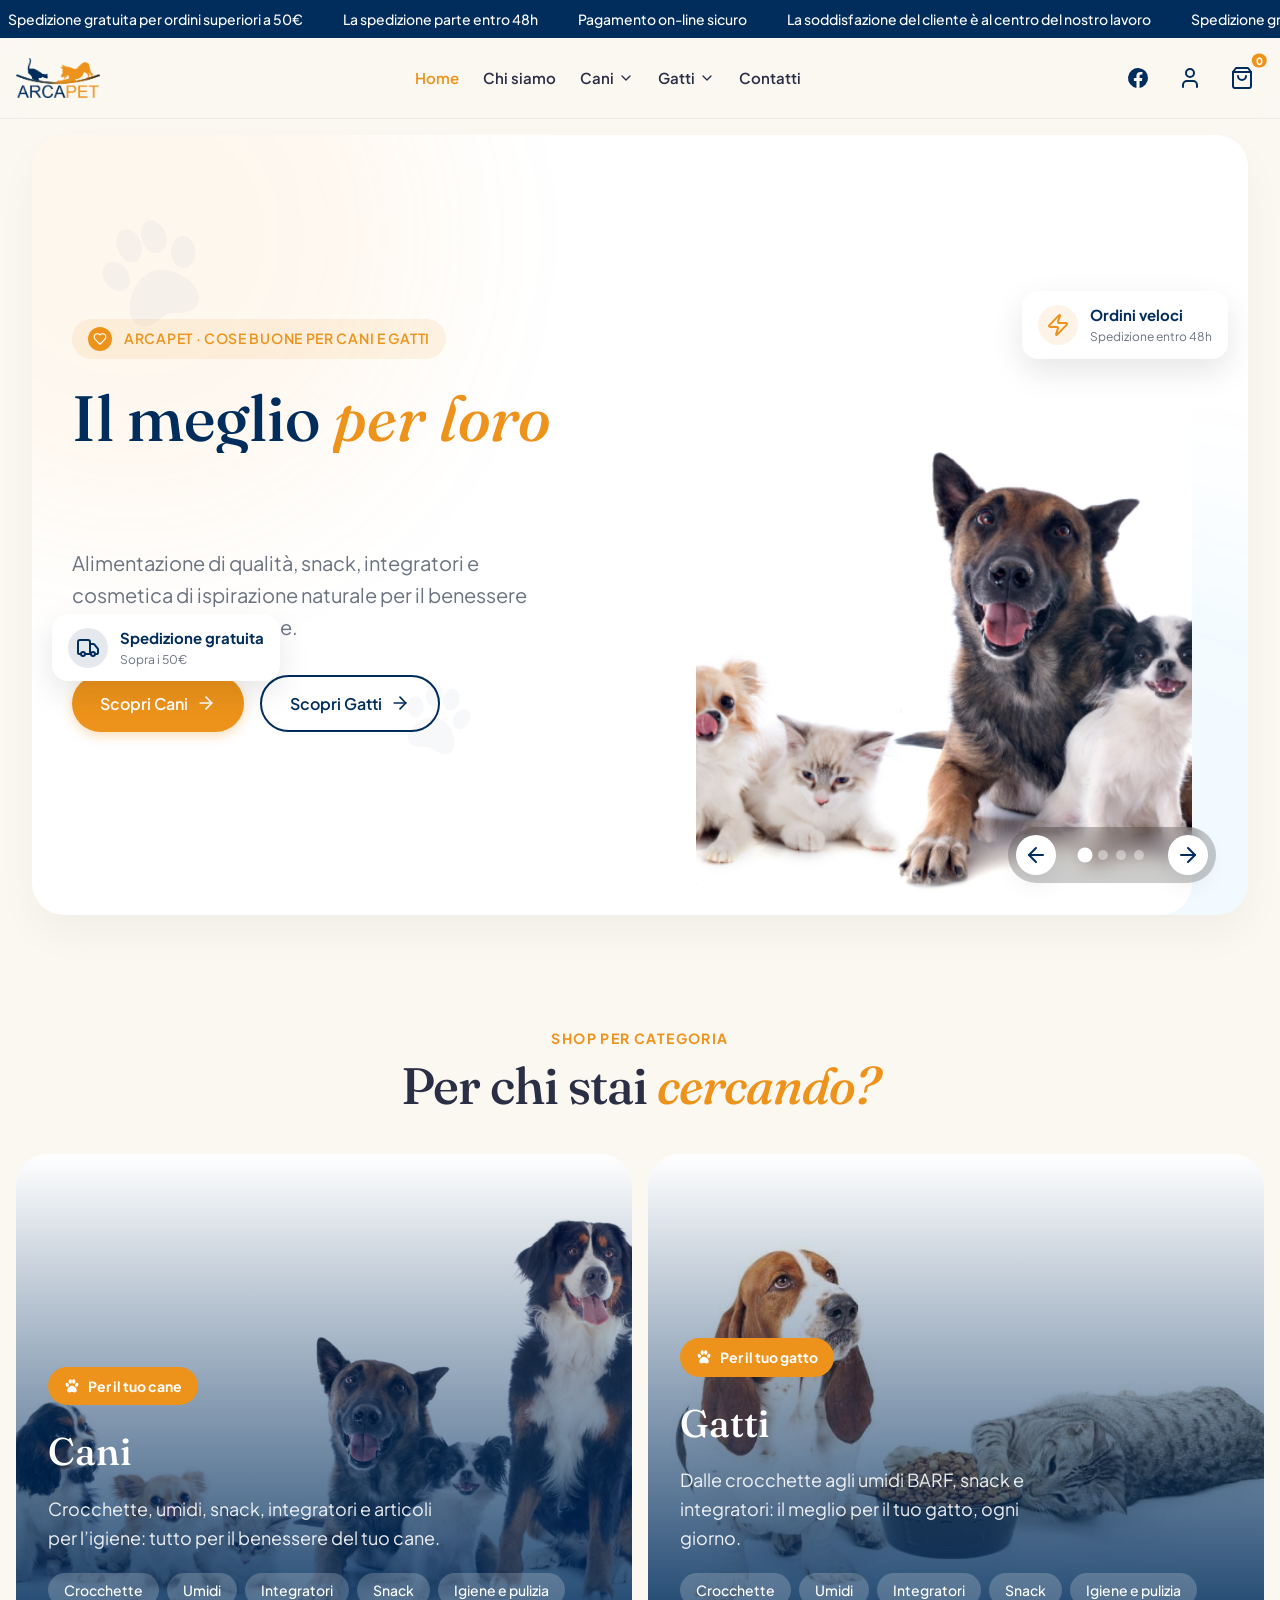
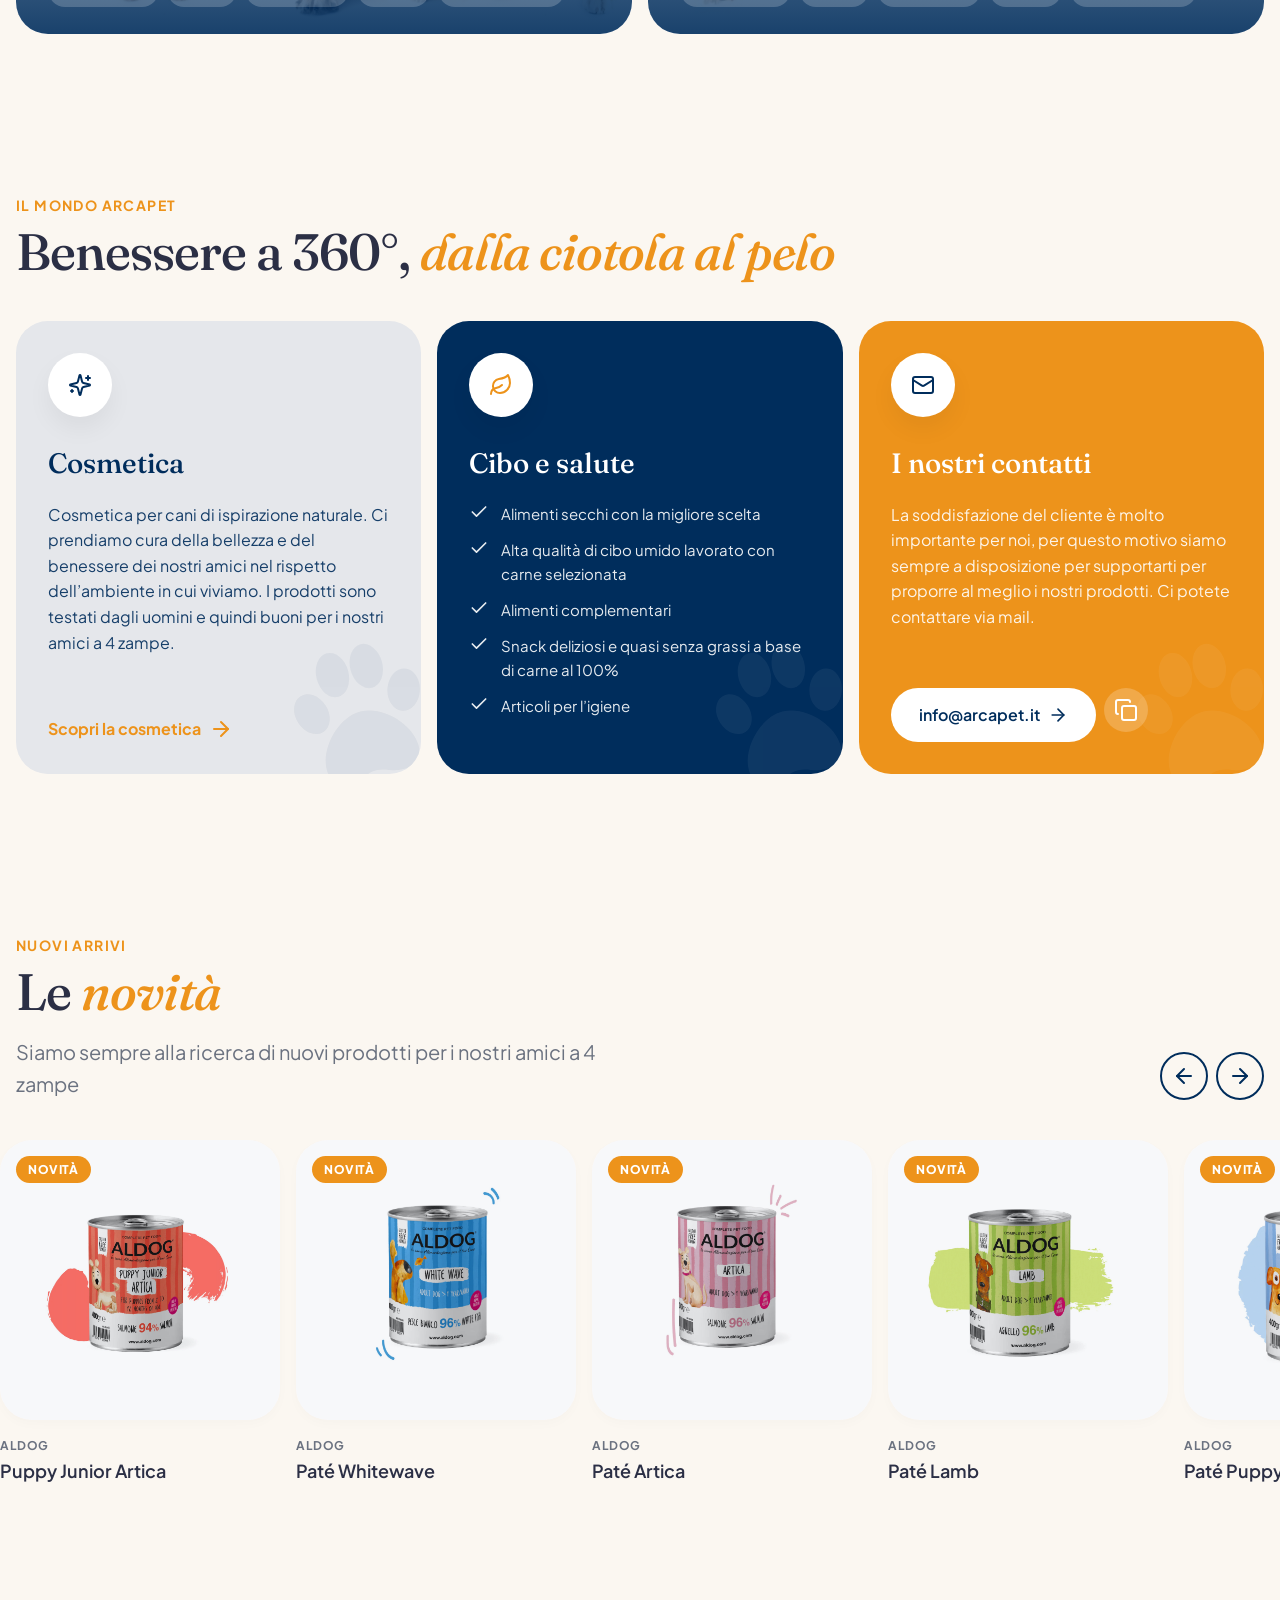
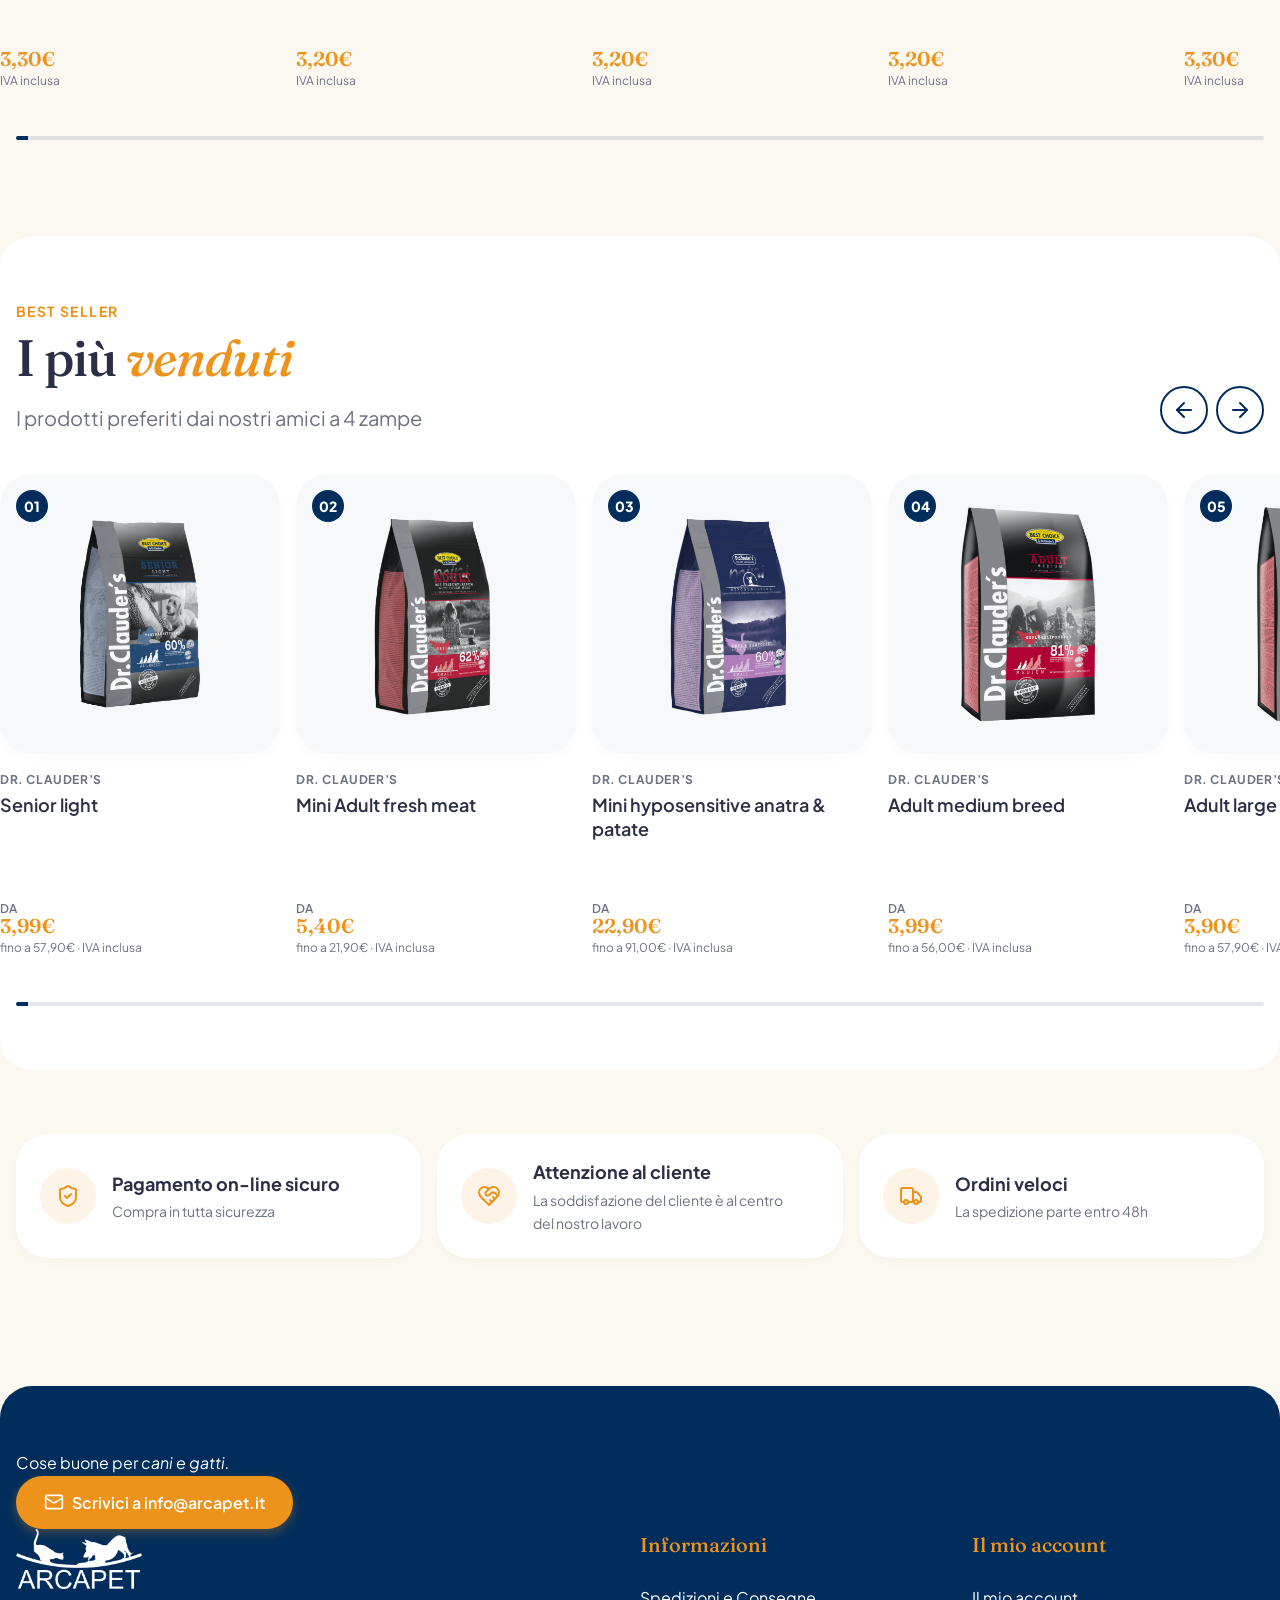
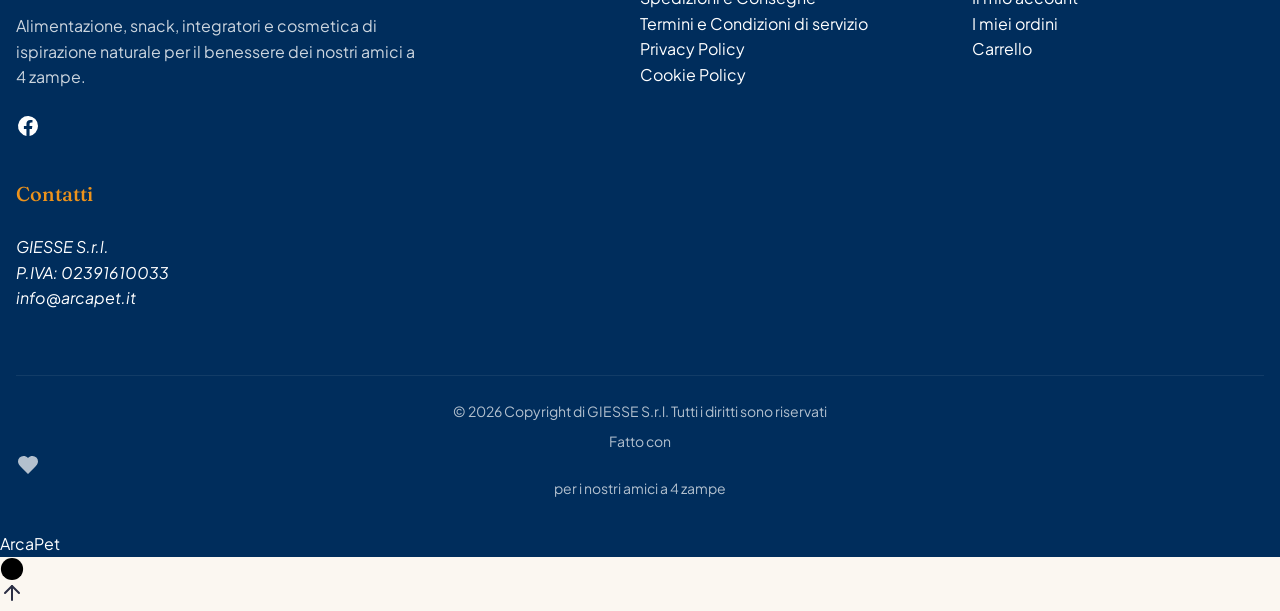
==== commit 9304cdf6: "fix: replace absolute links with anchors for prototype presentation" ====
--- a/index.html
+++ b/index.html
@@ -97,19 +97,19 @@
       <nav class="menu" aria-label="Menu principale">
         <ul class="menu__list">
           <li><a class="menu__link is-active" href="/" aria-current="page">Home</a></li>
-          <li><a class="menu__link" href="https://www.arcapet.it/chi-siamo/">Chi siamo</a></li>
+          <li><a class="menu__link" href="#">Chi siamo</a></li>
           <li class="menu__item">
-            <a class="menu__link" href="https://www.arcapet.it/categoria-prodotto/cani/" aria-haspopup="true">Cani <svg class="ico"><use href="#i-chev"/></svg></a>
+            <a class="menu__link" href="#" aria-haspopup="true">Cani <svg class="ico"><use href="#i-chev"/></svg></a>
             <div class="drop">
               <div class="drop__inner">
                 <ul class="drop__list">
-                  <li><a href="https://www.arcapet.it/categoria-prodotto/cani/crocchette/">Crocchette <svg class="ico"><use href="#i-arrow"/></svg></a></li>
-                  <li><a href="https://www.arcapet.it/categoria-prodotto/cani/umidi/">Umidi <svg class="ico"><use href="#i-arrow"/></svg></a></li>
-                  <li><a href="https://www.arcapet.it/categoria-prodotto/cani/integratori/">Integratori <svg class="ico"><use href="#i-arrow"/></svg></a></li>
-                  <li><a href="https://www.arcapet.it/categoria-prodotto/cani/snack/">Snack <svg class="ico"><use href="#i-arrow"/></svg></a></li>
-                  <li><a href="https://www.arcapet.it/categoria-prodotto/cani/igiene-pulizia-cani/">Igiene e pulizia <svg class="ico"><use href="#i-arrow"/></svg></a></li>
+                  <li><a href="#">Crocchette <svg class="ico"><use href="#i-arrow"/></svg></a></li>
+                  <li><a href="#">Umidi <svg class="ico"><use href="#i-arrow"/></svg></a></li>
+                  <li><a href="#">Integratori <svg class="ico"><use href="#i-arrow"/></svg></a></li>
+                  <li><a href="#">Snack <svg class="ico"><use href="#i-arrow"/></svg></a></li>
+                  <li><a href="#">Igiene e pulizia <svg class="ico"><use href="#i-arrow"/></svg></a></li>
                 </ul>
-                <a class="drop__feature drop__feature--dog" href="https://www.arcapet.it/categoria-prodotto/cani/">
+                <a class="drop__feature drop__feature--dog" href="#">
                   <svg class="drop__paw"><use href="#i-paw"/></svg>
                   <span>Tutto per il tuo cane</span>
                   <strong>Scopri il mondo Cani</strong>
@@ -118,17 +118,17 @@
             </div>
           </li>
           <li class="menu__item">
-            <a class="menu__link" href="https://www.arcapet.it/categoria-prodotto/gatti/" aria-haspopup="true">Gatti <svg class="ico"><use href="#i-chev"/></svg></a>
+            <a class="menu__link" href="#" aria-haspopup="true">Gatti <svg class="ico"><use href="#i-chev"/></svg></a>
             <div class="drop">
               <div class="drop__inner">
                 <ul class="drop__list">
-                  <li><a href="https://www.arcapet.it/categoria-prodotto/gatti/crocchette-gatti/">Crocchette <svg class="ico"><use href="#i-arrow"/></svg></a></li>
-                  <li><a href="https://www.arcapet.it/categoria-prodotto/gatti/umidi-gatti/">Umidi <svg class="ico"><use href="#i-arrow"/></svg></a></li>
-                  <li><a href="https://www.arcapet.it/categoria-prodotto/gatti/integratori-it/">Integratori <svg class="ico"><use href="#i-arrow"/></svg></a></li>
-                  <li><a href="https://www.arcapet.it/categoria-prodotto/gatti/snack-gatti/">Snack <svg class="ico"><use href="#i-arrow"/></svg></a></li>
-                  <li><a href="https://www.arcapet.it/categoria-prodotto/gatti/igiene-e-pulizia/">Igiene e pulizia <svg class="ico"><use href="#i-arrow"/></svg></a></li>
+                  <li><a href="#">Crocchette <svg class="ico"><use href="#i-arrow"/></svg></a></li>
+                  <li><a href="#">Umidi <svg class="ico"><use href="#i-arrow"/></svg></a></li>
+                  <li><a href="#">Integratori <svg class="ico"><use href="#i-arrow"/></svg></a></li>
+                  <li><a href="#">Snack <svg class="ico"><use href="#i-arrow"/></svg></a></li>
+                  <li><a href="#">Igiene e pulizia <svg class="ico"><use href="#i-arrow"/></svg></a></li>
                 </ul>
-                <a class="drop__feature drop__feature--cat" href="https://www.arcapet.it/categoria-prodotto/gatti/">
+                <a class="drop__feature drop__feature--cat" href="#">
                   <svg class="drop__paw"><use href="#i-paw"/></svg>
                   <span>Tutto per il tuo gatto</span>
                   <strong>Scopri il mondo Gatti</strong>
@@ -136,14 +136,14 @@
               </div>
             </div>
           </li>
-          <li><a class="menu__link" href="https://www.arcapet.it/contatti/">Contatti</a></li>
+          <li><a class="menu__link" href="#">Contatti</a></li>
         </ul>
       </nav>
 
       <div class="header__actions">
         <a href="https://www.facebook.com/arcapet.it" target="_blank" rel="noopener" class="icon-btn icon-btn--fb" aria-label="ArcaPet su Facebook"><svg class="ico ico--fill"><use href="#i-fb"/></svg></a>
-        <a href="https://www.arcapet.it/my-account/" class="icon-btn" aria-label="Il mio account"><svg class="ico"><use href="#i-user"/></svg></a>
-        <a href="https://www.arcapet.it/carrello/" class="icon-btn icon-btn--cart" aria-label="Carrello">
+        <a href="#" class="icon-btn" aria-label="Il mio account"><svg class="ico"><use href="#i-user"/></svg></a>
+        <a href="#" class="icon-btn icon-btn--cart" aria-label="Carrello">
           <svg class="ico"><use href="#i-bag"/></svg>
           <span class="cart-count" id="cart-count">0</span>
         </a>
@@ -162,31 +162,31 @@
       </div>
       <nav class="drawer__nav" aria-label="Menu mobile">
         <a href="/" style="--i:0" aria-current="page">Home</a>
-        <a href="https://www.arcapet.it/chi-siamo/" style="--i:1">Chi siamo</a>
+        <a href="#" style="--i:1">Chi siamo</a>
         <details style="--i:2">
           <summary>Cani <svg class="ico"><use href="#i-chev"/></svg></summary>
           <ul>
-            <li><a href="https://www.arcapet.it/categoria-prodotto/cani/">Tutti i prodotti</a></li>
-            <li><a href="https://www.arcapet.it/categoria-prodotto/cani/crocchette/">Crocchette</a></li>
-            <li><a href="https://www.arcapet.it/categoria-prodotto/cani/umidi/">Umidi</a></li>
-            <li><a href="https://www.arcapet.it/categoria-prodotto/cani/integratori/">Integratori</a></li>
-            <li><a href="https://www.arcapet.it/categoria-prodotto/cani/snack/">Snack</a></li>
-            <li><a href="https://www.arcapet.it/categoria-prodotto/cani/igiene-pulizia-cani/">Igiene e pulizia</a></li>
+            <li><a href="#">Tutti i prodotti</a></li>
+            <li><a href="#">Crocchette</a></li>
+            <li><a href="#">Umidi</a></li>
+            <li><a href="#">Integratori</a></li>
+            <li><a href="#">Snack</a></li>
+            <li><a href="#">Igiene e pulizia</a></li>
           </ul>
         </details>
         <details style="--i:3">
           <summary>Gatti <svg class="ico"><use href="#i-chev"/></svg></summary>
           <ul>
-            <li><a href="https://www.arcapet.it/categoria-prodotto/gatti/">Tutti i prodotti</a></li>
-            <li><a href="https://www.arcapet.it/categoria-prodotto/gatti/crocchette-gatti/">Crocchette</a></li>
-            <li><a href="https://www.arcapet.it/categoria-prodotto/gatti/umidi-gatti/">Umidi</a></li>
-            <li><a href="https://www.arcapet.it/categoria-prodotto/gatti/integratori-it/">Integratori</a></li>
-            <li><a href="https://www.arcapet.it/categoria-prodotto/gatti/snack-gatti/">Snack</a></li>
-            <li><a href="https://www.arcapet.it/categoria-prodotto/gatti/igiene-e-pulizia/">Igiene e pulizia</a></li>
+            <li><a href="#">Tutti i prodotti</a></li>
+            <li><a href="#">Crocchette</a></li>
+            <li><a href="#">Umidi</a></li>
+            <li><a href="#">Integratori</a></li>
+            <li><a href="#">Snack</a></li>
+            <li><a href="#">Igiene e pulizia</a></li>
           </ul>
         </details>
-        <a href="https://www.arcapet.it/contatti/" style="--i:4">Contatti</a>
-        <a href="https://www.arcapet.it/my-account/" style="--i:5">Il mio account</a>
+        <a href="#" style="--i:4">Contatti</a>
+        <a href="#" style="--i:5">Il mio account</a>
       </nav>
       <div class="drawer__foot">
         <a href="mailto:info@arcapet.it" class="btn btn--primary btn--block"><svg class="ico"><use href="#i-mail"/></svg>info@arcapet.it</a>
@@ -223,8 +223,8 @@
             <p class="hero__lead">Alimentazione di qualità, snack, integratori e cosmetica di ispirazione naturale per il benessere dei tuoi amici a 4 zampe.</p>
 
             <div class="hero__cta">
-              <a href="https://www.arcapet.it/categoria-prodotto/cani/" class="btn btn--primary">Scopri Cani <svg class="ico"><use href="#i-arrow"/></svg></a>
-              <a href="https://www.arcapet.it/categoria-prodotto/gatti/" class="btn btn--ghost">Scopri Gatti <svg class="ico"><use href="#i-arrow"/></svg></a>
+              <a href="#" class="btn btn--primary">Scopri Cani <svg class="ico"><use href="#i-arrow"/></svg></a>
+              <a href="#" class="btn btn--ghost">Scopri Gatti <svg class="ico"><use href="#i-arrow"/></svg></a>
             </div>
           </div>
 
@@ -287,14 +287,14 @@
           <article class="cat cat--dog">
             <div class="cat__content">
               <span class="cat__tag"><svg class="ico ico--fill"><use href="#i-paw"/></svg>Per il tuo cane</span>
-              <h3 class="cat__title"><a href="https://www.arcapet.it/categoria-prodotto/cani/">Cani</a></h3>
+              <h3 class="cat__title"><a href="#">Cani</a></h3>
               <p>Crocchette, umidi, snack, integratori e articoli per l’igiene: tutto per il benessere del tuo cane.</p>
               <ul class="cat__chips">
-                <li><a href="https://www.arcapet.it/categoria-prodotto/cani/crocchette/">Crocchette</a></li>
-                <li><a href="https://www.arcapet.it/categoria-prodotto/cani/umidi/">Umidi</a></li>
-                <li><a href="https://www.arcapet.it/categoria-prodotto/cani/integratori/">Integratori</a></li>
-                <li><a href="https://www.arcapet.it/categoria-prodotto/cani/snack/">Snack</a></li>
-                <li><a href="https://www.arcapet.it/categoria-prodotto/cani/igiene-pulizia-cani/">Igiene e pulizia</a></li>
+                <li><a href="#">Crocchette</a></li>
+                <li><a href="#">Umidi</a></li>
+                <li><a href="#">Integratori</a></li>
+                <li><a href="#">Snack</a></li>
+                <li><a href="#">Igiene e pulizia</a></li>
               </ul>
             </div>
             <span class="cat__go" aria-hidden="true"><svg class="ico"><use href="#i-arrow"/></svg></span>
@@ -304,14 +304,14 @@
           <article class="cat cat--cat">
             <div class="cat__content">
               <span class="cat__tag"><svg class="ico ico--fill"><use href="#i-paw"/></svg>Per il tuo gatto</span>
-              <h3 class="cat__title"><a href="https://www.arcapet.it/categoria-prodotto/gatti/">Gatti</a></h3>
+              <h3 class="cat__title"><a href="#">Gatti</a></h3>
               <p>Dalle crocchette agli umidi BARF, snack e integratori: il meglio per il tuo gatto, ogni giorno.</p>
               <ul class="cat__chips">
-                <li><a href="https://www.arcapet.it/categoria-prodotto/gatti/crocchette-gatti/">Crocchette</a></li>
-                <li><a href="https://www.arcapet.it/categoria-prodotto/gatti/umidi-gatti/">Umidi</a></li>
-                <li><a href="https://www.arcapet.it/categoria-prodotto/gatti/integratori-it/">Integratori</a></li>
-                <li><a href="https://www.arcapet.it/categoria-prodotto/gatti/snack-gatti/">Snack</a></li>
-                <li><a href="https://www.arcapet.it/categoria-prodotto/gatti/igiene-e-pulizia/">Igiene e pulizia</a></li>
+                <li><a href="#">Crocchette</a></li>
+                <li><a href="#">Umidi</a></li>
+                <li><a href="#">Integratori</a></li>
+                <li><a href="#">Snack</a></li>
+                <li><a href="#">Igiene e pulizia</a></li>
               </ul>
             </div>
             <span class="cat__go" aria-hidden="true"><svg class="ico"><use href="#i-arrow"/></svg></span>
@@ -334,7 +334,7 @@
             <span class="svc__icon"><svg class="ico"><use href="#i-sparkles"/></svg></span>
             <h3>Cosmetica</h3>
             <p>Cosmetica per cani di ispirazione naturale. Ci prendiamo cura della bellezza e del benessere dei nostri amici nel rispetto dell’ambiente in cui viviamo. I prodotti sono testati dagli uomini e quindi buoni per i nostri amici a 4 zampe.</p>
-            <a href="https://www.arcapet.it/categoria-prodotto/cani/igiene-pulizia-cani/" class="svc__link">Scopri la cosmetica <svg class="ico"><use href="#i-arrow"/></svg></a>
+            <a href="#" class="svc__link">Scopri la cosmetica <svg class="ico"><use href="#i-arrow"/></svg></a>
             <svg class="svc__paw" aria-hidden="true"><use href="#i-paw"/></svg>
           </article>
 
@@ -384,82 +384,82 @@
       <div class="rail" data-reveal>
         <div class="rail__track" tabindex="0" aria-label="Carosello novità">
           <article class="card">
-            <a href="https://www.arcapet.it/prodotto/aldog-puppy-junior-artica/" class="card__media" tabindex="-1"><span class="badge">Novità</span><img src="assets/img/Screenshot-26.png" alt="ALDOG PUPPY JUNIOR ARTICA" width="899" height="764" loading="lazy"></a>
+            <a href="#" class="card__media" tabindex="-1"><span class="badge">Novità</span><img src="assets/img/Screenshot-26.png" alt="ALDOG PUPPY JUNIOR ARTICA" width="899" height="764" loading="lazy"></a>
             <div class="card__body">
               <p class="card__brand">Aldog</p>
-              <h3 class="card__title"><a href="https://www.arcapet.it/prodotto/aldog-puppy-junior-artica/">Puppy Junior Artica</a></h3>
+              <h3 class="card__title"><a href="#">Puppy Junior Artica</a></h3>
               <div class="card__foot"><p class="price">3,30€<small>IVA inclusa</small></p><span class="card__go" aria-hidden="true"><svg class="ico"><use href="#i-arrow"/></svg></span></div>
             </div>
           </article>
           <article class="card">
-            <a href="https://www.arcapet.it/prodotto/aldog-pate-whitewave/" class="card__media" tabindex="-1"><span class="badge">Novità</span><img src="assets/img/Screenshot-25.png" alt="ALDOG PATE WHITEWAVE" width="864" height="778" loading="lazy"></a>
+            <a href="#" class="card__media" tabindex="-1"><span class="badge">Novità</span><img src="assets/img/Screenshot-25.png" alt="ALDOG PATE WHITEWAVE" width="864" height="778" loading="lazy"></a>
             <div class="card__body">
               <p class="card__brand">Aldog</p>
-              <h3 class="card__title"><a href="https://www.arcapet.it/prodotto/aldog-pate-whitewave/">Paté Whitewave</a></h3>
+              <h3 class="card__title"><a href="#">Paté Whitewave</a></h3>
               <div class="card__foot"><p class="price">3,20€<small>IVA inclusa</small></p><span class="card__go" aria-hidden="true"><svg class="ico"><use href="#i-arrow"/></svg></span></div>
             </div>
           </article>
           <article class="card">
-            <a href="https://www.arcapet.it/prodotto/aldog-pate-artica/" class="card__media" tabindex="-1"><span class="badge">Novità</span><img src="assets/img/Screenshot-24.png" alt="ALDOG PATE ARTICA" width="872" height="785" loading="lazy"></a>
+            <a href="#" class="card__media" tabindex="-1"><span class="badge">Novità</span><img src="assets/img/Screenshot-24.png" alt="ALDOG PATE ARTICA" width="872" height="785" loading="lazy"></a>
             <div class="card__body">
               <p class="card__brand">Aldog</p>
-              <h3 class="card__title"><a href="https://www.arcapet.it/prodotto/aldog-pate-artica/">Paté Artica</a></h3>
+              <h3 class="card__title"><a href="#">Paté Artica</a></h3>
               <div class="card__foot"><p class="price">3,20€<small>IVA inclusa</small></p><span class="card__go" aria-hidden="true"><svg class="ico"><use href="#i-arrow"/></svg></span></div>
             </div>
           </article>
           <article class="card">
-            <a href="https://www.arcapet.it/prodotto/aldog-pate-lamb/" class="card__media" tabindex="-1"><span class="badge">Novità</span><img src="assets/img/Screenshot-23.png" alt="ALDOG PATE LAMB" width="837" height="737" loading="lazy"></a>
+            <a href="#" class="card__media" tabindex="-1"><span class="badge">Novità</span><img src="assets/img/Screenshot-23.png" alt="ALDOG PATE LAMB" width="837" height="737" loading="lazy"></a>
             <div class="card__body">
               <p class="card__brand">Aldog</p>
-              <h3 class="card__title"><a href="https://www.arcapet.it/prodotto/aldog-pate-lamb/">Paté Lamb</a></h3>
+              <h3 class="card__title"><a href="#">Paté Lamb</a></h3>
               <div class="card__foot"><p class="price">3,20€<small>IVA inclusa</small></p><span class="card__go" aria-hidden="true"><svg class="ico"><use href="#i-arrow"/></svg></span></div>
             </div>
           </article>
           <article class="card">
-            <a href="https://www.arcapet.it/prodotto/aldog-pate-puppy-junior-pork/" class="card__media" tabindex="-1"><span class="badge">Novità</span><img src="assets/img/Screenshot-22.png" alt="ALDOG PATE PUPPY JUNIOR PORK" width="794" height="767" loading="lazy"></a>
+            <a href="#" class="card__media" tabindex="-1"><span class="badge">Novità</span><img src="assets/img/Screenshot-22.png" alt="ALDOG PATE PUPPY JUNIOR PORK" width="794" height="767" loading="lazy"></a>
             <div class="card__body">
               <p class="card__brand">Aldog</p>
-              <h3 class="card__title"><a href="https://www.arcapet.it/prodotto/aldog-pate-puppy-junior-pork/">Paté Puppy Junior Pork</a></h3>
+              <h3 class="card__title"><a href="#">Paté Puppy Junior Pork</a></h3>
               <div class="card__foot"><p class="price">3,30€<small>IVA inclusa</small></p><span class="card__go" aria-hidden="true"><svg class="ico"><use href="#i-arrow"/></svg></span></div>
             </div>
           </article>
           <article class="card">
-            <a href="https://www.arcapet.it/prodotto/aldog-pate-beef/" class="card__media" tabindex="-1"><span class="badge">Novità</span><img src="assets/img/Screenshot-21.png" alt="ALDOG PATE BEEF" width="797" height="800" loading="lazy"></a>
+            <a href="#" class="card__media" tabindex="-1"><span class="badge">Novità</span><img src="assets/img/Screenshot-21.png" alt="ALDOG PATE BEEF" width="797" height="800" loading="lazy"></a>
             <div class="card__body">
               <p class="card__brand">Aldog</p>
-              <h3 class="card__title"><a href="https://www.arcapet.it/prodotto/aldog-pate-beef/">Paté Beef</a></h3>
+              <h3 class="card__title"><a href="#">Paté Beef</a></h3>
               <div class="card__foot"><p class="price">3,20€<small>IVA inclusa</small></p><span class="card__go" aria-hidden="true"><svg class="ico"><use href="#i-arrow"/></svg></span></div>
             </div>
           </article>
           <article class="card">
-            <a href="https://www.arcapet.it/prodotto/aldog-pate-pork/" class="card__media" tabindex="-1"><span class="badge">Novità</span><img src="assets/img/Screenshot-20.png" alt="ALDOG PATE PORK" width="832" height="753" loading="lazy"></a>
+            <a href="#" class="card__media" tabindex="-1"><span class="badge">Novità</span><img src="assets/img/Screenshot-20.png" alt="ALDOG PATE PORK" width="832" height="753" loading="lazy"></a>
             <div class="card__body">
               <p class="card__brand">Aldog</p>
-              <h3 class="card__title"><a href="https://www.arcapet.it/prodotto/aldog-pate-pork/">Paté Pork</a></h3>
+              <h3 class="card__title"><a href="#">Paté Pork</a></h3>
               <div class="card__foot"><p class="price">3,20€<small>IVA inclusa</small></p><span class="card__go" aria-hidden="true"><svg class="ico"><use href="#i-arrow"/></svg></span></div>
             </div>
           </article>
           <article class="card">
-            <a href="https://www.arcapet.it/prodotto/barf-menu-completo-trito-di-tacchino-con-mirtilli/" class="card__media" tabindex="-1"><span class="badge">Novità</span><img src="assets/img/pic-22500200-BARF-Putenschmankerl-200g-649x1024.jpg" alt="BARF MENU COMPLETO – Trito di Tacchino con Mirtilli" width="649" height="1024" loading="lazy"></a>
+            <a href="#" class="card__media" tabindex="-1"><span class="badge">Novità</span><img src="assets/img/pic-22500200-BARF-Putenschmankerl-200g-649x1024.jpg" alt="BARF MENU COMPLETO – Trito di Tacchino con Mirtilli" width="649" height="1024" loading="lazy"></a>
             <div class="card__body">
               <p class="card__brand">Dr. Clauder’s · BARF</p>
-              <h3 class="card__title"><a href="https://www.arcapet.it/prodotto/barf-menu-completo-trito-di-tacchino-con-mirtilli/">Menu completo – Trito di Tacchino con Mirtilli</a></h3>
+              <h3 class="card__title"><a href="#">Menu completo – Trito di Tacchino con Mirtilli</a></h3>
               <div class="card__foot"><p class="price">2,70€<small>IVA inclusa</small></p><span class="card__go" aria-hidden="true"><svg class="ico"><use href="#i-arrow"/></svg></span></div>
             </div>
           </article>
           <article class="card">
-            <a href="https://www.arcapet.it/prodotto/barf-menu-completo-trito-di-manzo-con-patate-dolci/" class="card__media" tabindex="-1"><span class="badge">Novità</span><img src="assets/img/pic-22501200-BARF-Rinderschmaus-200g-649x1024.jpg" alt="BARF MENU COMPLETO – Trito di Manzo con patate dolci" width="649" height="1024" loading="lazy"></a>
+            <a href="#" class="card__media" tabindex="-1"><span class="badge">Novità</span><img src="assets/img/pic-22501200-BARF-Rinderschmaus-200g-649x1024.jpg" alt="BARF MENU COMPLETO – Trito di Manzo con patate dolci" width="649" height="1024" loading="lazy"></a>
             <div class="card__body">
               <p class="card__brand">Dr. Clauder’s · BARF</p>
-              <h3 class="card__title"><a href="https://www.arcapet.it/prodotto/barf-menu-completo-trito-di-manzo-con-patate-dolci/">Menu completo – Trito di Manzo con patate dolci</a></h3>
+              <h3 class="card__title"><a href="#">Menu completo – Trito di Manzo con patate dolci</a></h3>
               <div class="card__foot"><p class="price">2,70€<small>IVA inclusa</small></p><span class="card__go" aria-hidden="true"><svg class="ico"><use href="#i-arrow"/></svg></span></div>
             </div>
           </article>
           <article class="card">
-            <a href="https://www.arcapet.it/prodotto/barf-menu-completo-trito-di-cervo-con-patate-dolci/" class="card__media" tabindex="-1"><span class="badge">Novità</span><img src="assets/img/barf-cervo-720.jpg" alt="BARF MENU COMPLETO – Trito di Cervo con patate dolci" width="720" height="720" loading="lazy"></a>
+            <a href="#" class="card__media" tabindex="-1"><span class="badge">Novità</span><img src="assets/img/barf-cervo-720.jpg" alt="BARF MENU COMPLETO – Trito di Cervo con patate dolci" width="720" height="720" loading="lazy"></a>
             <div class="card__body">
               <p class="card__brand">Dr. Clauder’s · BARF</p>
-              <h3 class="card__title"><a href="https://www.arcapet.it/prodotto/barf-menu-completo-trito-di-cervo-con-patate-dolci/">Menu completo – Trito di Cervo con patate dolci</a></h3>
+              <h3 class="card__title"><a href="#">Menu completo – Trito di Cervo con patate dolci</a></h3>
               <div class="card__foot"><p class="price">2,70€<small>IVA inclusa</small></p><span class="card__go" aria-hidden="true"><svg class="ico"><use href="#i-arrow"/></svg></span></div>
             </div>
           </article>
@@ -488,82 +488,82 @@
         <div class="rail" data-reveal>
           <div class="rail__track" tabindex="0" aria-label="Carosello più venduti">
             <article class="card">
-              <a href="https://www.arcapet.it/prodotto/senior/" class="card__media" tabindex="-1"><span class="rank">01</span><img src="assets/img/senior.jpg" alt="Senior light" width="900" height="900" loading="lazy"></a>
-              <div class="card__body">
-                <p class="card__brand">Dr. Clauder’s</p>
-                <h3 class="card__title"><a href="https://www.arcapet.it/prodotto/senior/">Senior light</a></h3>
+              <a href="#" class="card__media" tabindex="-1"><span class="rank">01</span><img src="assets/img/senior.jpg" alt="Senior light" width="900" height="900" loading="lazy"></a>
+              <div class="card__body">
+                <p class="card__brand">Dr. Clauder’s</p>
+                <h3 class="card__title"><a href="#">Senior light</a></h3>
                 <div class="card__foot"><p class="price"><span class="from">da</span>3,99€<small>fino a 57,90€ · IVA inclusa</small></p><span class="card__go" aria-hidden="true"><svg class="ico"><use href="#i-arrow"/></svg></span></div>
               </div>
             </article>
             <article class="card">
-              <a href="https://www.arcapet.it/prodotto/mini-adult-con-carne-fresca/" class="card__media" tabindex="-1"><span class="rank">02</span><img src="assets/img/mini-adult-fresh-meat.jpg" alt="Mini Adult fresh meat" width="900" height="900" loading="lazy"></a>
-              <div class="card__body">
-                <p class="card__brand">Dr. Clauder’s</p>
-                <h3 class="card__title"><a href="https://www.arcapet.it/prodotto/mini-adult-con-carne-fresca/">Mini Adult fresh meat</a></h3>
+              <a href="#" class="card__media" tabindex="-1"><span class="rank">02</span><img src="assets/img/mini-adult-fresh-meat.jpg" alt="Mini Adult fresh meat" width="900" height="900" loading="lazy"></a>
+              <div class="card__body">
+                <p class="card__brand">Dr. Clauder’s</p>
+                <h3 class="card__title"><a href="#">Mini Adult fresh meat</a></h3>
                 <div class="card__foot"><p class="price"><span class="from">da</span>5,40€<small>fino a 21,90€ · IVA inclusa</small></p><span class="card__go" aria-hidden="true"><svg class="ico"><use href="#i-arrow"/></svg></span></div>
               </div>
             </article>
             <article class="card">
-              <a href="https://www.arcapet.it/prodotto/mini-hyposensitive-anatra-patate/" class="card__media" tabindex="-1"><span class="rank">03</span><img src="assets/img/mini-hyposensitive-anatra-patate.jpg" alt="Mini hyposensitive anatra &amp; patate" width="900" height="900" loading="lazy"></a>
-              <div class="card__body">
-                <p class="card__brand">Dr. Clauder’s</p>
-                <h3 class="card__title"><a href="https://www.arcapet.it/prodotto/mini-hyposensitive-anatra-patate/">Mini hyposensitive anatra &amp; patate</a></h3>
+              <a href="#" class="card__media" tabindex="-1"><span class="rank">03</span><img src="assets/img/mini-hyposensitive-anatra-patate.jpg" alt="Mini hyposensitive anatra &amp; patate" width="900" height="900" loading="lazy"></a>
+              <div class="card__body">
+                <p class="card__brand">Dr. Clauder’s</p>
+                <h3 class="card__title"><a href="#">Mini hyposensitive anatra &amp; patate</a></h3>
                 <div class="card__foot"><p class="price"><span class="from">da</span>22,90€<small>fino a 91,00€ · IVA inclusa</small></p><span class="card__go" aria-hidden="true"><svg class="ico"><use href="#i-arrow"/></svg></span></div>
               </div>
             </article>
             <article class="card">
-              <a href="https://www.arcapet.it/prodotto/adult-medium-breed/" class="card__media" tabindex="-1"><span class="rank">04</span><img src="assets/img/adult-medium-breed.jpg" alt="Adult medium breed" width="900" height="900" loading="lazy"></a>
-              <div class="card__body">
-                <p class="card__brand">Dr. Clauder’s</p>
-                <h3 class="card__title"><a href="https://www.arcapet.it/prodotto/adult-medium-breed/">Adult medium breed</a></h3>
+              <a href="#" class="card__media" tabindex="-1"><span class="rank">04</span><img src="assets/img/adult-medium-breed.jpg" alt="Adult medium breed" width="900" height="900" loading="lazy"></a>
+              <div class="card__body">
+                <p class="card__brand">Dr. Clauder’s</p>
+                <h3 class="card__title"><a href="#">Adult medium breed</a></h3>
                 <div class="card__foot"><p class="price"><span class="from">da</span>3,99€<small>fino a 56,00€ · IVA inclusa</small></p><span class="card__go" aria-hidden="true"><svg class="ico"><use href="#i-arrow"/></svg></span></div>
               </div>
             </article>
             <article class="card">
-              <a href="https://www.arcapet.it/prodotto/adult-large-breed/" class="card__media" tabindex="-1"><span class="rank">05</span><img src="assets/img/adult-large-breed.jpg" alt="Adult large breed" width="900" height="900" loading="lazy"></a>
-              <div class="card__body">
-                <p class="card__brand">Dr. Clauder’s</p>
-                <h3 class="card__title"><a href="https://www.arcapet.it/prodotto/adult-large-breed/">Adult large breed</a></h3>
+              <a href="#" class="card__media" tabindex="-1"><span class="rank">05</span><img src="assets/img/adult-large-breed.jpg" alt="Adult large breed" width="900" height="900" loading="lazy"></a>
+              <div class="card__body">
+                <p class="card__brand">Dr. Clauder’s</p>
+                <h3 class="card__title"><a href="#">Adult large breed</a></h3>
                 <div class="card__foot"><p class="price"><span class="from">da</span>3,90€<small>fino a 57,90€ · IVA inclusa</small></p><span class="card__go" aria-hidden="true"><svg class="ico"><use href="#i-arrow"/></svg></span></div>
               </div>
             </article>
             <article class="card">
-              <a href="https://www.arcapet.it/prodotto/mini-junior-salmone-e-riso/" class="card__media" tabindex="-1"><span class="rank">06</span><img src="assets/img/IMG_2013-1.jpg" alt="Mini Junior Salmone e riso" width="750" height="1000" loading="lazy"></a>
-              <div class="card__body">
-                <p class="card__brand">Dr. Clauder’s</p>
-                <h3 class="card__title"><a href="https://www.arcapet.it/prodotto/mini-junior-salmone-e-riso/">Mini Junior Salmone e riso</a></h3>
+              <a href="#" class="card__media" tabindex="-1"><span class="rank">06</span><img src="assets/img/IMG_2013-1.jpg" alt="Mini Junior Salmone e riso" width="750" height="1000" loading="lazy"></a>
+              <div class="card__body">
+                <p class="card__brand">Dr. Clauder’s</p>
+                <h3 class="card__title"><a href="#">Mini Junior Salmone e riso</a></h3>
                 <div class="card__foot"><p class="price"><span class="from">da</span>5,40€<small>fino a 21,70€ · IVA inclusa</small></p><span class="card__go" aria-hidden="true"><svg class="ico"><use href="#i-arrow"/></svg></span></div>
               </div>
             </article>
             <article class="card">
-              <a href="https://www.arcapet.it/prodotto/junior-agnello-riso/" class="card__media" tabindex="-1"><span class="rank">07</span><img src="assets/img/junior-agnello-riso.jpg" alt="Junior agnello &amp; riso" width="900" height="900" loading="lazy"></a>
-              <div class="card__body">
-                <p class="card__brand">Dr. Clauder’s</p>
-                <h3 class="card__title"><a href="https://www.arcapet.it/prodotto/junior-agnello-riso/">Junior agnello &amp; riso</a></h3>
+              <a href="#" class="card__media" tabindex="-1"><span class="rank">07</span><img src="assets/img/junior-agnello-riso.jpg" alt="Junior agnello &amp; riso" width="900" height="900" loading="lazy"></a>
+              <div class="card__body">
+                <p class="card__brand">Dr. Clauder’s</p>
+                <h3 class="card__title"><a href="#">Junior agnello &amp; riso</a></h3>
                 <div class="card__foot"><p class="price"><span class="from">da</span>5,15€<small>fino a 68,00€ · IVA inclusa</small></p><span class="card__go" aria-hidden="true"><svg class="ico"><use href="#i-arrow"/></svg></span></div>
               </div>
             </article>
             <article class="card">
-              <a href="https://www.arcapet.it/prodotto/adult-pesce-riso/" class="card__media" tabindex="-1"><span class="rank">08</span><img src="assets/img/adult-pesce-riso.jpg" alt="Adult pesce &amp; riso" width="900" height="900" loading="lazy"></a>
-              <div class="card__body">
-                <p class="card__brand">Dr. Clauder’s</p>
-                <h3 class="card__title"><a href="https://www.arcapet.it/prodotto/adult-pesce-riso/">Adult pesce &amp; riso</a></h3>
+              <a href="#" class="card__media" tabindex="-1"><span class="rank">08</span><img src="assets/img/adult-pesce-riso.jpg" alt="Adult pesce &amp; riso" width="900" height="900" loading="lazy"></a>
+              <div class="card__body">
+                <p class="card__brand">Dr. Clauder’s</p>
+                <h3 class="card__title"><a href="#">Adult pesce &amp; riso</a></h3>
                 <div class="card__foot"><p class="price"><span class="from">da</span>5,40€<small>fino a 65,00€ · IVA inclusa</small></p><span class="card__go" aria-hidden="true"><svg class="ico"><use href="#i-arrow"/></svg></span></div>
               </div>
             </article>
             <article class="card">
-              <a href="https://www.arcapet.it/prodotto/adult-salmone-riso/" class="card__media" tabindex="-1"><span class="rank">09</span><img src="assets/img/adult-salmone-riso.jpg" alt="Adult salmone &amp; riso" width="900" height="900" loading="lazy"></a>
-              <div class="card__body">
-                <p class="card__brand">Dr. Clauder’s</p>
-                <h3 class="card__title"><a href="https://www.arcapet.it/prodotto/adult-salmone-riso/">Adult salmone &amp; riso</a></h3>
+              <a href="#" class="card__media" tabindex="-1"><span class="rank">09</span><img src="assets/img/adult-salmone-riso.jpg" alt="Adult salmone &amp; riso" width="900" height="900" loading="lazy"></a>
+              <div class="card__body">
+                <p class="card__brand">Dr. Clauder’s</p>
+                <h3 class="card__title"><a href="#">Adult salmone &amp; riso</a></h3>
                 <div class="card__foot"><p class="price"><span class="from">da</span>4,90€<small>fino a 65,00€ · IVA inclusa</small></p><span class="card__go" aria-hidden="true"><svg class="ico"><use href="#i-arrow"/></svg></span></div>
               </div>
             </article>
             <article class="card">
-              <a href="https://www.arcapet.it/prodotto/adult-agnello-e-riso/" class="card__media" tabindex="-1"><span class="rank">10</span><img src="assets/img/adult-agnello-riso.jpg" alt="Adult agnello e riso" width="900" height="900" loading="lazy"></a>
-              <div class="card__body">
-                <p class="card__brand">Dr. Clauder’s</p>
-                <h3 class="card__title"><a href="https://www.arcapet.it/prodotto/adult-agnello-e-riso/">Adult agnello e riso</a></h3>
+              <a href="#" class="card__media" tabindex="-1"><span class="rank">10</span><img src="assets/img/adult-agnello-riso.jpg" alt="Adult agnello e riso" width="900" height="900" loading="lazy"></a>
+              <div class="card__body">
+                <p class="card__brand">Dr. Clauder’s</p>
+                <h3 class="card__title"><a href="#">Adult agnello e riso</a></h3>
                 <div class="card__foot"><p class="price"><span class="from">da</span>5,30€<small>fino a 68,90€ · IVA inclusa</small></p><span class="card__go" aria-hidden="true"><svg class="ico"><use href="#i-arrow"/></svg></span></div>
               </div>
             </article>
@@ -576,17 +576,17 @@
     <!-- ============ PERCHÉ SCEGLIERCI ============ -->
     <section class="section section--tight perks" aria-label="Perché sceglierci">
       <div class="container perks__grid" data-stagger>
-        <a href="https://www.arcapet.it/termini-e-condizioni-di-servizio/" class="perk">
+        <a href="#" class="perk">
           <span class="perk__icon"><svg class="ico"><use href="#i-shield"/></svg></span>
           <span class="perk__text"><h3>Pagamento on-line sicuro</h3><p>Compra in tutta sicurezza</p></span>
           <svg class="ico perk__arrow"><use href="#i-arrow"/></svg>
         </a>
-        <a href="https://www.arcapet.it/contatti/" class="perk">
+        <a href="#" class="perk">
           <span class="perk__icon"><svg class="ico"><use href="#i-care"/></svg></span>
           <span class="perk__text"><h3>Attenzione al cliente</h3><p>La soddisfazione del cliente è al centro del nostro lavoro</p></span>
           <svg class="ico perk__arrow"><use href="#i-arrow"/></svg>
         </a>
-        <a href="https://www.arcapet.it/spedizioni-e-consegne/" class="perk">
+        <a href="#" class="perk">
           <span class="perk__icon"><svg class="ico"><use href="#i-truck"/></svg></span>
           <span class="perk__text"><h3>Ordini veloci</h3><p>La spedizione parte entro 48h</p></span>
           <svg class="ico perk__arrow"><use href="#i-arrow"/></svg>
@@ -612,8 +612,8 @@
         <div>
           <h2 class="footer__title">Informazioni</h2>
           <ul>
-            <li><a href="https://www.arcapet.it/spedizioni-e-consegne/">Spedizioni e Consegne</a></li>
-            <li><a href="https://www.arcapet.it/termini-e-condizioni-di-servizio/">Termini e Condizioni di servizio</a></li>
+            <li><a href="#">Spedizioni e Consegne</a></li>
+            <li><a href="#">Termini e Condizioni di servizio</a></li>
             <li><a href="https://www.iubenda.com/privacy-policy/77545257" target="_blank" rel="noopener">Privacy Policy</a></li>
             <li><a href="https://www.iubenda.com/privacy-policy/77545257" target="_blank" rel="noopener">Cookie Policy</a></li>
           </ul>
@@ -621,9 +621,9 @@
         <div>
           <h2 class="footer__title">Il mio account</h2>
           <ul>
-            <li><a href="https://www.arcapet.it/my-account/">Il mio account</a></li>
-            <li><a href="https://www.arcapet.it/my-account/orders/">I miei ordini</a></li>
-            <li><a href="https://www.arcapet.it/carrello/">Carrello</a></li>
+            <li><a href="#">Il mio account</a></li>
+            <li><a href="#">I miei ordini</a></li>
+            <li><a href="#">Carrello</a></li>
           </ul>
         </div>
         <div>
@@ -649,6 +649,27 @@
     <svg class="ico"><use href="#i-arrow-up"/></svg>
   </button>
 
+  <!-- ============ MOBILE BOTTOM TAB BAR ============ -->
+  <nav class="mobile-tab-bar" aria-label="Navigazione mobile">
+    <a href="/" class="tab-item is-active" aria-current="page">
+      <svg class="ico"><use href="#i-paw"/></svg>
+      <span>Home</span>
+    </a>
+    <button class="tab-item" aria-controls="drawer" aria-expanded="false" onclick="document.getElementById('burger').click()">
+      <svg class="ico" style="transform: rotate(90deg);"><use href="#i-chev"/></svg>
+      <span>Menu</span>
+    </button>
+    <a href="#" class="tab-item tab-item--cart">
+      <svg class="ico"><use href="#i-bag"/></svg>
+      <span>Carrello</span>
+      <span class="cart-count">0</span>
+    </a>
+    <a href="#" class="tab-item">
+      <svg class="ico"><use href="#i-user"/></svg>
+      <span>Account</span>
+    </a>
+  </nav>
+
   <div class="toast" id="toast" role="status" aria-live="polite"></div>
 
   <script src="assets/js/main.js" defer></script>
--- a/assets/css/style.css
+++ b/assets/css/style.css
@@ -214,26 +214,26 @@
    Hero
    ========================================================================== */
 .hero { padding: var(--space-4); }
-.hero__card { background: var(--c-navy); border-radius: var(--radius-lg); overflow: hidden; position: relative; display: flex; flex-direction: column; min-height: calc(100vh - 120px); }
+.hero__card { background: #fff; border-radius: var(--radius-lg); overflow: hidden; box-shadow: 0 20px 40px rgba(0,0,0,0.04); position: relative; display: flex; flex-direction: column; min-height: calc(100vh - 120px); }
 @media (min-width: 992px) {
   .hero__card { flex-direction: row; align-items: stretch; }
 }
 
 .hero__glow { position: absolute; width: 600px; height: 600px; border-radius: 50%; filter: blur(80px); opacity: 0.5; pointer-events: none; }
-.hero__glow--a { top: -200px; left: -200px; background: rgba(237, 147, 27, 0.3); }
-.hero__glow--b { bottom: -200px; right: -200px; background: rgba(0, 168, 255, 0.2); }
-
-.hero__paw { position: absolute; fill: rgba(255,255,255,0.03); pointer-events: none; }
+.hero__glow--a { top: -200px; left: -200px; background: rgba(237, 147, 27, 0.15); }
+.hero__glow--b { bottom: -200px; right: -200px; background: rgba(0, 168, 255, 0.1); }
+
+.hero__paw { position: absolute; fill: rgba(0,45,92,0.03); pointer-events: none; }
 .hero__paw--1 { top: 10%; left: 5%; width: 120px; height: 120px; transform: rotate(-20deg); }
 .hero__paw--2 { bottom: 20%; left: 30%; width: 80px; height: 80px; transform: rotate(15deg); }
 .hero__paw--3 { top: 40%; right: 10%; width: 160px; height: 160px; transform: rotate(45deg); }
 
-.hero__content { position: relative; z-index: 10; padding: var(--space-8) var(--space-6); display: flex; flex-direction: column; justify-content: center; color: #fff; flex: 1; }
+.hero__content { position: relative; z-index: 10; padding: var(--space-8) var(--space-6); display: flex; flex-direction: column; justify-content: center; color: var(--c-navy); flex: 1; }
 @media (min-width: 992px) {
   .hero__content { padding: var(--space-16) var(--space-10); width: 50%; flex: none; }
 }
 
-.eyebrow { display: inline-flex; align-items: center; gap: var(--space-3); padding: var(--space-2) var(--space-4); background: rgba(255,255,255,0.1); border-radius: 99px; font-size: 0.875rem; font-weight: 600; text-transform: uppercase; letter-spacing: 0.05em; margin-bottom: var(--space-6); width: max-content; }
+.eyebrow { display: inline-flex; align-items: center; gap: var(--space-3); padding: var(--space-2) var(--space-4); background: rgba(237, 147, 27, 0.1); color: var(--c-orange); border-radius: 99px; font-size: 0.875rem; font-weight: 600; text-transform: uppercase; letter-spacing: 0.05em; margin-bottom: var(--space-6); width: max-content; }
 .eyebrow__dot { display: flex; align-items: center; justify-content: center; width: 24px; height: 24px; background: var(--c-orange); border-radius: 50%; color: #fff; }
 .eyebrow__dot .ico { width: 14px; height: 14px; }
 
@@ -249,7 +249,7 @@
 .w span { display: inline-block; transform: translateY(100%); transition: transform 0.6s var(--ease); transition-delay: calc(var(--i) * 0.1s); }
 .hero__title.is-active .w span { transform: translateY(0); }
 
-.hero__lead { font-size: clamp(1.125rem, 2vw, 1.25rem); color: rgba(255,255,255,0.8); max-width: 480px; margin-bottom: var(--space-8); }
+.hero__lead { font-size: clamp(1.125rem, 2vw, 1.25rem); color: var(--c-text-light); max-width: 480px; margin-bottom: var(--space-8); }
 
 .hero__cta { display: flex; flex-wrap: wrap; gap: var(--space-4); }
 
@@ -258,7 +258,7 @@
   .hero__stage { height: 100%; border-radius: var(--radius-lg); overflow: hidden; margin: var(--space-4); width: calc(50% - var(--space-8)); position: absolute; right: 0; top: 0; bottom: 0; }
 }
 
-.hero__arc { position: absolute; top: -1px; left: 0; width: 100%; height: 60px; fill: url(#arcGrad); z-index: 2; transform: scaleY(-1); }
+.hero__arc { position: absolute; top: -1px; left: 0; width: 100%; height: 60px; fill: #fff; z-index: 2; transform: scaleY(-1); }
 @media (min-width: 992px) {
   .hero__arc { display: none; }
 }
@@ -278,8 +278,8 @@
 @media (min-width: 1200px) {
   .hero__chip { display: flex; }
 }
-.hero__chip--1 { top: 20%; right: -20px; animation-delay: 0s; }
-.hero__chip--2 { bottom: 30%; left: -30px; animation-delay: 3s; }
+.hero__chip--1 { top: 20%; right: 20px; animation-delay: 0s; z-index: 30; }
+.hero__chip--2 { bottom: 30%; left: 20px; animation-delay: 3s; z-index: 30; }
 .hero__chip-ico { display: flex; align-items: center; justify-content: center; width: 40px; height: 40px; border-radius: 50%; background: rgba(237, 147, 27, 0.1); color: var(--c-orange); }
 .hero__chip-ico--navy { background: rgba(0, 45, 92, 0.1); color: var(--c-navy); }
 .hero__chip span { display: flex; flex-direction: column; }
@@ -288,7 +288,7 @@
 
 @keyframes float { 0%, 100% { transform: translateY(0); } 50% { transform: translateY(-10px); } }
 
-.hero__controls { position: absolute; bottom: var(--space-8); right: 50%; transform: translateX(50%); z-index: 20; display: flex; align-items: center; gap: var(--space-4); background: rgba(0, 45, 92, 0.4); backdrop-filter: blur(8px); padding: var(--space-2); border-radius: 99px; }
+.hero__controls { position: absolute; bottom: var(--space-8); right: 50%; transform: translateX(50%); z-index: 20; display: flex; align-items: center; gap: var(--space-4); background: rgba(0, 0, 0, 0.2); backdrop-filter: blur(8px); padding: var(--space-2); border-radius: 99px; }
 @media (min-width: 992px) {
   .hero__controls { right: var(--space-8); transform: none; }
 }
@@ -444,7 +444,7 @@
    Footer
    ========================================================================== */
 .footer { background: var(--c-navy); color: #fff; border-radius: var(--radius-lg) var(--radius-lg) 0 0; padding-top: var(--space-16); margin-top: var(--space-16); position: relative; overflow: hidden; }
-.footer__paw { position: absolute; top: -50px; right: -50px; width: 300px; height: 300px; fill: rgba(255,255,255,0.03); transform: rotate(-30deg); pointer-events: none; }
+.footer__paw { position: absolute; top: -50px; right: -50px; width: 300px; height: 300px; fill: rgba(0,45,92,0.03); transform: rotate(-30deg); pointer-events: none; }
 
 .footer__grid { display: grid; gap: var(--space-10); margin-bottom: var(--space-16); }
 @media (min-width: 768px) {
@@ -482,3 +482,80 @@
 .js [data-stagger].is-in > *:nth-child(2) { transition-delay: 0.2s; }
 .js [data-stagger].is-in > *:nth-child(3) { transition-delay: 0.3s; }
 .js [data-stagger].is-in > *:nth-child(4) { transition-delay: 0.4s; }
+
+/* ==========================================================================
+   Mobile Bottom Tab Bar (App-like UX)
+   ========================================================================== */
+.mobile-tab-bar {
+  position: fixed;
+  bottom: 0;
+  left: 0;
+  width: 100%;
+  background: rgba(255, 255, 255, 0.9);
+  backdrop-filter: blur(12px);
+  -webkit-backdrop-filter: blur(12px);
+  border-top: 1px solid rgba(0, 0, 0, 0.05);
+  display: flex;
+  align-items: center;
+  justify-content: space-around;
+  padding: 8px 16px;
+  padding-bottom: calc(8px + env(safe-area-inset-bottom));
+  z-index: 100;
+  box-shadow: 0 -4px 24px rgba(0, 0, 0, 0.04);
+}
+@media (min-width: 992px) {
+  .mobile-tab-bar {
+    display: none;
+  }
+}
+.tab-item {
+  display: flex;
+  flex-direction: column;
+  align-items: center;
+  gap: 4px;
+  color: var(--c-text-light);
+  font-size: 0.6875rem;
+  font-weight: 600;
+  position: relative;
+  transition: color 0.3s var(--ease);
+}
+.tab-item .ico {
+  width: 24px;
+  height: 24px;
+  transition: transform 0.3s var(--ease);
+}
+.tab-item.is-active,
+.tab-item:hover {
+  color: var(--c-orange);
+}
+.tab-item.is-active .ico,
+.tab-item:hover .ico {
+  transform: translateY(-2px);
+}
+.tab-item--cart .cart-count {
+  position: absolute;
+  top: -4px;
+  right: -8px;
+  background: var(--c-orange);
+  color: #fff;
+  font-size: 0.625rem;
+  font-weight: 800;
+  min-width: 18px;
+  height: 18px;
+  display: flex;
+  align-items: center;
+  justify-content: center;
+  border-radius: 9px;
+  padding: 0 4px;
+  border: 2px solid #fff;
+}
+
+@media (max-width: 991px) {
+  body {
+    padding-bottom: calc(60px + env(safe-area-inset-bottom));
+  }
+  .header__actions .icon-btn--cart,
+  .header__actions .burger {
+    display: none;
+  }
+}
